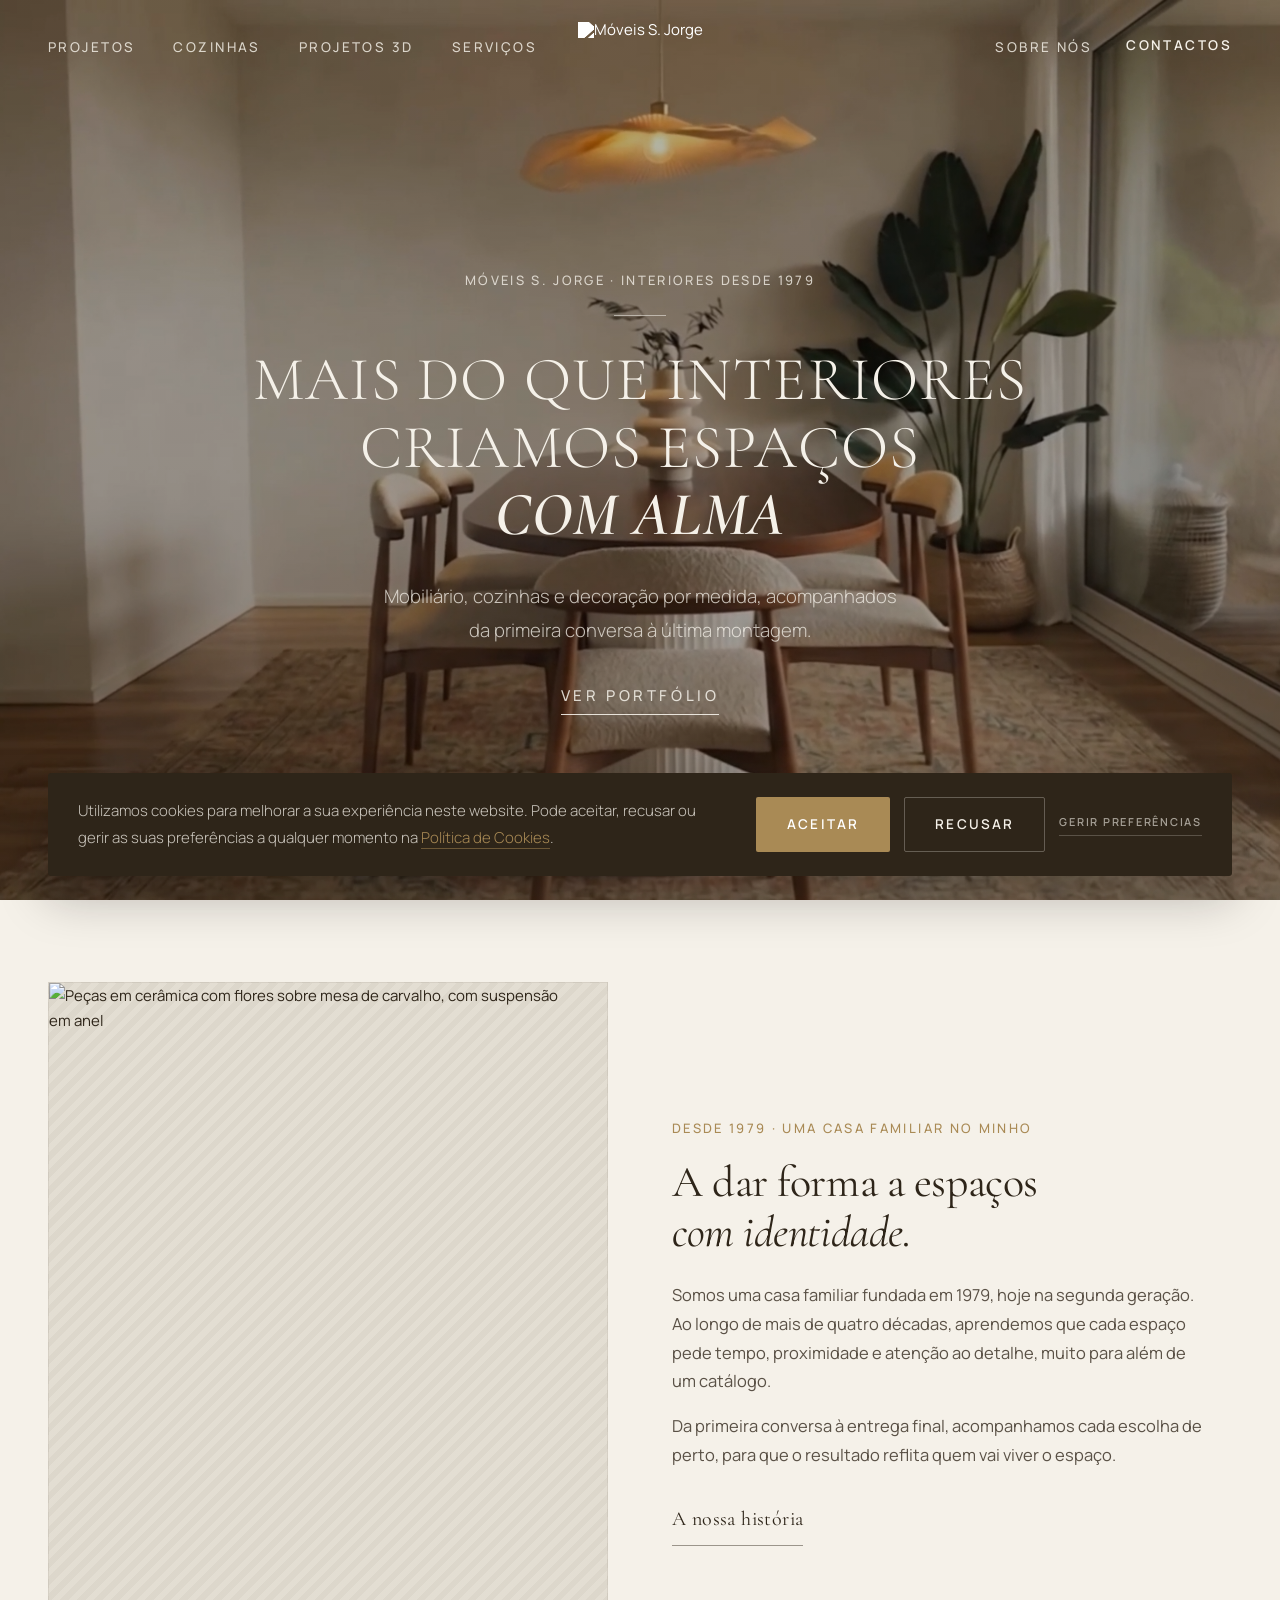
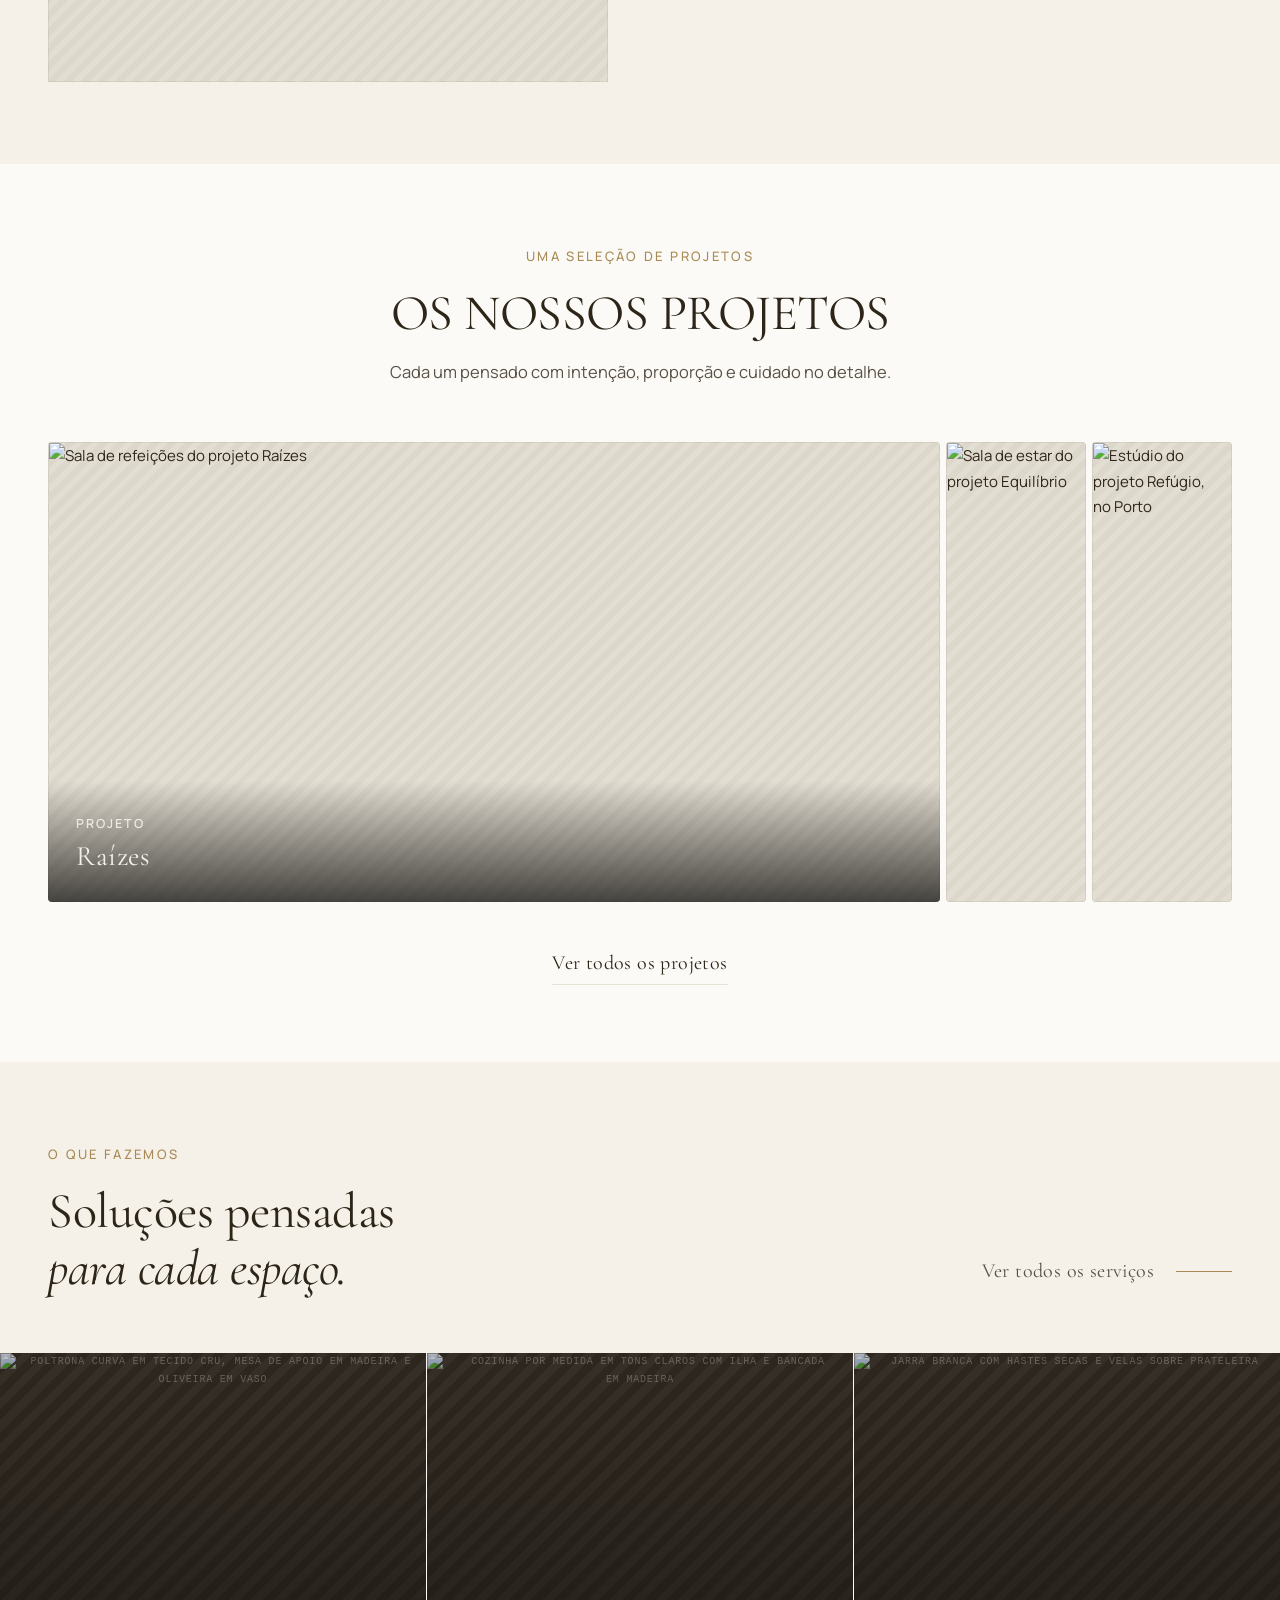
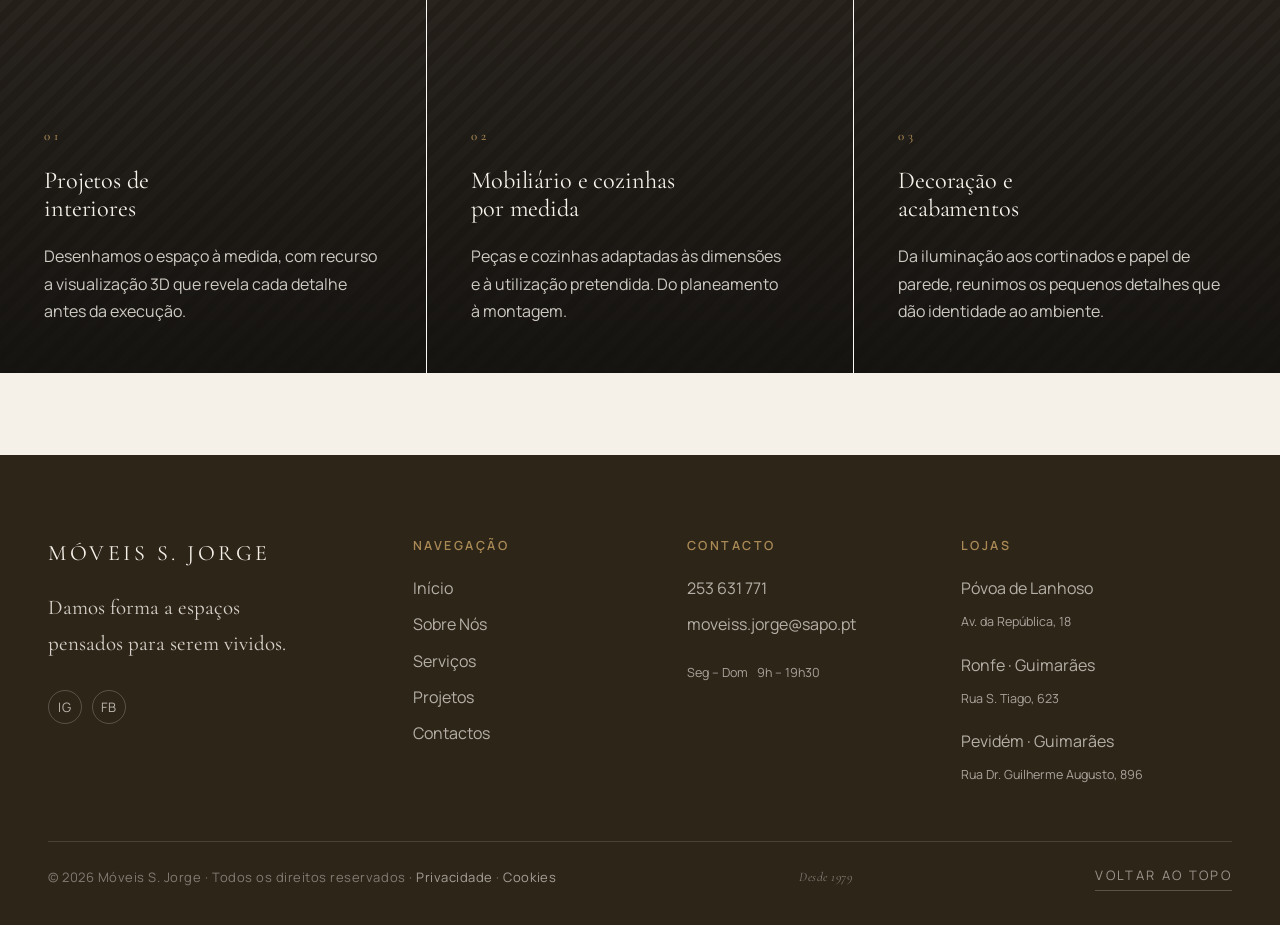
==== index.html @ 5cee1e15 "Add files via upload" ====
<!DOCTYPE html>
<html lang="pt-PT">
<head>
<meta charset="UTF-8">
<meta name="viewport" content="width=device-width, initial-scale=1.0">
<title>Móveis S. Jorge | Mobiliário, Cozinhas e Decoração por Medida</title>
<meta name="description" content="Mobiliário, cozinhas, decoração e soluções personalizadas, acompanhadas desde a primeira ideia até ao último detalhe. Móveis S. Jorge, desde 1979.">
<link rel="canonical" href="https://www.moveissjorge.pt/">
<meta property="og:title" content="Móveis S. Jorge | Mobiliário, Cozinhas e Decoração por Medida">
<meta property="og:description" content="Mobiliário, cozinhas, decoração e soluções personalizadas, acompanhadas desde a primeira ideia até ao último detalhe. Móveis S. Jorge, desde 1979.">
<meta property="og:type" content="website">
<link href="https://fonts.googleapis.com/css2?family=Cormorant+Garamond:ital,wght@0,300;0,400;0,500;0,600;1,300;1,400;1,500;1,600&family=Manrope:wght@300;400;500;600;700;800&display=swap" rel="stylesheet">
<link rel="stylesheet" href="css/style.css">
<link rel="stylesheet" href="css/mobile.css">
</head>
<body>

<nav class="nav hero-top" id="main-nav" data-hero-transparent role="navigation" aria-label="Navegação principal">
  <div class="nav-links">
    <a class="nav-link" href="projetos.html">Projetos</a>
    <a class="nav-link" href="projetos.html#cozinhas">Cozinhas</a>
    <a class="nav-link" href="projetos.html#propostas-3d">Projetos 3D</a>
    <a class="nav-link" href="servicos.html">Serviços</a>
  </div>
  <a class="nav-logo" href="index.html">
    <img src="assets/img/logo-sjorge.png" alt="Móveis S. Jorge" class="logo-img">
  </a>
  <div class="nav-right">
    <a class="nav-right-link" href="sobre-nos.html">Sobre Nós</a>
    <a class="nav-cta" href="sobre-nos.html#lojas">Contactos</a>
    <button class="nav-toggle" id="nav-toggle" aria-expanded="false" aria-controls="nav-panel" aria-label="Abrir menu">
      <span></span><span></span><span></span>
    </button>
  </div>
</nav>

<div class="nav-panel" id="nav-panel" role="dialog" aria-modal="true" aria-label="Menu de navegação">
  <div class="nav-panel-links">
    <a class="nav-panel-link" href="index.html">Início</a>
    <a class="nav-panel-link" href="sobre-nos.html">Sobre Nós</a>
    <a class="nav-panel-link" href="servicos.html">Serviços</a>
    <a class="nav-panel-link" href="projetos.html">Projetos</a>
    <a class="nav-panel-link" href="projetos.html#cozinhas">Cozinhas</a>
    <a class="nav-panel-link" href="projetos.html#propostas-3d">Projetos 3D</a>
    <a class="nav-panel-link" href="sobre-nos.html#lojas">Contactos</a>
  </div>
  <a class="btn btn-gold nav-panel-cta" href="sobre-nos.html#lojas">Pedir Orçamento</a>
</div>

<!-- HERO -->
<section class="hero" id="hero" data-cover="2" aria-labelledby="home-h1" style="min-height:100vh">
  <div class="hero-video-wrap" aria-hidden="true">
    <img src="assets/video/hero-capa.png" alt="" fetchpriority="high">
  </div>
  <div class="hero-ovl" aria-hidden="true"></div>
  <div class="hero-c">
    <div class="cv-panel">
      <p class="cv-ey">Móveis S. Jorge · Interiores desde 1979</p>
      <div class="cv-rule" aria-hidden="true"></div>
      <h1 class="hero-headline" id="home-h1"><span>Mais do que interiores</span><span>criamos espaços</span><em>com alma</em></h1>
      <div class="cv-aside">
        <p class="hero-lede">Mobiliário, cozinhas e decoração por medida, acompanhados da primeira conversa à última montagem.</p>
        <div class="hero-cta-bar">
          <a class="hero-quiet" href="projetos.html">Ver portfólio</a>
        </div>
      </div>
    </div>
  </div>
</section>

<!-- INTRODUÇÃO À MARCA -->
<section class="section section--ivory" aria-labelledby="intro-h2">
  <div class="container">
    <div class="grid-2 fade-up" style="align-items:center">
      <div class="media" style="aspect-ratio:4/5">
        <img src="assets/index/intro-detalhe-v2.png" alt="Peças em cerâmica com flores sobre mesa de carvalho, com suspensão em anel" loading="lazy" style="position:absolute;inset:0;width:100%;height:100%;object-fit:cover;display:block">
      </div>
      <div>
        <div class="eyebrow">Desde 1979 · Uma casa familiar no Minho</div>
        <h2 class="h-xl" id="intro-h2" style="font-size:clamp(30px,4vw,44px);margin-bottom:24px">A dar forma a espaços<br><em>com identidade.</em></h2>
        <p class="body-p" style="margin-bottom:16px">Somos uma casa familiar fundada em 1979, hoje na segunda geração. Ao longo de mais de quatro décadas, aprendemos que cada espaço pede tempo, proximidade e atenção ao detalhe, muito para além de um catálogo.</p>
        <p class="body-p" style="margin-bottom:32px">Da primeira conversa à entrega final, acompanhamos cada escolha de perto, para que o resultado reflita quem vai viver o espaço.</p>
        <a href="sobre-nos.html" class="ixc-btn">A nossa história</a>
      </div>
    </div>
  </div>
</section>

<!-- PROJETOS EXPAND -->
<section id="projetos-preview" class="exp-section">
  <div class="exp-header fade-up">
    <p class="exp-eyebrow">Uma seleção de projetos</p>
    <h2 class="exp-title">Os Nossos Projetos</h2>
    <p class="exp-sub">Cada um pensado com intenção, proporção e cuidado no detalhe.</p>
  </div>

  <div class="exp-track" id="exp-track" data-scroller="exp">
    <div class="exp-card exp-card--active" data-name="Raízes" data-href="projetos.html#raizes">
      <div class="media" style="width:100%;height:100%"><img src="assets/projetos/rz-2.jpg" alt="Sala de refeições do projeto Raízes" loading="lazy" style="position:absolute;inset:0;width:100%;height:100%;object-fit:cover;display:block"></div>
      <div class="exp-overlay"><span class="exp-label">Projeto</span><span class="exp-name">Raízes</span></div>
    </div>
    <div class="exp-card" data-name="Equilíbrio" data-href="projetos.html#equilibrio">
      <div class="media" style="width:100%;height:100%"><img src="assets/projetos/equilibrio-1.jpg" alt="Sala de estar do projeto Equilíbrio" loading="lazy" style="position:absolute;inset:0;width:100%;height:100%;object-fit:cover;display:block"></div>
      <div class="exp-overlay"><span class="exp-label">Projeto</span><span class="exp-name">Equilíbrio</span></div>
    </div>
    <div class="exp-card" data-name="Refúgio" data-href="projetos.html#refugio">
      <div class="media" style="width:100%;height:100%"><img src="assets/projetos/refugio-1.jpg" alt="Estúdio do projeto Refúgio, no Porto" loading="lazy" style="position:absolute;inset:0;width:100%;height:100%;object-fit:cover;display:block"></div>
      <div class="exp-overlay"><span class="exp-label">Projeto</span><span class="exp-name">Refúgio</span></div>
    </div>
  </div>
  <div class="kz7-ctrl m-ctrl" data-scroller-ctrl="exp" style="padding:0 var(--pad);margin-top:22px">
    <span class="kz7-prog" aria-hidden="true"><i></i></span>
    <div class="kz7-btns"><button class="kz7-arr" data-dir="-1" aria-label="Anterior">←</button><button class="kz7-arr" data-dir="1" aria-label="Seguinte">→</button></div>
  </div>

  <div class="exp-footer fade-up">
    <a class="exp-cta" href="projetos.html">Ver todos os projetos</a>
  </div>
</section>

<!-- SERVIÇOS -->
<section class="svcp" id="servicos-preview">
  <div class="container svcp-head fade-up">
    <div>
      <p class="svcp-ey">O que fazemos</p>
      <h2 class="svcp-h">Soluções pensadas<br><em>para cada espaço.</em></h2>
    </div>
    <a class="svcp-top-link" href="servicos.html">Ver todos os serviços<span class="svcp-top-rule"></span></a>
  </div>

  <div class="svcp-grid fade-up fade-up-delay1" data-scroller="svc">

    <div class="svcp-panel" style="cursor:default">
      <div class="svcp-ph"><img src="assets/servicos/interiores.jpg" alt="Poltrona curva em tecido cru, mesa de apoio em madeira e oliveira em vaso" loading="lazy"></div>
      <div class="svcp-scrim" aria-hidden="true"></div>
      <div class="svcp-body">
        <span class="svcp-n">01</span>
        <h3 class="svcp-t">Projetos de<br>interiores</h3>
        <p class="svcp-d">Desenhamos o espaço à medida, com recurso a visualização 3D que revela cada detalhe antes da execução.</p>
      </div>
    </div>

    <div class="svcp-panel" style="cursor:default">
      <div class="svcp-ph"><img src="assets/servicos/cozinhas.jpg?v=2" alt="Cozinha por medida em tons claros com ilha e bancada em madeira" loading="lazy"></div>
      <div class="svcp-scrim" aria-hidden="true"></div>
      <div class="svcp-body">
        <span class="svcp-n">02</span>
        <h3 class="svcp-t">Mobiliário e cozinhas<br>por medida</h3>
        <p class="svcp-d">Peças e cozinhas adaptadas às dimensões e à utilização pretendida. Do planeamento à montagem.</p>
      </div>
    </div>

    <div class="svcp-panel" style="cursor:default">
      <div class="svcp-ph"><img src="assets/servicos/decoracao.jpg" alt="Jarra branca com hastes secas e velas sobre prateleira" loading="lazy"></div>
      <div class="svcp-scrim" aria-hidden="true"></div>
      <div class="svcp-body">
        <span class="svcp-n">03</span>
        <h3 class="svcp-t">Decoração e<br>acabamentos</h3>
        <p class="svcp-d">Da iluminação aos cortinados e papel de parede, reunimos os pequenos detalhes que dão identidade ao ambiente.</p>
      </div>
    </div>

  </div>
  <div class="kz7-ctrl m-ctrl" data-scroller-ctrl="svc" style="padding:0 var(--pad);margin-top:22px">
    <span class="kz7-prog" aria-hidden="true"><i></i></span>
    <div class="kz7-btns"><button class="kz7-arr" data-dir="-1" aria-label="Anterior">←</button><button class="kz7-arr" data-dir="1" aria-label="Seguinte">→</button></div>
  </div>
</section>

<!-- LOJAS · LINHA DISCRETA -->


<!-- FOOTER -->
<footer class="footer" role="contentinfo">
  <div class="footer-inner">
    <div class="footer-top">
      <div>
        <div class="footer-logo">Móveis S. Jorge</div>
        <div class="footer-tagline">Damos forma a espaços<br>pensados para serem vividos.</div>
        <div class="footer-social">
          <a class="footer-soc" href="https://www.instagram.com/moveiss.jorge" target="_blank" rel="noopener" aria-label="Instagram">ig</a>
          <a class="footer-soc" href="https://www.facebook.com/moveiss.jorge" target="_blank" rel="noopener" aria-label="Facebook">fb</a>
        </div>
      </div>
      <div class="fcol">
        <h5>Navegação</h5>
        <a href="index.html">Início</a>
        <a href="sobre-nos.html">Sobre Nós</a>
        <a href="servicos.html">Serviços</a>
        <a href="projetos.html">Projetos</a>
        <a href="sobre-nos.html#lojas">Contactos</a>
      </div>
      <div class="fcol">
        <h5>Contacto</h5>
        <a href="tel:253631771">253 631 771</a>
        <a href="mailto:moveiss.jorge@sapo.pt">moveiss.jorge@sapo.pt</a>
        <a style="margin-top:14px;font-size:11px;color:rgba(245,241,233,.3)">Seg – Dom &ensp;9h – 19h30</a>
      </div>
      <div class="fcol">
        <h5>Lojas</h5>
        <a href="sobre-nos.html#lojas">Póvoa de Lanhoso</a>
        <a style="font-size:11px;color:rgba(245,241,233,.25)">Av. da República, 18</a>
        <a href="sobre-nos.html#lojas" style="margin-top:10px">Ronfe · Guimarães</a>
        <a style="font-size:11px;color:rgba(245,241,233,.25)">Rua S. Tiago, 623</a>
        <a href="sobre-nos.html#lojas" style="margin-top:10px">Pevidém · Guimarães</a>
        <a style="font-size:11px;color:rgba(245,241,233,.25)">Rua Dr. Guilherme Augusto, 896</a>
      </div>
    </div>
    <div class="footer-div"></div>
    <div class="footer-bot">
      <p class="footer-cp">© 2026 Móveis S. Jorge · Todos os direitos reservados · <a href="politica-de-privacidade.html">Privacidade</a> · <a href="politica-de-cookies.html">Cookies</a></p>
      <p class="footer-ph">Desde 1979</p>
      <button class="footer-up" data-scroll-top aria-label="Voltar ao topo">Voltar ao topo</button>
    </div>
  </div>
</footer>

<!-- COOKIE BANNER -->
<div class="cookie" id="cookie-banner" role="dialog" aria-label="Preferências de cookies">
  <p class="cookie-txt">Utilizamos cookies para melhorar a sua experiência neste website. Pode aceitar, recusar ou gerir as suas preferências a qualquer momento na <a href="politica-de-cookies.html">Política de Cookies</a>.</p>
  <div class="cookie-btns">
    <button class="btn btn-gold" id="cookie-accept">Aceitar</button>
    <button class="btn btn-outline" id="cookie-reject" style="border-color:rgba(245,241,233,.28);color:var(--ivory)">Recusar</button>
    <button class="cookie-manage" id="cookie-manage">Gerir preferências</button>
  </div>
</div>

<style>
/* Estilos específicos da Página Inicial */
.exp-section{background:var(--white);padding:110px 0 90px}
.exp-header{text-align:center;padding:0 var(--pad);margin-bottom:56px}
.exp-eyebrow{font-size:10px;font-weight:500;letter-spacing:.32em;text-transform:uppercase;color:var(--gold);margin-bottom:20px}
.exp-title{font-family:var(--sr);font-size:clamp(26px,3.2vw,40px);font-weight:300;color:var(--brown);letter-spacing:.14em;text-transform:uppercase;margin-bottom:16px}
.exp-sub{font-family:var(--sr);font-size:15px;font-weight:300;font-style:italic;color:var(--tx2);line-height:1.6}
.exp-track{display:flex;gap:6px;padding:0 var(--pad);max-width:var(--max);margin:0 auto;height:460px;align-items:stretch}
.exp-card{position:relative;overflow:hidden;border-radius:4px;cursor:pointer;flex-shrink:0;width:140px;transition:width .55s cubic-bezier(.4,0,.2,1)}
.exp-card img{width:100%;height:100%;object-fit:cover;display:block;transition:transform .6s cubic-bezier(.4,0,.2,1)}
.exp-card:hover img{transform:scale(1.04)}
.exp-overlay{position:absolute;left:0;right:0;bottom:0;padding:32px 28px;background:linear-gradient(0deg,rgba(17,16,14,.75) 0%,transparent 100%);opacity:0;transition:opacity .4s ease;pointer-events:none}
.exp-card--active .exp-overlay{opacity:1}
.exp-label{display:block;font-family:var(--sr);font-size:11px;font-weight:400;letter-spacing:.22em;text-transform:uppercase;color:rgba(245,241,233,.65);margin-bottom:8px}
.exp-name{display:block;font-family:var(--sr);font-size:clamp(22px,2.8vw,34px);font-weight:400;color:var(--ivory);letter-spacing:.02em;line-height:1}
.exp-footer{text-align:center;margin-top:44px}
.exp-cta{font-family:var(--sr);font-size:11px;font-weight:500;letter-spacing:.2em;text-transform:uppercase;color:var(--brown);text-decoration:none;border-bottom:1px solid var(--stone);padding-bottom:4px;transition:border-color .25s,color .25s}
.exp-cta:hover{color:var(--gold);border-color:var(--gold)}
@media(max-width:900px){.brand-grid{grid-template-columns:1fr!important}}
@media(max-width:760px){
  .exp-track{flex-direction:column;height:auto;gap:4px}
  .exp-card{width:100%!important;height:160px;transition:height .55s cubic-bezier(.4,0,.2,1)}
  .exp-card--active{height:340px}
  .exp-overlay{opacity:1}
}
</style>

<script src="js/main.js"></script>
<script src="js/inicio.js"></script>
<template id="__bundler_thumbnail"><svg xmlns="http://www.w3.org/2000/svg" viewBox="0 0 100 100"><rect width="100" height="100" fill="#2E2519"/><text x="50" y="62" text-anchor="middle" font-family="Georgia,serif" font-size="34" fill="#F5F1E9">SJ</text></svg></template>
</body>
</html>
---- css/style.css ----
/* ============================================================
   Móveis S. Jorge — Folha de estilos global
   1. Tokens · 2. Base · 3. Utilitários · 4. Navegação
   5. Hero · 6. Blocos de conteúdo · 7. Formulário
   8. Galeria · 9. Legal · 10. Footer + Cookies · 11. Responsivo
   ============================================================ */

/* ---------- 1. TOKENS ---------- */
:root{
  --sr:"Cormorant Garamond",Georgia,serif;
  --ss:"Manrope","Helvetica Neue",Helvetica,Arial,sans-serif;

  --white:#FBFAF7;
  --ivory:#F5F1E9;
  --stone:#E7E1D6;
  --brown:#2E2519;
  --dark:#3B3126;
  --black:#111010;
  --gold:#A98A55;
  --tx1:#2E2519;
  --tx2:#6E6458;
  --line:#D9D2C5;

  --max:1560px;
  --pad:48px;
  --nav-h:96px;
  --sec-v:110px;
  --sec-v-sm:84px;

  --ease:cubic-bezier(.4,0,.2,1);
}

/* ---------- 2. BASE ---------- */
*,*::before,*::after{box-sizing:border-box}
html{-webkit-text-size-adjust:100%;scroll-behavior:smooth;scroll-padding-top:calc(var(--nav-h) + 20px)}
body{
  margin:0;background:var(--ivory);color:var(--tx1);
  font-family:var(--ss);font-size:15px;font-weight:300;line-height:1.7;
  text-wrap:pretty;-webkit-font-smoothing:antialiased;overflow-x:hidden;
}
img,video{max-width:100%;display:block}
h1,h2,h3,h4,h5,p,dl,dd,dt,figure{margin:0}
a{color:var(--brown);text-decoration:none;transition:color .25s var(--ease)}
a:hover{color:var(--gold)}
button{font:inherit;color:inherit;background:none;border:0;padding:0;cursor:pointer}
:focus-visible{outline:2px solid var(--gold);outline-offset:3px}
::selection{background:rgba(169,138,85,.22)}
body.is-locked{overflow:hidden}

/* ---------- 3. UTILITÁRIOS ---------- */
.container{max-width:var(--max);margin:0 auto;padding:0 var(--pad)}
.section{padding:var(--sec-v) 0}
.section--sm{padding:var(--sec-v-sm) 0}
.section--ivory{background:var(--ivory)}
.section--stone{background:var(--ivory)}
.section--dark{background:var(--dark);color:var(--ivory)}
.section--black{background:var(--black);color:var(--ivory)}
.grid-2{display:grid;grid-template-columns:1fr 1fr;gap:64px}

.eyebrow{
  display:flex;align-items:center;gap:8px;
  font-size:11px;font-weight:500;letter-spacing:.2em;text-transform:uppercase;
  color:var(--gold);margin-bottom:18px;
}
.eyebrow--onDark{color:rgba(169,138,85,.95)}

.h-xl{
  font-family:var(--sr);font-weight:400;line-height:1.14;letter-spacing:-.01em;
  font-size:clamp(38px,5.6vw,68px);color:inherit;
}
.h-xl em{font-style:italic}
.section--dark .h-xl,.section--black .h-xl{color:var(--ivory)}
.body-p{font-size:13.5px;font-weight:300;line-height:1.85;color:var(--tx2)}
.section--dark .body-p,.section--black .body-p{color:rgba(245,241,233,.72)}
.num-ghost{font-family:var(--sr);font-weight:400;letter-spacing:.14em;text-transform:uppercase;color:var(--gold)}

/* Botões */
.btn{
  display:inline-flex;align-items:center;gap:10px;
  padding:15px 30px;border:1px solid transparent;border-radius:2px;
  font-size:11px;font-weight:600;letter-spacing:.16em;text-transform:uppercase;
  cursor:pointer;transition:background .3s var(--ease),color .3s var(--ease),border-color .3s var(--ease);
}
.btn-gold{background:var(--gold);color:#fff}
.btn-gold:hover{background:#8E7344;color:#fff}
.btn-dark{background:var(--brown);color:var(--ivory)}
.btn-dark:hover{background:#000;color:var(--ivory)}
.btn-outline{border-color:var(--line);color:var(--brown);background:transparent}
.btn-outline:hover{border-color:var(--gold);color:var(--gold)}

.link{
  display:inline-block;font-size:11px;font-weight:600;letter-spacing:.16em;text-transform:uppercase;
  color:var(--brown);border-bottom:1px solid var(--line);padding-bottom:4px;cursor:pointer;
  transition:color .25s var(--ease),border-color .25s var(--ease);
}
.link:hover{color:var(--gold);border-color:var(--gold)}
.link-quiet{
  font-size:11px;font-weight:500;letter-spacing:.18em;text-transform:uppercase;
  color:rgba(245,241,233,.8);border-bottom:1px solid rgba(245,241,233,.3);padding-bottom:4px;
}
.link-quiet:hover{color:#fff;border-color:#fff}

/* Placeholders de imagem */
.media{
  position:relative;overflow:hidden;background:
    repeating-linear-gradient(135deg,rgba(46,37,25,.055) 0 6px,rgba(46,37,25,.02) 6px 12px),
    var(--stone);
  border:1px solid rgba(46,37,25,.07);
}
.ph{
  position:absolute;inset:0;display:flex;align-items:center;justify-content:center;
  padding:18px;text-align:center;
  font-family:ui-monospace,SFMono-Regular,Menlo,monospace;
  font-size:10px;line-height:1.7;letter-spacing:.06em;text-transform:uppercase;
  color:rgba(46,37,25,.5);
}
.ph--onDark{color:rgba(245,241,233,.62)}

/* Revelação ao scroll */
.fade-up{opacity:0;transform:translateY(26px);transition:opacity .9s var(--ease),transform .9s var(--ease)}
.fade-up.is-in{opacity:1;transform:none}
.fade-up-delay1{transition-delay:.12s}
.fade-up-delay2{transition-delay:.24s}
@media(prefers-reduced-motion:reduce){
  .fade-up{opacity:1;transform:none;transition:none}
  html{scroll-behavior:auto}
}

/* ---------- 4. NAVEGAÇÃO ---------- */
.nav{
  position:fixed;top:0;left:0;right:0;z-index:70;height:var(--nav-h);
  display:grid;grid-template-columns:1fr auto 1fr;align-items:center;
  padding:0 var(--pad);background:var(--ivory);
  border-bottom:1px solid var(--line);
  transition:background .4s var(--ease),border-color .4s var(--ease),height .4s var(--ease);
}
.nav.hero-top{background:transparent;border-color:transparent}
.nav.is-scrolled{background:rgba(245,241,233,.95);backdrop-filter:blur(12px);border-color:var(--line);height:76px}
.nav-links{display:flex;gap:38px}
.nav-link,.nav-right-link{
  font-size:12.5px;font-weight:500;letter-spacing:.18em;text-transform:uppercase;
  color:var(--tx2);white-space:nowrap;
}
.nav-link.active{color:var(--gold)}
.nav-logo{display:flex;align-items:center;line-height:1;justify-self:center}
.logo-img{display:block;height:52px;width:auto;transition:height .4s var(--ease),filter .4s var(--ease)}
.nav.is-scrolled .logo-img{height:40px}
.nav.hero-top:not(.is-scrolled) .logo-img{filter:brightness(0) invert(1)}
.logo-small{font-family:var(--sr);font-size:10px;letter-spacing:.4em;text-transform:uppercase;color:var(--tx2)}
.logo-main{font-family:var(--sr);font-size:22px;letter-spacing:.22em;text-transform:uppercase;color:var(--brown);margin-top:5px}
.nav-right{display:flex;align-items:center;gap:34px;justify-self:end}
.nav-cta{
  font-size:12.5px;font-weight:600;letter-spacing:.18em;text-transform:uppercase;
  color:var(--brown);border-bottom:1px solid transparent;padding-bottom:3px;
  transition:color .25s var(--ease),border-color .25s var(--ease);
}
.nav-cta:hover{border-color:var(--gold)}
.nav-cta.active{color:var(--gold);border-color:var(--gold)}
.nav-right-link.active{color:var(--gold)}
.nav-panel-link.active{color:var(--gold)}
.nav.hero-top:not(.is-scrolled) .nav-link,
.nav.hero-top:not(.is-scrolled) .nav-right-link,
.nav.hero-top:not(.is-scrolled) .logo-small{color:rgba(245,241,233,.82)}
.nav.hero-top:not(.is-scrolled) .logo-main,
.nav.hero-top:not(.is-scrolled) .nav-cta{color:var(--ivory)}
.nav.hero-top:not(.is-scrolled) .nav-toggle span{background:var(--ivory)}

.nav-toggle{display:none;width:26px;height:14px;position:relative}
.nav-toggle span{position:absolute;left:0;right:0;height:1.5px;background:var(--brown);transition:transform .35s var(--ease),opacity .25s var(--ease)}
.nav-toggle span:nth-child(1){top:0}
.nav-toggle span:nth-child(2){top:6px}
.nav-toggle span:nth-child(3){top:12px}
.nav-toggle.is-open span:nth-child(1){transform:translateY(6px) rotate(45deg)}
.nav-toggle.is-open span:nth-child(2){opacity:0}
.nav-toggle.is-open span:nth-child(3){transform:translateY(-6px) rotate(-45deg)}

.nav-panel{
  position:fixed;inset:0;z-index:65;background:var(--brown);
  display:flex;flex-direction:column;justify-content:center;align-items:flex-start;
  gap:16px;padding:120px var(--pad) 60px;
  opacity:0;visibility:hidden;transform:translateY(-12px);
  transition:opacity .4s var(--ease),transform .4s var(--ease),visibility .4s;
}
.nav-panel.is-open{opacity:1;visibility:visible;transform:none}
.nav-panel-links{display:flex;flex-direction:column;gap:14px}
.nav-panel-link{font-family:var(--sr);font-size:clamp(24px,5vw,34px);line-height:1.2;color:var(--ivory);letter-spacing:.01em}
.nav-panel-link:hover{color:var(--gold)}
.nav-panel-cta{margin-top:34px}

/* ---------- 5. HERO ---------- */
.hero{
  position:relative;min-height:74vh;display:flex;align-items:flex-end;
  padding:calc(var(--nav-h) + 60px) var(--pad) 72px;overflow:hidden;background:var(--brown);
}
.hero-bg{position:absolute;inset:0;background:
  repeating-linear-gradient(135deg,rgba(255,255,255,.04) 0 8px,rgba(0,0,0,.03) 8px 16px),
  var(--brown);}
.hero-video-wrap{position:absolute;inset:0;background:
  repeating-linear-gradient(135deg,rgba(255,255,255,.04) 0 8px,rgba(0,0,0,.03) 8px 16px),
  var(--brown);}
.hero-video-wrap video,.hero-video-wrap img{width:100%;height:100%;object-fit:cover;display:block}
.hero-ovl{position:absolute;inset:0;background:linear-gradient(180deg,rgba(17,16,14,.2) 0%,rgba(17,16,14,.62) 100%)}
.hero > .ph{z-index:1;inset:auto var(--pad) 24px auto;padding:0;text-align:right;color:rgba(245,241,233,.32)}
.hero-c{position:relative;z-index:2;max-width:var(--max);margin:0 auto;width:100%}
.hero-ey{font-size:11px;font-weight:500;letter-spacing:.24em;text-transform:uppercase;color:rgba(245,241,233,.7);margin-bottom:20px}
.hero-h1{font-family:var(--sr);font-weight:300;font-size:clamp(48px,9vw,112px);line-height:1;letter-spacing:-.02em;color:var(--ivory)}
.hero-headline{
  font-family:var(--sr);font-weight:600;font-size:clamp(40px,6.6vw,86px);
  line-height:.94;letter-spacing:-.005em;color:var(--ivory);
  text-transform:uppercase;
}
.hero-headline em{font-style:italic;font-weight:600}
.hero-sub{font-size:15px;font-weight:300;line-height:1.8;color:rgba(245,241,233,.78);max-width:460px;margin-top:22px}
.hero-lede{font-size:18.5px;font-weight:300;line-height:1.85;color:rgba(245,241,233,.76);max-width:440px;margin-top:26px}
.hero-quiet{
  display:inline-block;font-size:10.5px;font-weight:500;letter-spacing:.24em;text-transform:uppercase;
  color:rgba(245,241,233,.86);padding-bottom:6px;
  background-image:linear-gradient(rgba(245,241,233,.9),rgba(245,241,233,.9));
  background-repeat:no-repeat;background-position:0 100%;background-size:100% 1px;
  transition:background-size .55s var(--ease),color .3s var(--ease);
}
.hero-quiet:hover{color:#fff;background-size:28% 1px}
.hero-btns,.hero-cta-bar{display:flex;flex-wrap:wrap;align-items:center;gap:28px;margin-top:36px}
.hero-btn-dark{
  display:inline-flex;align-items:center;padding:16px 34px;border-radius:2px;
  background:rgba(17,16,14,.55);border:1px solid rgba(245,241,233,.35);color:var(--ivory);
  font-size:11px;font-weight:600;letter-spacing:.18em;text-transform:uppercase;
  transition:background .3s var(--ease),color .3s var(--ease);
}
.hero-btn-dark:hover{background:var(--ivory);color:var(--brown)}

/* ---------- 5b. CAPA ---------- */
.hero-headline span,.hero-headline em{display:block}
.cv-ey{font-size:10px;font-weight:500;letter-spacing:.34em;text-transform:uppercase;color:rgba(245,241,233,.78)}
.cv-rule{width:52px;height:1px;background:rgba(245,241,233,.55)}
.hero--light .hero-ovl{background:
  linear-gradient(90deg,rgba(17,16,14,.62) 0%,rgba(17,16,14,.3) 46%,rgba(17,16,14,0) 78%),
  linear-gradient(180deg,rgba(17,16,14,.44) 0%,rgba(17,16,14,.14) 32%,rgba(17,16,14,.5) 100%)}
.hero--light .hero-ey{color:var(--ivory);text-shadow:0 1px 18px rgba(17,16,14,.5)}
.hero--light .hero-h1,.hero--light .hero-sub{color:var(--ivory);text-shadow:0 2px 26px rgba(17,16,14,.55)}
.hero[data-cover="2"]{align-items:center;text-align:center}
.hero[data-cover="2"] .hero-ovl{background:linear-gradient(180deg,rgba(17,16,14,.3) 0%,rgba(17,16,14,.42) 100%)}
.hero[data-cover="2"] .cv-panel{max-width:880px;margin:0 auto}
.hero[data-cover="2"] .cv-rule{margin:24px auto 30px}
.hero[data-cover="2"] .hero-headline{
  font-size:clamp(32px,4.8vw,62px);font-weight:300;line-height:1.1;letter-spacing:.02em;
}
.hero[data-cover="2"] .hero-headline em{letter-spacing:.01em}
.hero[data-cover="2"] .hero-lede{max-width:520px;margin:30px auto 0}
.hero[data-cover="2"] .hero-cta-bar{justify-content:center}

/* ---------- 6. BLOCOS DE CONTEÚDO ---------- */
/* Barra de estatísticas */
.stats-bar{background:var(--ivory);color:var(--brown);padding:34px var(--pad);border-top:1px solid var(--brown);border-bottom:1px solid var(--brown)}
.stats-inner{max-width:var(--max);margin:0 auto;display:grid;grid-template-columns:repeat(3,minmax(0,1fr))}
.stats-item{padding:0 40px;display:flex;justify-content:center;opacity:0;transform:translateY(18px);transition:opacity 1s var(--ease),transform 1s var(--ease)}
.stats-item:nth-child(2){border-left:1px solid var(--brown);border-right:1px solid var(--brown);transition-delay:.14s}
.stats-item:nth-child(3){transition-delay:.28s}
.stats-bar.is-in .stats-item{opacity:1;transform:none}
.stats-num{display:flex;flex-direction:row;align-items:baseline;gap:16px;text-align:left;color:var(--brown)}
.stats-fig{
  font-family:var(--sr);font-size:clamp(38px,4vw,54px);font-weight:300;line-height:1;
  letter-spacing:-.035em;color:var(--brown);font-variant-numeric:tabular-nums;
}
.stats-plus{font-size:.52em;line-height:1;margin-left:.04em;letter-spacing:0;color:var(--brown)}
.stats-rule{display:none}
.stats-lbl{font-size:10px;font-weight:600;letter-spacing:.26em;text-transform:uppercase;color:var(--tx2);max-width:120px;line-height:1.6}

/* Introdução à marca (editorial — imagem e texto lado a lado) */
.intro{background:var(--ivory);padding:110px 0}
.intro-grid{
  max-width:var(--max);margin:0 auto;padding:0 var(--pad);
  display:grid;grid-template-columns:1.15fr 1fr;gap:80px;align-items:center;
}
.intro-media{aspect-ratio:1/1;width:calc(100% + var(--pad));margin-left:calc(-1 * var(--pad));border:0}
.intro-card{background:transparent;padding:0;margin:0;box-shadow:none;max-width:440px}
.intro-ey{font-size:10px;font-weight:500;letter-spacing:.32em;text-transform:uppercase;color:var(--gold);margin-bottom:26px}
.intro-h{font-family:var(--sr);font-size:clamp(32px,3.9vw,54px);font-weight:400;line-height:1.2;letter-spacing:-.012em;color:var(--brown);margin-bottom:26px}
.intro-h em{font-style:italic}
.intro-p{font-size:13.5px;font-weight:300;line-height:1.95;color:var(--tx2);margin-bottom:20px}
.intro-p:last-of-type{margin-bottom:36px}
.intro-link{
  display:inline-block;font-size:10.5px;font-weight:500;letter-spacing:.24em;text-transform:uppercase;
  color:var(--tx2);padding-bottom:6px;background-image:linear-gradient(var(--gold),var(--gold));
  background-repeat:no-repeat;background-position:0 100%;background-size:100% 1px;
  transition:color .3s var(--ease),background-size .55s var(--ease);
}
.intro-link:hover{color:var(--brown);background-size:28% 1px}

/* Candeeiro que acende ao scroll */
.lamp-scene img{filter:brightness(.74) saturate(.82) contrast(1.02);transition:filter 2.2s cubic-bezier(.22,1,.36,1)}
.lamp-scene.is-lit img{filter:brightness(1) saturate(1) contrast(1)}
.lamp-glow{
  position:absolute;left:52%;top:20%;width:72%;aspect-ratio:1/1;transform:translate(-50%,-50%);
  pointer-events:none;mix-blend-mode:screen;opacity:0;
  background:radial-gradient(circle,rgba(255,220,164,.62) 0%,rgba(255,203,132,.3) 34%,rgba(255,196,124,.1) 56%,transparent 72%);
}
.lamp-scene.is-lit .lamp-glow{animation:lampOn 2.4s cubic-bezier(.22,1,.36,1) forwards}
.lamp-halo{
  position:absolute;left:52%;top:20%;width:34%;aspect-ratio:2/1;transform:translate(-50%,-50%);
  pointer-events:none;mix-blend-mode:screen;opacity:0;
  background:radial-gradient(ellipse,rgba(255,242,214,.85) 0%,rgba(255,226,175,.35) 45%,transparent 72%);
  filter:blur(6px);
}
.lamp-scene.is-lit .lamp-halo{animation:lampOn 2.4s cubic-bezier(.22,1,.36,1) .05s forwards}
@keyframes lampOn{
  0%{opacity:0}
  10%{opacity:.75}
  16%{opacity:.08}
  26%{opacity:.9}
  34%{opacity:.25}
  100%{opacity:1}
}
@media (prefers-reduced-motion:reduce){
  .lamp-scene img{filter:none;transition:none}
  .lamp-scene .lamp-glow,.lamp-scene .lamp-halo{animation:none;opacity:1}
}

/* ===== PROCESSO — grelha com foto à esquerda ===== */
.pz{padding:clamp(56px,6.5vw,104px) 0}
.pz--stone{background:var(--stone)}
.pz--ivory{background:var(--ivory)}
.pz-ey{font-size:10.5px;font-weight:600;letter-spacing:.38em;text-transform:uppercase;color:#8A6E3F;margin-bottom:18px}
.pz-h{font-family:var(--sr);font-size:clamp(28px,3.4vw,44px);font-weight:300;line-height:1.08;letter-spacing:-.025em;color:var(--brown);margin-bottom:clamp(28px,3vw,44px)}
.pz-h em{font-style:italic}
.pz-grid{display:grid;grid-template-columns:0.82fr 1fr;gap:clamp(36px,5vw,84px);align-items:start}
.pz-photo{position:relative;overflow:hidden;background:var(--stone);aspect-ratio:4/5}
.pz-photo img{position:absolute;inset:0;width:100%;height:100%;object-fit:cover;display:block}
.pz-sticky{position:sticky;top:calc(var(--nav-h) + 28px)}
.pz-bleed{width:calc(100% + var(--pad));margin-left:calc(-1 * var(--pad))}

/* D — grelha 2×3 */
.pzd-grid{display:grid;grid-template-columns:1fr 1fr;gap:clamp(22px,2.6vw,36px) clamp(26px,3vw,46px)}
.pzd-cell{border-top:1px solid var(--line);padding-top:16px}
.pzd-n{font-family:var(--sr);font-size:clamp(24px,2.6vw,34px);font-weight:300;line-height:1;color:rgba(46,37,25,.6);margin-bottom:12px}
.pzd-name{font-family:var(--sr);font-size:clamp(16px,1.5vw,20px);font-weight:300;color:var(--brown);margin-bottom:6px}
.pzd-d{font-size:11.5px;font-weight:300;line-height:1.8;color:var(--tx2)}

@media (max-width:900px){
  .pz-grid{grid-template-columns:1fr;gap:32px}
  .pz-sticky{position:static}
  .pz-photo{aspect-ratio:3/2}
  .pz-bleed{width:calc(100% + var(--pad) * 2);margin-right:calc(-1 * var(--pad))}
  .pzd-grid{grid-template-columns:1fr}
}

/* Processo em régua horizontal */
.pr-head{max-width:720px;margin-bottom:84px}
.pr-ey{font-size:10px;font-weight:500;letter-spacing:.34em;text-transform:uppercase;color:var(--gold);margin-bottom:26px}
.pr-h{font-family:var(--sr);font-size:clamp(34px,4.6vw,62px);font-weight:400;line-height:1.1;letter-spacing:-.028em;color:var(--brown)}
.pr-h em{font-style:italic}

.pr-rail{position:relative}
.pr-track{
  list-style:none;margin:0;padding:0 0 52px;
  --pr-gap:72px;
  display:grid;grid-auto-flow:column;grid-auto-columns:minmax(360px,1fr);gap:var(--pr-gap);
  overflow-x:auto;scroll-snap-type:x proximity;
  scrollbar-width:none;-ms-overflow-style:none;cursor:grab;
}
.pr-track::-webkit-scrollbar{display:none}
.pr-track.is-dragging{cursor:grabbing;scroll-snap-type:none}
.pr-step{position:relative;scroll-snap-align:start;display:flex;flex-direction:column;user-select:none}
.pr-n{font-family:var(--sr);font-size:12px;letter-spacing:.3em;color:var(--tx2);margin-bottom:16px}
.pr-name{
  font-family:var(--sr);font-size:clamp(30px,3.1vw,44px);font-weight:400;line-height:1.14;
  letter-spacing:-.015em;color:var(--brown);margin-bottom:34px;min-height:1.14em;
}
.pr-dot{position:relative;display:block;width:100%;height:7px;margin-bottom:34px}
.pr-dot::before{
  content:"";position:absolute;left:0;top:0;width:7px;height:7px;border-radius:50%;
  background:var(--brown);z-index:1;
}
.pr-dot::after{
  content:"";position:absolute;left:7px;top:3px;right:calc(var(--pr-gap) * -1);
  height:1px;background:rgba(46,37,25,.22);
}
.pr-step:last-child .pr-dot::after{display:none}
.pr-lead{font-family:var(--sr);font-size:22px;font-weight:400;line-height:1.35;color:var(--brown);margin-bottom:14px;max-width:340px}
.pr-d{font-size:13px;font-weight:300;line-height:1.9;color:var(--tx2);max-width:340px}

.pr-bar{position:relative;height:1px;background:rgba(46,37,25,.14)}
.pr-bar-fill{
  position:absolute;left:0;top:-1px;height:3px;width:24%;background:var(--gold);
  transform-origin:left;transition:transform .12s linear;
}
.pr-hint{margin-top:20px;font-size:9.5px;font-weight:600;letter-spacing:.28em;text-transform:uppercase;color:var(--tx2)}

/* Serviços — três painéis full-bleed */
.svcp{background:var(--ivory);padding:var(--sec-v) 0 var(--sec-v)}
.svcp-panel{text-decoration:none}
.svcp-head{display:flex;flex-wrap:wrap;justify-content:space-between;align-items:flex-end;gap:32px;margin-bottom:56px}
.svcp-ey{font-size:9.5px;font-weight:500;letter-spacing:.34em;text-transform:uppercase;color:var(--gold);margin-bottom:22px}
.svcp-h{font-family:var(--sr);font-size:clamp(28px,3.4vw,44px);font-weight:400;line-height:1.16;letter-spacing:-.022em;color:var(--brown)}
.svcp-h em{font-style:italic}
.svcp-top-link{
  display:flex;align-items:center;gap:22px;padding-bottom:6px;
  font-size:10.5px;font-weight:500;letter-spacing:.24em;text-transform:uppercase;color:var(--tx2);
  transition:color .3s var(--ease);
}
.svcp-top-rule{display:block;width:56px;height:1px;background:var(--gold);transition:width .55s var(--ease)}
.svcp-top-link:hover{color:var(--brown)}
.svcp-top-link:hover .svcp-top-rule{width:88px}

.svcp-grid{display:grid;grid-template-columns:repeat(3,minmax(0,1fr));gap:1px;background:rgba(251,250,247,.9)}
.svcp-panel{
  position:relative;min-height:620px;overflow:hidden;
  display:flex;flex-direction:column;justify-content:flex-end;
  background:var(--brown);
}
.svcp-anchor{position:absolute;top:calc(var(--nav-h) * -1);left:0;width:1px;height:1px}
.svcp-ph{
  position:absolute;inset:0;display:flex;align-items:center;justify-content:center;
  padding:24px;text-align:center;
  background:repeating-linear-gradient(135deg,rgba(255,255,255,.05) 0 8px,rgba(0,0,0,.03) 8px 16px),#3B3126;
  font-family:ui-monospace,SFMono-Regular,Menlo,monospace;
  font-size:10px;line-height:1.8;letter-spacing:.08em;text-transform:uppercase;
  color:rgba(245,241,233,.42);
}
.svcp-ph img{position:absolute;inset:0;width:100%;height:100%;object-fit:cover;object-position:50% 80%;display:block;transition:transform 1.1s var(--ease)}
#decoracao .svcp-ph img,.svcp-panel[href$="#decoracao"] .svcp-ph img{object-position:50% 88%}
#mobiliario .svcp-ph img,.svcp-panel[href$="#mobiliario"] .svcp-ph img{object-position:50% 62%}
a.svcp-panel:hover .svcp-ph img{transform:scale(1.04)}
.svcp-scrim{
  position:absolute;inset:0;
  background:linear-gradient(180deg,rgba(17,16,14,.28) 0%,rgba(17,16,14,.62) 52%,rgba(17,16,14,.9) 100%);
  transition:opacity .6s var(--ease);
}
a.svcp-panel:hover .svcp-scrim{opacity:.88}
.svcp-body{position:relative;padding:0 44px 48px}
.svcp-n{
  display:block;font-family:var(--sr);font-size:11px;letter-spacing:.3em;
  color:var(--gold);margin-bottom:20px;
}
.svcp-t{
  font-family:var(--sr);font-size:clamp(28px,3vw,42px);font-weight:400;line-height:1.16;
  letter-spacing:-.015em;color:var(--ivory);margin-bottom:20px;
}
.svcp-d{font-size:13px;font-weight:300;line-height:1.9;color:rgba(245,241,233,.82);max-width:380px}
.svcp-foot{padding-top:52px;padding-bottom:0}

/* Equipa */
.tm-head{display:grid;grid-template-columns:1fr 1fr;gap:72px;align-items:end;margin-bottom:44px}
.tm-ey{font-size:10px;font-weight:500;letter-spacing:.34em;text-transform:uppercase;color:var(--gold);margin-bottom:24px}
.tm-h{font-family:var(--sr);font-size:clamp(32px,4vw,56px);font-weight:400;line-height:1.16;letter-spacing:-.022em;color:var(--brown)}
.tm-h em{font-style:italic}
.tm-p{font-size:13px;font-weight:300;line-height:1.95;color:var(--tx2);max-width:420px}
.tm-flow{position:relative;--tm-w:clamp(190px,20vw,280px)}
.tm-stage{
  position:relative;height:calc(var(--tm-w) * 1.34 + 34px);
  display:flex;align-items:center;justify-content:center;
  outline:none;touch-action:pan-y;cursor:grab;
}
.tm-stage.is-dragging{cursor:grabbing}
.tm-card{
  position:absolute;top:50%;left:50%;margin:0;width:var(--tm-w);aspect-ratio:3/4;
  background:var(--stone);overflow:hidden;
  transform:translate(-50%,-50%);
  transition:transform .82s var(--ease),opacity .82s var(--ease),box-shadow .82s var(--ease);
  will-change:transform;user-select:none;
}
.tm-card[data-state="far"]{pointer-events:none}
.tm-card[data-state="side"]{cursor:pointer}
.tm-card .tm-img{position:absolute;inset:0;background:var(--stone)}
.tm-card::after{
  content:"";position:absolute;inset:0;pointer-events:none;
  background:linear-gradient(180deg,rgba(46,37,25,0) 42%,rgba(28,22,14,.78) 100%);
  opacity:0;transition:opacity .82s var(--ease);
}
.tm-card[data-state="active"]::after{opacity:1}
.tm-cap{
  position:absolute;left:22px;right:22px;bottom:22px;z-index:2;
  display:flex;flex-direction:column;gap:6px;
  opacity:0;transform:translateY(10px);
  transition:opacity .7s var(--ease) .12s,transform .7s var(--ease) .12s;
}
.tm-card[data-state="active"] .tm-cap{opacity:1;transform:none}
.tm-name{font-family:var(--sr);font-size:clamp(19px,1.7vw,24px);font-weight:400;line-height:1.15;color:var(--ivory)}
.tm-role{font-size:9px;font-weight:600;letter-spacing:.26em;text-transform:uppercase;color:rgba(245,241,233,.72)}

.tm-nav{display:flex;align-items:center;justify-content:center;gap:28px;margin-top:44px}
.tm-arrow{
  width:44px;height:44px;border:1px solid rgba(46,37,25,.2);border-radius:50%;
  background:none;display:flex;align-items:center;justify-content:center;cursor:pointer;
  transition:border-color .5s var(--ease),background .5s var(--ease);
}
.tm-arrow:hover{border-color:var(--brown);background:rgba(46,37,25,.04)}
.tm-arrow-i{display:block;width:9px;height:9px;border-top:1px solid var(--brown);border-right:1px solid var(--brown)}
.tm-arrow-i--l{transform:rotate(-135deg);margin-left:-2px}
.tm-arrow-i--r{transform:rotate(45deg);margin-right:-2px}
.tm-dots{display:flex;align-items:center;gap:12px}
.tm-dot{
  width:5px;height:5px;border-radius:50%;border:0;padding:0;cursor:pointer;
  background:rgba(46,37,25,.24);transition:background .5s var(--ease),transform .5s var(--ease);
}
.tm-dot[aria-current="true"]{background:var(--gold);transform:scale(1.5)}

/* Números dentro do texto (Sobre Nós) */
.figs{
  display:grid;grid-template-columns:repeat(3,minmax(0,1fr));gap:34px;
  margin:48px 0 0;padding:30px 0 0;background:none;
  border-top:1px solid rgba(46,37,25,.16);
}
.figs-item{display:flex;flex-direction:column;align-items:flex-start;text-align:left;gap:10px}
.figs-n{
  display:flex;align-items:baseline;
  font-family:var(--sr);font-size:clamp(28px,3vw,38px);font-weight:300;line-height:1;
  letter-spacing:-.025em;color:var(--brown);font-variant-numeric:tabular-nums;
}
.figs-plus{font-size:.5em;font-weight:400;margin-right:.16em;color:var(--brown)}
.figs-l{margin:0;font-size:9.5px;font-weight:600;letter-spacing:.26em;text-transform:uppercase;color:var(--tx2)}

/* Cartões "essência" */
.essence{display:grid;grid-template-columns:repeat(3,minmax(0,1fr));gap:1px;background:rgba(46,37,25,.1)}
.section--dark .essence,.section--black .essence{background:rgba(245,241,233,.14)}
.essence-card{background:var(--ivory);padding:44px 36px 48px}
.section--dark .essence-card{background:var(--dark)}
.section--black .essence-card{background:var(--black)}
.essence-num{font-family:var(--sr);font-size:13px;letter-spacing:.22em;color:var(--gold);margin-bottom:26px}
.essence-h{font-family:var(--sr);font-size:23px;font-weight:400;line-height:1.25;margin-bottom:14px;color:inherit}
.essence-p{font-size:13px;font-weight:300;line-height:1.8;color:var(--tx2)}
.section--dark .essence-p,.section--black .essence-p{color:rgba(245,241,233,.66)}

/* "O que nos guia" — 5 variantes */
.gv{padding:clamp(52px,5.4vw,82px) 0}
.gv--dark{background:var(--brown)}
.gv-ey{font-size:10px;font-weight:600;letter-spacing:.42em;text-transform:uppercase;color:#8A6E3F;margin-bottom:18px}
.gv-ey--onDark{color:#C9A45C}
.gv-h{font-family:var(--sr);font-size:clamp(26px,3.2vw,42px);font-weight:600;line-height:1.1;letter-spacing:-.024em;color:var(--brown)}
.gv-h em{font-style:italic}
.gv-h--onDark{color:var(--ivory)}

/* E — numerais grandes */
.gve-head{max-width:620px;margin-bottom:clamp(28px,3.2vw,44px)}
.gve-cols{display:grid;grid-template-columns:repeat(3,minmax(0,1fr));gap:clamp(24px,3.4vw,58px)}
.gve-t{font-family:var(--sr);font-size:clamp(18px,1.8vw,23px);font-weight:300;color:var(--ivory);margin-bottom:8px}
.gve-d{font-size:12px;font-weight:300;line-height:1.85;color:rgba(245,241,233,.84)}
@media (max-width:820px){
  .gve-cols{grid-template-columns:1fr;gap:24px}
}


/* Stepnav de serviços */
.stepnav-progress{height:1px;background:rgba(46,37,25,.14);margin-top:44px;max-width:460px}
.stepnav-bar{height:100%;background:var(--gold);transition:width .5s var(--ease)}
.stepnav-layout{display:grid;grid-template-columns:1fr 1.05fr;gap:64px;align-items:start}
.stepnav-img-col{position:sticky;top:calc(var(--nav-h) + 40px)}
.stepnav-img-frame{aspect-ratio:4/5;width:100%;transition:background-color .6s var(--ease)}
.stepnav-img-ph{transition:opacity .3s var(--ease)}
.stepnav{display:flex;flex-direction:column;border-top:1px solid rgba(46,37,25,.14)}
.stepnav-item{
  display:block;width:100%;text-align:left;padding:26px 0 24px;
  border-bottom:1px solid rgba(46,37,25,.14);
}
.stepnav-head{display:flex;gap:22px;align-items:baseline}
.stepnav-n{font-family:var(--sr);font-size:13px;letter-spacing:.2em;color:var(--gold);padding-top:4px}
.stepnav-eyebrow{font-size:10px;font-weight:600;letter-spacing:.2em;text-transform:uppercase;color:var(--tx2);margin-bottom:8px}
.stepnav-title{font-family:var(--sr);font-size:clamp(20px,2.2vw,27px);font-weight:400;line-height:1.28;color:var(--brown);transition:color .3s var(--ease)}
.stepnav-item:hover .stepnav-title,.stepnav-item.active .stepnav-title{color:var(--gold)}
.stepnav-body{display:grid;grid-template-rows:0fr;overflow:hidden;transition:grid-template-rows .5s var(--ease),opacity .4s var(--ease);opacity:0}
.stepnav-item.active .stepnav-body{grid-template-rows:1fr;opacity:1}
.stepnav-body > *{min-height:0}
.stepnav-desc{font-size:13px;font-weight:300;line-height:1.85;color:var(--tx2);max-width:520px;padding:16px 0 0 56px}
.stepnav-note{
  margin:20px 0 4px 56px;padding:14px 18px;background:rgba(251,250,247,.72);
  border-left:1px solid var(--gold);
  font-size:10px;font-weight:600;letter-spacing:.16em;text-transform:uppercase;color:var(--gold);
}
.stepnav-note span{display:block;margin-top:8px;font-size:13px;font-weight:300;letter-spacing:0;text-transform:none;color:var(--tx2);line-height:1.7}
.stepnav-link{display:inline-block;margin:18px 0 6px 56px;font-size:11px;font-weight:600;letter-spacing:.16em;text-transform:uppercase;color:var(--brown);border-bottom:1px solid var(--line);padding-bottom:4px}
.stepnav-link:hover{color:var(--gold);border-color:var(--gold)}

.proj-tag{font-size:10px;font-weight:600;letter-spacing:.2em;text-transform:uppercase;color:var(--tx2);margin-bottom:14px}
.proj-name{font-family:var(--sr);font-weight:400;font-size:clamp(26px,2.6vw,36px);color:var(--brown);line-height:1.1;letter-spacing:-.02em}
.proj-desc{font-size:13px;font-weight:300;line-height:1.85;color:var(--tx2);margin-bottom:22px}

/* Projetos concluídos — grelha editorial escalonada */
.pw-head{text-align:center;margin-bottom:clamp(44px,5vw,78px)}
.pw-ey{font-size:10px;font-weight:600;letter-spacing:.42em;text-transform:uppercase;color:#8A6E3F;margin-bottom:22px}
.pw-ttl{
  font-family:var(--sr);font-weight:300;font-size:clamp(32px,4.4vw,60px);
  line-height:1.1;letter-spacing:-.026em;color:var(--brown);max-width:18ch;margin:0 auto;
}
.pw-ttl em{font-style:italic}
.pw-rule{width:34px;height:1px;background:rgba(46,37,25,.3);margin:clamp(22px,2.4vw,32px) auto 0}
.pw-sub{font-size:12px;font-weight:300;line-height:1.95;color:var(--tx2);max-width:44ch;margin:clamp(18px,2vw,26px) auto 0}
.pw-grid{display:grid;grid-template-columns:0.86fr 1.14fr;gap:clamp(26px,3.4vw,64px) clamp(26px,3.6vw,72px)}
.pw-col{display:flex;flex-direction:column;gap:clamp(30px,3.6vw,68px)}
.pw-col--b{padding-top:clamp(28px,5vw,96px)}
.pw-item{display:block;width:100%;text-align:left;cursor:pointer;background:none;border:0;padding:0}
.pw-frame{position:relative;overflow:hidden;background:var(--stone);width:100%}
.pw-frame img{position:absolute;inset:0;width:100%;height:100%;object-fit:cover;display:block;transition:transform 1.3s var(--ease)}
.pw-item:hover .pw-frame img{transform:scale(1.035)}
.pw-item--tall .pw-frame{aspect-ratio:4/5}
.pw-item--wide .pw-frame{aspect-ratio:4/3}
.pw-cap{display:flex;align-items:baseline;gap:10px;margin-top:14px}
.pw-n{font-family:var(--sr);font-size:12px;letter-spacing:.24em;color:rgba(46,37,25,.75)}
.pw-name{font-family:var(--sr);font-size:clamp(14px,1.3vw,17px);font-weight:400;letter-spacing:.02em;color:var(--brown)}
.pw-d{font-size:12px;font-weight:300;line-height:1.85;color:var(--tx2);margin-top:8px;max-width:44ch}
.pw-item:hover .pw-name{color:#8A6E3F}
@media (max-width:860px){
  .pw-grid{grid-template-columns:1fr;gap:clamp(26px,6vw,40px)}
  .pw-col{gap:clamp(26px,6vw,40px)}
  .pw-col--b{padding-top:0}
  .pw-item--tall .pw-frame{aspect-ratio:4/5}
}

.pw-ttl--caps{font-weight:400;font-size:clamp(18px,2vw,26px);letter-spacing:.16em;text-transform:uppercase;line-height:1.3;max-width:none}
/* Intro do processo — barra clara */
.pqi{background:var(--white);padding:clamp(24px,2.4vw,36px) 0}
.pqi-in{display:grid;grid-template-columns:minmax(0,0.8fr) minmax(0,1.2fr);gap:clamp(24px,4vw,72px);align-items:center}
.pqi-h{font-family:var(--sr);font-weight:300;font-size:clamp(26px,2.9vw,40px);line-height:1.12;letter-spacing:-.022em;color:var(--brown)}
.pqi-h em{font-style:italic}
.pqi-p{font-size:clamp(13px,1.05vw,15px);font-weight:300;line-height:1.75;color:var(--tx2);max-width:68ch}
@media (max-width:760px){.pqi-in{grid-template-columns:1fr;gap:14px}}

/* Processo — mosaico escuro */
.pq{padding:clamp(8px,1vw,16px) 0 var(--sec-v-sm)}
.pq--white{background:var(--white)}
.pq-grid{display:grid;grid-template-columns:repeat(3,minmax(0,1fr))}
.pq-grid--gap{gap:clamp(8px,1vw,14px)}
.pq-t{
  aspect-ratio:1/1;display:flex;flex-direction:column;justify-content:flex-start;
  padding:clamp(34px,4.2vw,68px) clamp(26px,3.4vw,56px);
}
.pq-n{font-family:var(--sr);font-weight:300;font-size:clamp(34px,3.6vw,54px);line-height:1;letter-spacing:-.01em;margin-bottom:clamp(16px,1.8vw,26px)}
.pq-name{font-family:var(--sr);font-weight:400;font-size:clamp(20px,2vw,29px);line-height:1.15;letter-spacing:.1em;text-transform:uppercase;margin-bottom:clamp(12px,1.4vw,18px)}
.pq-d{font-size:clamp(13px,1.05vw,15px);font-weight:300;line-height:1.8;max-width:32ch}
.pq-t--stone{background:#E4DACA}
.pq-t--stone .pq-n{color:#7A5F36}
.pq-t--stone .pq-name{color:var(--brown)}
.pq-t--stone .pq-d{color:#4A3F31}
.pq-p{aspect-ratio:1/1;position:relative;background:var(--stone);overflow:hidden}
.pq-p image-slot,.pq-p img{position:absolute;inset:0;object-fit:cover;position:absolute;inset:0;width:100%;height:100%;display:block}
@media (max-width:860px){
  .pq-grid{grid-template-columns:repeat(2,minmax(0,1fr))}
  .pq-t{aspect-ratio:auto;min-height:clamp(240px,42vw,340px)}
}
@media (max-width:540px){
  .pq-grid{grid-template-columns:1fr}
  .pq-t{min-height:0;padding:34px 28px}
  .pq-p{aspect-ratio:4/3}
}

/* Introdução à marca — imagem sobreposta */
.ixv{padding:clamp(48px,5.2vw,86px) 0}
.ixv--white{background:var(--white)}
.ix-ey{font-size:10px;font-weight:600;letter-spacing:.34em;line-height:1.9;text-transform:uppercase;color:#7A5F36;margin-bottom:clamp(16px,1.8vw,24px)}
.ix-h{font-family:var(--sr);font-weight:300;font-size:clamp(34px,4.2vw,60px);line-height:1.08;letter-spacing:-.025em;color:var(--brown);text-wrap:balance;max-width:13ch;margin-bottom:clamp(18px,2vw,28px)}
.ix-h em{font-style:italic}
.ix-p{font-size:clamp(13px,1.02vw,14.5px);font-weight:300;line-height:1.9;color:var(--tx2);max-width:46ch;margin-bottom:clamp(22px,2.4vw,32px)}
.ix-btn{
  display:inline-flex;align-items:center;white-space:nowrap;
  padding:0 0 7px;border:0;border-bottom:1px solid rgba(46,37,25,.45);color:var(--brown);background:transparent;
  font-family:var(--sr);font-size:15px;font-weight:400;letter-spacing:.03em;
  transition:color .4s var(--ease),border-color .4s var(--ease);
}
.ix-btn:hover{color:#8A6E3F;border-color:#8A6E3F}
.ixv image-slot,.ixv img{position:absolute;inset:0;object-fit:cover;position:absolute;inset:0;width:100%;height:100%;display:block}
.ixb-big,.ixb-small{position:relative;background:var(--stone)}

.ixb{
  display:grid;
  grid-template-columns:minmax(0,1fr) minmax(0,.66fr) minmax(0,1.62fr);
  grid-template-areas:"head head big" "text small big";
  column-gap:clamp(18px,2vw,32px);row-gap:clamp(18px,1.8vw,26px);
}
.ixb-head{grid-area:head;align-self:start;padding-right:clamp(0px,2vw,30px)}
.ixb-head .ix-h{max-width:17ch;margin-bottom:0;font-size:clamp(38px,4.4vw,68px);line-height:1.06}
.ixb-text{grid-area:text;align-self:stretch;display:flex;flex-direction:column;align-items:flex-start;gap:24px}
.ixb-text .ix-p{margin:0}
.ixb-text .ix-btn{margin-top:6px}
.ixb-text .ix-p{max-width:44ch;font-size:clamp(13.5px,1.05vw,15px);line-height:1.85}
.ixb-small{grid-area:small;align-self:stretch;min-height:clamp(260px,26vw,420px)}
.ixb-big{grid-area:big;align-self:stretch;min-height:clamp(440px,42vw,680px)}

@media (max-width:900px){
  .ixb{grid-template-columns:minmax(0,.8fr) minmax(0,1.2fr);grid-template-areas:"head head" "text text" "small big";row-gap:26px;column-gap:14px}
  .ixb-big{min-height:0;aspect-ratio:3/4}
  .ixb-small{align-self:stretch;aspect-ratio:auto}
  .ixb-head .ix-h{max-width:16ch}
}

/* Propostas 3D — uma visualização à sangria + texto ao lado */
.p3{background:var(--ivory);padding:clamp(48px,5.5vw,84px) 0}
.p3-duo{display:grid;grid-template-columns:1.32fr 1fr;gap:clamp(30px,4.4vw,80px);align-items:center}
.p3-fig{position:relative;margin:0;overflow:hidden;background:var(--stone);aspect-ratio:16/11;width:calc(100% + var(--pad));margin-left:calc(-1 * var(--pad))}
.p3-fig img{position:absolute;inset:0;width:100%;height:100%;object-fit:cover;display:block;transition:transform 1.4s var(--ease)}
.p3-fig:hover img{transform:scale(1.025)}
.p3-side{display:flex;flex-direction:column;align-items:flex-start;max-width:44ch}
.p3-ey{font-size:10px;font-weight:600;letter-spacing:.42em;text-transform:uppercase;color:#8A6E3F;margin-bottom:22px}
.p3-h{font-family:var(--sr);font-size:clamp(28px,3.4vw,46px);font-weight:300;line-height:1.14;letter-spacing:-.024em;color:var(--brown);margin-bottom:24px}
.p3-h em{font-style:italic}
.p3-p{font-size:12.5px;font-weight:300;line-height:2;color:var(--tx2);margin-bottom:34px}
.p3-btn{
  display:inline-flex;align-items:center;gap:14px;color:var(--brown);
  font-size:9.5px;font-weight:600;letter-spacing:.28em;text-transform:uppercase;
  padding-bottom:9px;border-bottom:1px solid rgba(46,37,25,.3);
  transition:color .45s var(--ease),border-color .45s var(--ease);
}
.p3-btn::after{content:"\2192";font-size:13px;letter-spacing:0;transition:transform .45s var(--ease)}
.p3-btn:hover{color:#8A6E3F;border-color:#8A6E3F}
.p3-btn:hover::after{transform:translateX(6px)}
@media (max-width:900px){
  .p3-duo{grid-template-columns:1fr;gap:30px}
  .p3-fig{aspect-ratio:4/3;width:calc(100% + var(--pad) * 2);margin-right:calc(-1 * var(--pad))}
  .p3-side{max-width:none}
}

/* Catálogos */
.cat{background:var(--stone);padding:var(--sec-v) 0}
.cat-intro{max-width:720px;margin:0 auto 88px;text-align:center}
.cat-ey{font-size:9.5px;font-weight:500;letter-spacing:.4em;text-transform:uppercase;color:var(--gold);margin-bottom:30px}
.cat-lede{
  font-family:var(--sr);font-size:clamp(22px,2.3vw,30px);font-weight:400;line-height:1.5;
  letter-spacing:.005em;color:var(--brown);
}
.cat-label{
  text-align:center;font-size:9.5px;font-weight:600;letter-spacing:.34em;
  text-transform:uppercase;color:var(--tx2);margin-bottom:40px;
}
.cat-row{display:grid;grid-template-columns:repeat(3,minmax(0,1fr));gap:28px;align-items:center}
.cat-fig{margin:0}
.cat-img{width:100%;border:0}
.cat-img img{position:absolute;inset:0;width:100%;height:100%;object-fit:cover;display:block;transition:transform 1s var(--ease)}
.cat-fig:hover .cat-img img{transform:scale(1.03)}
.cat-fig--a .cat-img{aspect-ratio:1/1}
.cat-fig--b .cat-img{aspect-ratio:3/4}
.cat-fig--c .cat-img{aspect-ratio:4/3}
.cat-cap{
  margin-top:20px;font-size:9.5px;font-weight:600;letter-spacing:.26em;
  text-transform:uppercase;color:var(--tx2);
}
.cat-foot{text-align:center;margin-top:72px}

/* Grelha de detalhes */
.det-grid{display:grid;grid-template-columns:repeat(4,minmax(0,1fr));grid-auto-rows:200px;gap:14px}
.det-tile{width:100%;height:100%}
.det-tile--tall{grid-row:span 2;grid-column:span 2}


/* Lojas — carrossel */
.stores-head{display:grid;grid-template-columns:1fr 1fr;gap:72px;align-items:end;margin-bottom:clamp(36px,4vw,56px)}
.stores-intro{font-size:13px;font-weight:300;line-height:1.95;color:var(--tx2);max-width:400px}

.scar{outline:none}
.scar-stage{position:relative;background:#fff}
.scar-slide{
  display:grid;grid-template-columns:minmax(0,1.08fr) minmax(0,.92fr);align-items:stretch;
  opacity:0;visibility:hidden;position:absolute;inset:0;
  transition:opacity .7s var(--ease);
}
.scar-slide.is-on{opacity:1;visibility:visible;position:relative}
.scar-shot{margin:0 0 0 calc(-1 * var(--pad));overflow:hidden;background:var(--stone)}
.scar-shot img{display:block;width:100%;height:100%;min-height:clamp(300px,34vw,460px);object-fit:cover}

.scar-panel{
  display:flex;flex-direction:column;align-items:flex-start;justify-content:center;
  padding:clamp(28px,3.6vw,56px) 0 clamp(28px,3.6vw,56px) clamp(28px,4vw,64px);
}
.scar-ey{font-size:10px;font-weight:600;letter-spacing:.3em;text-transform:uppercase;color:var(--gold);margin-bottom:16px}
.scar-name{font-family:var(--sr);font-size:clamp(30px,3.6vw,48px);font-weight:400;line-height:1.1;color:var(--brown)}
.scar-name em{font-style:italic;color:var(--tx2)}
.scar-rule{width:46px;height:1px;background:var(--line);margin:22px 0 24px}
.scar-txt{font-size:14.5px;font-weight:300;line-height:1.9;color:var(--tx2);max-width:430px;margin-bottom:24px}
.scar-addr{font-size:13.5px;font-weight:400;line-height:1.7;color:var(--brown);margin-bottom:8px}
.scar-hours{font-size:9.5px;font-weight:600;letter-spacing:.22em;text-transform:uppercase;color:var(--tx2)}
.scar-tel{
  margin-top:22px;font-size:13px;letter-spacing:.06em;color:var(--brown);
  border-bottom:1px solid rgba(46,37,25,.28);padding-bottom:3px;transition:color .3s var(--ease),border-color .3s var(--ease);
}
.scar-tel:hover{color:var(--gold);border-color:var(--gold)}

.scar-arrow{
  position:absolute;z-index:3;top:50%;transform:translateY(-50%);
  width:46px;height:46px;border-radius:50%;cursor:pointer;
  background:rgba(17,16,14,.34);border:1px solid rgba(245,241,233,.42);color:var(--ivory);
  font-size:15px;line-height:1;display:flex;align-items:center;justify-content:center;
  backdrop-filter:blur(3px);transition:background .3s var(--ease),border-color .3s var(--ease);
}
.scar-arrow:hover{background:rgba(17,16,14,.62);border-color:var(--ivory)}
.scar-arrow--prev{left:20px}
.scar-arrow--next{left:calc(52.7% - 66px)}

.scar-foot{
  display:flex;align-items:center;justify-content:space-between;gap:24px;
  margin-top:22px;padding-top:18px;border-top:1px solid var(--line);
}
.scar-dots{display:flex;gap:clamp(18px,2.4vw,38px)}
.scar-dot{
  background:none;border:0;padding:2px 0;cursor:pointer;text-align:left;
  font-size:10px;font-weight:600;letter-spacing:.24em;color:var(--tx2);opacity:.5;
  display:flex;align-items:baseline;gap:10px;transition:opacity .3s var(--ease);
}
.scar-dot span{font-family:var(--sr);font-size:13px;font-weight:400;letter-spacing:.02em;text-transform:none}
.scar-dot:hover{opacity:.85}
.scar-dot.is-on{opacity:1;color:var(--brown)}
.scar-count{font-size:10px;font-weight:600;letter-spacing:.26em;color:var(--tx2);opacity:.6}

@media (max-width:900px){
  .stores-head{grid-template-columns:1fr;gap:24px}
  .intro-media{width:calc(100% + var(--pad) * 2);margin-right:calc(-1 * var(--pad))}
  .scar-slide{grid-template-columns:1fr}
  .scar-shot img{min-height:240px}
  .scar-panel{padding:24px 0 0}
  .scar-shot{margin-left:calc(-1 * var(--pad));width:calc(100% + var(--pad) * 2)}
  .scar-arrow{top:120px}
  .scar-arrow--next{left:auto;right:20px}
  .scar-foot{flex-direction:column;align-items:flex-start;gap:14px}
  .scar-dots{flex-direction:column;gap:10px}
}


/* ---------- 7. FORMULÁRIO ---------- */
/* Cabeçalho de contactos */
.cthead{background:var(--ivory);padding:calc(var(--nav-h) + 44px) 0 clamp(32px,4vw,52px)}
.cthead-ey{font-size:10px;font-weight:500;letter-spacing:.34em;text-transform:uppercase;color:var(--gold);margin-bottom:28px}
.cthead-h{font-family:var(--sr);font-size:clamp(38px,6vw,76px);font-weight:300;line-height:1.02;letter-spacing:-.03em;color:var(--brown)}
.cthead-h em{font-style:italic}

/* Painel do pedido */
.formd{background:var(--ivory);padding:clamp(44px,5vw,72px) var(--pad)}
.formd-narrow{max-width:620px;margin:0 auto}
.formd-narrow-head{text-align:center;margin-bottom:clamp(28px,3vw,40px)}
.formd-narrow-head .formd-p{max-width:440px;margin:0 auto}
.formd-narrow-form{display:block}
.formd-narrow-foot{display:flex;flex-direction:column;align-items:center;gap:14px;margin-top:6px}
.formd-alt-inline{font-size:12px;letter-spacing:.06em;color:var(--tx2)}
.formd-alt-inline a{color:var(--brown);border-bottom:1px solid rgba(46,37,25,.28);padding-bottom:2px}
.formd-alt-inline a:hover{color:var(--gold);border-color:var(--gold)}
.field select{
  width:100%;padding:10px 0;background:transparent;border:0;border-bottom:1px solid var(--line);
  font-family:var(--ss);font-size:15px;font-weight:300;color:var(--brown);
  border-radius:0;appearance:none;-webkit-appearance:none;cursor:pointer;
  padding-right:26px;
  background-image:linear-gradient(45deg,transparent 50%,var(--tx2) 50%),linear-gradient(135deg,var(--tx2) 50%,transparent 50%);
  background-position:calc(100% - 10px) calc(50% + 1px),calc(100% - 5px) calc(50% + 1px);
  background-size:5px 5px;background-repeat:no-repeat;
  transition:border-color .25s var(--ease);
}
.field select:focus{outline:none;border-color:var(--gold)}
.formd-layout{
  display:grid;grid-template-columns:.85fr 1.15fr;gap:clamp(40px,5vw,88px);
  align-items:start;
}
.formd-aside{display:flex;flex-direction:column;align-items:flex-start;max-width:400px}
.formd-ey{font-size:10px;font-weight:500;letter-spacing:.34em;text-transform:uppercase;color:var(--gold);margin-bottom:14px}
.formd-h{font-family:var(--sr);font-size:clamp(28px,3.4vw,44px);font-weight:400;line-height:1.14;letter-spacing:-.024em;color:var(--brown);margin-bottom:14px}
.formd-h em{font-style:italic}
.formd-h--done{font-style:italic}
.formd-p{font-size:14px;font-weight:300;line-height:1.95;color:var(--tx2)}
.formd-alt{margin-top:36px;padding-top:24px;border-top:1px solid rgba(46,37,25,.16);width:100%;max-width:280px}
.formd-alt-l{font-size:9.5px;font-weight:600;letter-spacing:.28em;text-transform:uppercase;color:var(--tx2);margin-bottom:12px}
.formd-tel{font-family:var(--sr);font-size:clamp(24px,2.4vw,32px);font-weight:400;color:var(--brown);text-decoration:none;transition:color .5s var(--ease)}
.formd-tel:hover{color:var(--gold)}
.formd-body{background:var(--white);padding:clamp(32px,3.6vw,56px)}
.formd-pair{display:grid;grid-template-columns:1fr 1fr;gap:0 28px}
.form-summary{margin:0 0 28px}
.formd-send{
  padding:15px 34px;border:0;background:var(--brown);color:var(--ivory);cursor:pointer;
  font-size:9.5px;font-weight:600;letter-spacing:.26em;text-transform:uppercase;
  transition:background .5s var(--ease);
}
.formd-send:hover{background:var(--dark)}

.form-wrap{max-width:760px;margin:0 auto;background:var(--white);border:1px solid var(--line);padding:56px 56px 48px}
.form-progress{display:flex;gap:6px;margin-bottom:40px}
.form-progress-seg{flex:1;height:2px;background:rgba(46,37,25,.12);transition:background .4s var(--ease)}
.form-progress-seg.active{background:var(--gold)}
.form-step{display:none}
.form-step.active{display:block;animation:stepIn .45s var(--ease)}
@keyframes stepIn{from{opacity:0;transform:translateY(12px)}to{opacity:1;transform:none}}
.form-step-label{font-size:10px;font-weight:600;letter-spacing:.2em;text-transform:uppercase;color:var(--gold);margin-bottom:16px}
.form-step h2{font-family:var(--sr);font-size:clamp(26px,3.4vw,38px);font-weight:400;line-height:1.18;color:var(--brown);margin-bottom:34px}
.opt-grid{display:flex;flex-wrap:wrap;gap:10px;margin-bottom:36px}
.opt{
  padding:14px 22px;border:1px solid var(--line);border-radius:2px;background:transparent;
  font-size:12px;font-weight:500;letter-spacing:.06em;color:var(--tx2);
  transition:border-color .25s var(--ease),color .25s var(--ease),background .25s var(--ease);
}
.opt:hover{border-color:var(--gold);color:var(--brown)}
.opt.selected{background:var(--brown);border-color:var(--brown);color:var(--ivory)}
.field{margin-bottom:18px}
.field label{display:block;font-size:10px;font-weight:600;letter-spacing:.18em;text-transform:uppercase;color:var(--tx2);margin-bottom:6px}
.field input,.field textarea{
  width:100%;padding:10px 0;background:transparent;border:0;border-bottom:1px solid var(--line);
  font-family:var(--ss);font-size:15px;font-weight:300;color:var(--brown);
  transition:border-color .25s var(--ease);
}
.field textarea{min-height:96px;resize:vertical;line-height:1.75}
.field input:focus,.field textarea:focus{outline:none;border-color:var(--gold)}
.field input::placeholder,.field textarea::placeholder{color:rgba(110,100,88,.5)}
.field-err{display:none;margin-top:8px;font-size:11px;letter-spacing:.04em;color:#9A4A34}
.field.invalid input,.field.invalid textarea{border-color:#9A4A34}
.field.invalid .field-err{display:block}
.form-nav{display:flex;justify-content:space-between;align-items:center;gap:16px;margin-top:8px}
.form-back{font-size:11px;font-weight:600;letter-spacing:.16em;text-transform:uppercase;color:var(--tx2)}
.form-back:hover{color:var(--gold)}
.summary-row{display:flex;justify-content:space-between;gap:20px;padding:12px 0;border-bottom:1px solid var(--line)}
.summary-row dt{font-size:10px;font-weight:600;letter-spacing:.18em;text-transform:uppercase;color:var(--tx2)}
.summary-row dd{margin:0;font-size:14px;font-weight:300;color:var(--brown);text-align:right}
.form-done{display:none;text-align:center;padding:20px 0 10px}
.form-done.show{display:block;animation:stepIn .5s var(--ease)}

/* ---------- 8. GALERIA ---------- */
.gallery{
  position:fixed;inset:0;z-index:90;background:var(--black);color:var(--ivory);
  display:flex;flex-direction:column;padding:26px var(--pad) 40px;
  opacity:0;visibility:hidden;transition:opacity .4s var(--ease),visibility .4s;
}
.gallery.is-open{opacity:1;visibility:visible}
.gallery-top{display:flex;justify-content:space-between;align-items:flex-start;gap:20px;margin-bottom:22px}
.gallery-eyebrow{font-size:10px;font-weight:600;letter-spacing:.2em;text-transform:uppercase;color:rgba(245,241,233,.55);margin-bottom:8px}
.gallery-name{font-family:var(--sr);font-size:clamp(24px,3vw,36px);font-weight:400;color:var(--ivory)}
.gallery-close{width:44px;height:44px;border:1px solid rgba(245,241,233,.28);border-radius:50%;color:var(--ivory);font-size:15px;display:flex;align-items:center;justify-content:center;transition:background .25s var(--ease)}
.gallery-close:hover{background:rgba(245,241,233,.12)}
.gallery-body{flex:1;display:grid;grid-template-columns:1fr 320px;gap:40px;min-height:0}
.gallery-stage{position:relative;min-height:0}
.gallery-frame{
  width:100%;height:100%;position:relative;overflow:hidden;
  background:repeating-linear-gradient(135deg,rgba(245,241,233,.05) 0 8px,rgba(245,241,233,.02) 8px 16px),#1A1815;
  border:1px solid rgba(245,241,233,.1);
}
.gallery-nav{
  position:absolute;top:50%;transform:translateY(-50%);z-index:3;
  width:48px;height:48px;border-radius:50%;background:rgba(17,16,14,.6);
  border:1px solid rgba(245,241,233,.28);color:var(--ivory);font-size:22px;line-height:1;
  display:flex;align-items:center;justify-content:center;transition:background .25s var(--ease);
}
.gallery-nav:hover{background:rgba(245,241,233,.18)}
.gallery-prev{left:18px}
.gallery-next{right:18px}
.gallery-frame img{position:absolute;inset:0;width:100%;height:100%;object-fit:cover;display:block}
.gallery-side{display:flex;flex-direction:column;align-items:flex-start;gap:14px;overflow-y:auto}
.gallery-side .proj-desc{color:rgba(245,241,233,.72);margin-bottom:0}
.gallery-count{font-family:var(--sr);font-size:13px;letter-spacing:.2em;color:rgba(245,241,233,.5)}
.gallery-cta{margin-top:auto;padding-top:22px;border-top:1px solid rgba(245,241,233,.16);width:100%}
.gallery-cta p{font-family:var(--sr);font-size:17px;font-style:italic;color:var(--ivory);margin-bottom:16px}

/* ---------- 9. LEGAL ---------- */
.legal{display:grid;grid-template-columns:220px 1fr;gap:64px;align-items:start;max-width:1100px}
.legal-toc{position:sticky;top:calc(var(--nav-h) + 32px);display:flex;flex-direction:column;gap:12px;border-left:1px solid var(--line);padding-left:20px}
.legal-toc a{font-size:11px;font-weight:500;letter-spacing:.12em;text-transform:uppercase;color:var(--tx2)}
.legal-toc a:hover{color:var(--gold)}
.legal-body{max-width:680px}
.legal-body h2{font-family:var(--sr);font-size:26px;font-weight:400;color:var(--brown);margin:44px 0 14px;scroll-margin-top:calc(var(--nav-h) + 24px)}
.legal-body h2:first-child{margin-top:0}
.legal-body p{font-size:14px;font-weight:300;line-height:1.9;color:var(--tx2);margin-bottom:14px}
.legal-body strong{font-weight:600;color:var(--brown)}
.legal-pending{padding:16px 20px;background:var(--ivory);border-left:1px solid var(--gold);font-style:italic}

/* ---------- 10. FOOTER + COOKIES ---------- */
.footer{background:var(--brown);color:var(--ivory);padding:80px 0 34px}
.footer-inner{max-width:var(--max);margin:0 auto;padding:0 var(--pad)}
.footer-top{display:grid;grid-template-columns:1.4fr 1fr 1fr 1.2fr;gap:48px}
.footer-logo{font-family:var(--sr);font-size:22px;letter-spacing:.16em;text-transform:uppercase;color:var(--ivory);margin-bottom:18px}
.footer-tagline{font-family:var(--sr);font-size:15px;font-style:italic;line-height:1.7;color:rgba(245,241,233,.6)}
.footer-social{display:flex;gap:10px;margin-top:28px}
.footer-soc{
  width:34px;height:34px;border:1px solid rgba(245,241,233,.22);border-radius:50%;
  display:flex;align-items:center;justify-content:center;
  font-size:10px;letter-spacing:.06em;text-transform:uppercase;color:rgba(245,241,233,.7);
  transition:border-color .25s var(--ease),color .25s var(--ease);
}
.footer-soc:hover{border-color:var(--gold);color:var(--gold)}
.fcol{display:flex;flex-direction:column;gap:9px}
.fcol h5{font-size:10px;font-weight:600;letter-spacing:.2em;text-transform:uppercase;color:var(--gold);margin-bottom:10px}
.fcol a{font-size:13px;font-weight:300;color:rgba(245,241,233,.68)}
.fcol a:hover{color:var(--gold)}
.footer-div{height:1px;background:rgba(245,241,233,.14);margin:56px 0 22px}
.footer-bot{display:flex;flex-wrap:wrap;justify-content:space-between;align-items:center;gap:16px}
.footer-cp,.footer-ph{font-size:11px;color:rgba(245,241,233,.42);letter-spacing:.04em}
.footer-cp a{color:rgba(245,241,233,.6)}
.footer-cp a:hover{color:var(--gold)}
.footer-ph{font-family:var(--sr);font-style:italic}
.footer-up{font-size:10px;font-weight:600;letter-spacing:.18em;text-transform:uppercase;color:rgba(245,241,233,.55);border-bottom:1px solid rgba(245,241,233,.22);padding-bottom:3px}
.footer-up:hover{color:var(--gold);border-color:var(--gold)}

.cookie{
  position:fixed;left:var(--pad);right:var(--pad);bottom:24px;z-index:80;
  display:none;flex-wrap:wrap;justify-content:space-between;align-items:center;gap:22px;
  padding:24px 30px;background:var(--brown);color:var(--ivory);border-radius:3px;
  box-shadow:0 20px 50px rgba(17,16,14,.28);
}
.cookie.is-open{display:flex;animation:stepIn .5s var(--ease)}
.cookie-txt{font-size:12.5px;font-weight:300;line-height:1.75;color:rgba(245,241,233,.78);max-width:620px}
.cookie-txt a{color:var(--gold);border-bottom:1px solid rgba(169,138,85,.5)}
.cookie-btns{display:flex;flex-wrap:wrap;align-items:center;gap:14px}
.cookie-manage{font-size:10px;font-weight:600;letter-spacing:.16em;text-transform:uppercase;color:rgba(245,241,233,.6);border-bottom:1px solid rgba(245,241,233,.22);padding-bottom:3px}
.cookie-manage:hover{color:var(--gold);border-color:var(--gold)}

/* ---------- 11. RESPONSIVO ---------- */
@media(max-width:980px){
  .intro-grid{grid-template-columns:1fr;gap:48px}
  .intro-card{max-width:560px}
  .intro-media{aspect-ratio:3/2}
  .cthead{padding:calc(var(--nav-h) + 32px) 0 36px}
  .formd{padding:64px 0 72px}
  .formd-layout{grid-template-columns:1fr;gap:36px}
  .formd-aside{max-width:none}
  .formd-body{padding:32px 24px 28px}
  .formd-pair{grid-template-columns:1fr;gap:0}
  .pr-track{grid-auto-columns:minmax(300px,1fr);--pr-gap:52px}
  .pr-head{margin-bottom:56px}
  .svcp-grid{grid-template-columns:1fr}
  .svcp-panel{min-height:560px}
  .svcp-body{padding:0 32px 40px}
  .svcp-head{margin-bottom:40px}
}
@media(max-width:1200px){
  :root{--pad:36px;--sec-v:88px;--sec-v-sm:68px}
  .footer-top{grid-template-columns:1fr 1fr}
  .gallery-body{grid-template-columns:1fr 260px}
}
@media(max-width:980px){
  .nav-links,.nav-right-link,.nav-cta{display:none}
  .nav-toggle{display:block}
  .nav{grid-template-columns:1fr auto}
  .nav-logo{justify-self:start}
  .logo-img{height:44px}
  .nav-toggle{width:28px}
  .grid-2,.stepnav-layout{grid-template-columns:1fr;gap:40px}
  .stepnav-img-col{position:static}
  .stepnav-img-frame{aspect-ratio:16/10}
  .essence{grid-template-columns:1fr}
  .tm-head{grid-template-columns:1fr;gap:26px;margin-bottom:36px}
  .tm-flow{--tm-w:clamp(168px,52vw,240px)}
  .tm-nav{margin-top:32px}
  .stores-grid{grid-template-columns:1fr;gap:40px}
  .stores-head{grid-template-columns:1fr;gap:28px;margin-bottom:52px}
  .cat{padding:var(--sec-v-sm) 0}
  .cat-intro{margin-bottom:56px}
  .cat-row{grid-template-columns:1fr;gap:44px}
  .cat-fig .cat-img{aspect-ratio:4/3}
  .det-grid{grid-template-columns:repeat(2,minmax(0,1fr));grid-auto-rows:160px}
  .det-tile--tall{grid-column:span 2;grid-row:span 1}
  .gallery-body{grid-template-columns:1fr;grid-template-rows:minmax(240px,1fr) auto}
  .legal{grid-template-columns:1fr;gap:36px}
  .legal-toc{position:static}
  .form-wrap{padding:36px 26px 30px}
}
@media(max-width:640px){
  :root{--pad:20px;--nav-h:64px}
  body{font-size:14px}
  .stepnav-desc,.stepnav-note,.stepnav-link{margin-left:0;padding-left:0}
  .stepnav-note{padding:14px 16px}
  .pr-track{grid-auto-columns:minmax(260px,1fr);--pr-gap:40px}
  .cookie{left:12px;right:12px;bottom:12px;padding:20px}
  .footer-top{grid-template-columns:1fr;gap:36px}
  .stats-inner{grid-template-columns:1fr;gap:44px}
  .stats-item{padding:0}
  .stats-item:nth-child(2){border-left:0;border-right:0;border-top:1px solid var(--brown);border-bottom:1px solid var(--brown);padding:32px 0}
  .gallery{padding:18px 16px 26px}
  .gallery-nav{width:38px;height:38px}
  .pzd-grid{grid-template-columns:1fr}
}


/* ============ HARMONIZAÇÃO GLOBAL — linguagem "A nossa história" ============ */
:root{--sec-v:clamp(64px,6.4vw,100px);--sec-v-sm:clamp(52px,5vw,80px)}
.ixv,.gv,.p3,.svcp,.cat,.exp-section{padding-top:var(--sec-v)!important;padding-bottom:var(--sec-v)!important}
.eyebrow,.ix-ey,.svcp-ey,.gv-ey,.p3-ey,.pw-ey,.cat-ey,.scar-ey,.exp-eyebrow{
  font-family:var(--ss)!important;font-size:11px!important;font-weight:500!important;
  letter-spacing:.2em!important;line-height:1.6!important;text-transform:uppercase!important;
  color:var(--gold)!important;margin-bottom:18px!important;
}
.ix-h,.exp-title,.svcp-h,.gv-h,.pqi-h,.p3-h,.pw-ttl{
  font-family:var(--sr)!important;font-size:clamp(30px,4vw,44px)!important;
  line-height:1.14!important;letter-spacing:-.01em!important;text-wrap:balance;
}
.ix-h,.exp-title,.svcp-h,.pqi-h,.p3-h,.pw-ttl{font-weight:400!important}
.ixb-head .ix-h{max-width:16ch}
.ix-h em,.exp-title em,.svcp-h em,.gv-h em,.pqi-h em,.p3-h em,.pw-ttl em{font-style:italic}
.svcp-t,.gve-t,.scar-name,.pq-name{font-family:var(--sr)!important;font-weight:400;letter-spacing:-.005em}
.body-p,.ixb-text .ix-p,.pqi-p,.p3-p{
  font-family:var(--ss)!important;font-size:14px!important;font-weight:300!important;
  line-height:1.85!important;color:var(--tx2);
}
.ix-btn,.svcp-top-link,.intro-link,.p3-btn,.exp-cta,.link{
  font-family:var(--sr)!important;font-size:15px!important;font-weight:400!important;
  letter-spacing:.03em!important;text-transform:none!important;
}
.link,.p3-btn{border-bottom:1px solid rgba(46,37,25,.45)!important;padding-bottom:7px!important}
.link:hover,.p3-btn:hover{color:#8A6E3F!important;border-color:#8A6E3F!important}


/* ============ LEGIBILIDADE — textos ligeiramente maiores ============ */
html{-webkit-text-size-adjust:100%}
.body-p,.ixb-text .ix-p,.pqi-p,.p3-p,.ix-p,.essence-p,.stores-intro,.scar-addr,.scar-hours{font-size:clamp(15px,1.12vw,16.5px)!important;line-height:1.8!important}
.gve-p,.svcp-p,.svcp-d,.pq-d,.pq-txt,.pw-p,.exp-p,.exp-desc,.cat-p,.gallery-desc,.p3-d{font-size:clamp(14.5px,1.05vw,16px)!important;line-height:1.75!important}
.eyebrow,.ix-ey,.svcp-ey,.gv-ey,.p3-ey,.pw-ey,.cat-ey,.scar-ey,.exp-eyebrow{font-size:12px!important}
.figs-l,.exp-label,.cat-label,.gallery-eyebrow{font-size:11px!important}
.ix-btn,.svcp-top-link,.intro-link,.p3-btn,.exp-cta,.link{font-size:16.5px!important}
.svcp-t,.gve-t,.pq-name{font-size:clamp(21px,1.7vw,26px)!important}
.scar-tel{font-size:17px!important}
.nav-link,.nav-right-link{font-size:12px!important}
.footer-tagline{font-size:17px!important}
.fcol a{font-size:14px!important}
.fcol a[style*="font-size:11px"]{font-size:12.5px!important}
.fcol h5{font-size:11.5px!important}
.gve-d,.pw-d,.pw-sub,.proj-desc,.pzd-d,.pr-d,.tm-p,.stepnav-desc,.intro-p{font-size:clamp(14.5px,1.05vw,16px)!important;line-height:1.75!important}
.hero-ey,.cv-ey,.intro-ey,.pz-ey,.pr-ey,.tm-ey,.stepnav-eyebrow,.cthead-ey,.formd-ey{font-size:12px!important}
.stats-lbl,.proj-tag,.svcp-n,.pw-n,.pr-n,.scar-count,.gallery-count,.stepnav-note,.form-step-label{font-size:11.5px!important}
.hero-quiet,.link-quiet,.hero-btn-dark,.btn,.stepnav-link,.form-back{font-size:12px!important}
.cookie-txt{font-size:14px!important}.cookie-manage,.footer-up,.footer-soc{font-size:11px!important}

/* ============ TEXTOS DE APOIO — sans legível, sem itálico fino ============ */
:root{--tx2:#5A5146}
.exp-sub,.pw-sub,.hero-sub,.stores-intro,.pqi-p,.cat-cap,.gallery-cta p,.legal-pending{
  font-family:var(--ss)!important;font-style:normal!important;font-weight:400!important;
  font-size:clamp(15.5px,1.15vw,17px)!important;line-height:1.7!important;letter-spacing:0!important;
}
.exp-sub,.pw-sub,.stores-intro,.pqi-p{color:var(--tx2)!important}
.exp-sub{max-width:52ch;margin:0 auto}
.hero-sub{font-size:clamp(16px,1.3vw,19px)!important;color:rgba(245,241,233,.92)}
.hero--light .hero-sub{color:rgba(245,241,233,.92)!important}
.cat-cap{font-size:14px!important;font-weight:500!important;letter-spacing:.02em!important;color:var(--brown)}
.footer-tagline{font-family:var(--sr)!important;font-style:normal!important;font-weight:400!important;font-size:19px!important;color:rgba(245,241,233,.85)!important}
.exp-label{font-family:var(--ss)!important;font-weight:600!important;font-size:11.5px!important;letter-spacing:.2em!important;color:rgba(245,241,233,.9)!important}
.pzd-name,.gve-t{font-weight:400!important}
.pzd-n{color:var(--brown)!important}
.scar-name em{color:var(--brown)!important}
.body-p,.ix-p,.ixb-text .ix-p,.pqi-p,.p3-p,.essence-p,.svcp-d,.pq-d,.p3-d,.pw-d,.gve-d,.proj-desc,.stepnav-desc,.scar-addr,.scar-hours{font-weight:400!important}
.fcol a[style*="rgba(245,241,233,.25)"],.fcol a[style*="rgba(245,241,233,.3)"]{color:rgba(245,241,233,.62)!important}

/* ============ LEGIBILIDADE v2 ============ */
body{font-weight:400}
.body-p,.ix-p,.ixb-text .ix-p,.p3-p,.essence-p,.stores-intro,.scar-addr,.scar-hours,.pqi-p,.exp-sub,.pw-sub{font-size:clamp(16.5px,1.2vw,18px)!important;line-height:1.75!important}
.svcp-d,.pq-d,.p3-d,.pw-d,.gve-d,.proj-desc,.stepnav-desc,.pzd-d,.pr-d,.tm-p,.intro-p{font-size:clamp(16px,1.12vw,17.5px)!important;line-height:1.7!important}
.hero-sub{font-size:clamp(17px,1.4vw,20px)!important}
.ix-h,.exp-title,.svcp-h,.gv-h,.pqi-h,.p3-h,.pw-ttl{font-size:clamp(32px,4.2vw,50px)!important}
.svcp-t,.gve-t,.pq-name,.scar-name{font-size:clamp(23px,1.9vw,29px)!important}
.pw-name,.exp-name{font-size:clamp(24px,2.2vw,32px)!important}
.eyebrow,.ix-ey,.svcp-ey,.gv-ey,.p3-ey,.pw-ey,.cat-ey,.scar-ey,.exp-eyebrow,.hero-ey,.cv-ey,.intro-ey,.pz-ey,.pr-ey,.tm-ey,.stepnav-eyebrow,.cthead-ey,.formd-ey{font-size:13px!important;letter-spacing:.18em!important}
.figs-l,.exp-label,.cat-label,.gallery-eyebrow,.stats-lbl,.proj-tag,.scar-count,.gallery-count,.stepnav-note,.form-step-label{font-size:12.5px!important;letter-spacing:.16em!important}
.svcp-n,.pw-n,.pr-n{font-size:13px!important;font-weight:500!important}
.scar-dot{font-size:12px!important}
.cat-cap{font-size:15.5px!important}
.nav-link,.nav-right-link{font-size:13.5px!important}
.nav-cta{font-size:13.5px!important}
.btn,.hero-quiet,.link-quiet,.hero-btn-dark,.stepnav-link,.form-back{font-size:13.5px!important}
.ix-btn,.svcp-top-link,.intro-link,.p3-btn,.exp-cta,.link{font-size:18px!important}
.scar-tel{font-size:19px!important}
.fcol h5{font-size:12.5px!important}
.fcol a{font-size:16px!important;font-weight:400!important}
.fcol a[style*="font-size:11px"]{font-size:14px!important}
.footer-cp,.footer-ph,.footer-up,.footer-bottom a,.footer-soc{font-size:13px!important;font-weight:400!important}
.footer-tagline{font-size:21px!important}
.cookie-txt{font-size:15px!important}

/* Intro home — foto de detalhe horizontal sob o texto */
.ixb{grid-template-columns:minmax(0,1fr) minmax(0,1.08fr)!important;grid-template-areas:"head big" "text big" "small big"!important;grid-template-rows:auto auto 1fr!important;column-gap:clamp(28px,3.4vw,64px)!important;row-gap:clamp(20px,2vw,30px)!important}
.ixb-head .ix-h{max-width:15ch!important}
.ixb-text{align-self:start!important;gap:22px!important}
.ixb-text .ix-p{max-width:52ch!important}
.ixb-small{align-self:end!important;min-height:0!important;aspect-ratio:3/2!important;margin-top:clamp(6px,1vw,14px)}
.ixb-big{min-height:clamp(560px,50vw,780px)!important}
@media (max-width:900px){
  .ixb{grid-template-columns:1fr!important;grid-template-areas:"head" "text" "small" "big"!important;grid-template-rows:auto!important}
  .ixb-big{min-height:0!important;aspect-ratio:4/5!important}
}

/* Intro home — imagens mais contidas */
.ixb{max-width:1240px;margin:0 auto;grid-template-columns:minmax(0,1.15fr) minmax(0,.85fr)!important;align-items:start}
.ixb-small{aspect-ratio:16/9!important;max-width:88%}
.ixb-big{min-height:0!important;aspect-ratio:4/5!important;align-self:start!important}
@media (max-width:900px){.ixb-small{max-width:none}.ixb-big{aspect-ratio:4/5!important}}
@media (min-width:901px){
  .ixb-big{align-self:stretch!important;aspect-ratio:auto!important;min-height:0!important}
  .ixb-small{align-self:end!important;aspect-ratio:2/1!important;max-width:80%}
}

/* Intro home — opção B */
.ixc{display:grid;grid-template-columns:minmax(0,1fr) minmax(0,1fr) minmax(0,.78fr);gap:clamp(20px,2.4vw,40px);align-items:center;max-width:1240px;margin:0 auto}
.ixc-text{display:flex;flex-direction:column;align-items:flex-start;gap:22px}
.ixc-ey{font-size:13px;font-weight:500;letter-spacing:.18em;text-transform:uppercase;color:var(--gold);margin:0}
.ixc-h{font-family:var(--sr);font-weight:400;font-size:clamp(34px,4.2vw,50px);line-height:1.12;letter-spacing:-.01em;color:var(--brown);text-wrap:balance}
.ixc-h em{font-style:italic}
.ixc-p{font-family:var(--ss);font-size:clamp(16px,1.2vw,17.5px);font-weight:400;line-height:1.75;color:var(--tx2);max-width:48ch;margin:0}
.ixc-btn{display:inline-flex;font-family:var(--sr);font-size:18px;letter-spacing:.03em;color:var(--brown);padding-bottom:7px;border-bottom:1px solid rgba(46,37,25,.45);transition:color .4s var(--ease),border-color .4s var(--ease)}
.ixc-btn:hover{color:#8A6E3F;border-color:#8A6E3F}
.ixc-big,.ixc-small{position:relative;overflow:hidden;background:var(--stone)}
.ixc-big{aspect-ratio:4/5}
.ixc-small{aspect-ratio:1/1;align-self:end}
.ixc img{position:absolute;inset:0;width:100%;height:100%;object-fit:cover;display:block}
.ixc-big img{object-position:50% 50%}
.ixc-small img{object-position:34% 50%}
@media (max-width:900px){
  .ixc{grid-template-columns:minmax(0,1.2fr) minmax(0,1fr)}
  .ixc-text{grid-column:1/-1}
  .ixc-small{aspect-ratio:auto;align-self:stretch}
}
#lojas .stores-head{grid-template-columns:minmax(0,.8fr) minmax(0,1.2fr)}
#lojas .stores-intro{max-width:none!important;text-wrap:balance}
@media (max-width:900px){#lojas .stores-head{grid-template-columns:1fr}}
.scar-shot{position:relative;aspect-ratio:16/9;height:auto}
.scar-shot img{position:absolute;inset:0;width:100%;height:100%!important;min-height:0!important}
@media (max-width:900px){.scar-shot{aspect-ratio:3/2}}
/* Intro home — ocupa a largura do ecrã no PC */
.ixc{max-width:none;grid-template-columns:minmax(0,.95fr) minmax(0,1.05fr) minmax(0,.8fr);gap:clamp(24px,3vw,56px)}
.ixc-h{font-size:clamp(36px,3.9vw,64px)}
.ixc-p{font-size:clamp(16px,1.15vw,19px);max-width:46ch}
.ixc-ey{font-size:clamp(12.5px,.8vw,14px)}
.ixc-btn{font-size:clamp(17px,1.15vw,20px)}
.ixc-text{gap:clamp(18px,1.6vw,28px)}
@media (max-width:900px){.ixc{grid-template-columns:minmax(0,1.2fr) minmax(0,1fr)}}
/* Intro home — alinhada com "A nossa história" */
.ixc{grid-template-columns:minmax(0,1fr) minmax(0,1fr) minmax(0,.72fr);gap:clamp(28px,3.2vw,58px);align-items:center}
.ixc-text{gap:0}
.ixc-ey{font-size:13px!important;letter-spacing:.18em;margin:0 0 18px}
.ixc-h{font-size:clamp(30px,4vw,44px)!important;line-height:1.14;letter-spacing:-.01em;margin:0 0 24px}
.ixc-p{font-size:clamp(16.5px,1.2vw,18px)!important;line-height:1.75;max-width:none;margin:0 0 30px}
.ixc-btn{font-size:18px!important}

/* ============ GALERIA DE PROJETO — versão premium ============ */
.gallery{background:#14110E!important;padding:clamp(22px,2.4vw,36px) clamp(20px,3.4vw,60px) clamp(22px,2.4vw,36px)!important}
.gallery-top{align-items:center!important;margin-bottom:clamp(18px,2vw,28px)!important;padding-bottom:clamp(16px,1.6vw,22px);border-bottom:1px solid rgba(245,241,233,.12)}
.gallery-top>div{display:flex;align-items:baseline;gap:22px;flex-wrap:wrap}
.gallery-eyebrow{order:2;margin:0!important;font-size:12px!important;font-weight:500!important;letter-spacing:.2em!important;color:#C2A673!important}
.gallery-name{order:1;font-size:clamp(30px,3vw,46px)!important;line-height:1;letter-spacing:-.01em}
.gallery-close{width:48px!important;height:48px!important;border-radius:0!important;border:1px solid rgba(245,241,233,.22)!important;font-size:14px!important;transition:border-color .4s var(--ease),background .4s var(--ease)!important}
.gallery-close:hover{border-color:#C2A673!important;background:transparent!important;color:#C2A673}
.gallery-body{grid-template-columns:minmax(0,1fr) clamp(280px,23vw,380px)!important;gap:clamp(28px,3.4vw,64px)!important}
.gallery-frame{background:transparent!important;border:0!important}
.gallery-frame img{object-fit:contain!important}
.gallery-nav{width:54px!important;height:54px!important;border-radius:0!important;background:rgba(20,17,14,.35)!important;border:1px solid rgba(245,241,233,.28)!important;backdrop-filter:blur(6px);font-size:20px!important;color:var(--ivory);opacity:.75;transition:opacity .4s var(--ease),border-color .4s var(--ease)!important}
.gallery-stage:hover .gallery-nav{opacity:1}
.gallery-nav:hover{border-color:#C2A673!important;color:#C2A673}
.gallery-prev{left:0!important}.gallery-next{right:0!important}
.gallery-side{padding-left:clamp(24px,2.4vw,40px);border-left:1px solid rgba(245,241,233,.12);gap:22px!important;justify-content:flex-start}
.gallery-side .proj-desc{font-family:var(--ss)!important;font-size:clamp(16px,1.1vw,17.5px)!important;line-height:1.75!important;font-weight:400!important;color:rgba(245,241,233,.84)!important}
.gallery-side .proj-loc{display:block;font-size:12px;font-weight:500;letter-spacing:.2em;text-transform:uppercase;color:#C2A673;padding-top:18px;border-top:1px solid rgba(245,241,233,.12);width:100%}
.gallery-count{font-family:var(--sr)!important;font-size:22px!important;letter-spacing:.08em!important;color:var(--ivory)!important;font-variant-numeric:tabular-nums}
.gallery-cta{padding-top:26px!important;border-top:1px solid rgba(245,241,233,.12)!important}
.gallery-cta p{font-family:var(--sr)!important;font-style:normal!important;font-size:clamp(22px,1.7vw,27px)!important;line-height:1.3!important;color:var(--ivory)!important;margin-bottom:20px!important}
.gallery-cta .btn{padding:0 0 8px!important;background:transparent!important;border:0!important;border-bottom:1px solid rgba(245,241,233,.5)!important;border-radius:0!important;color:var(--ivory)!important;font-family:var(--sr)!important;font-size:18px!important;font-weight:400!important;letter-spacing:.03em!important;text-transform:none!important}
.gallery-cta .btn:hover{color:#C2A673!important;border-color:#C2A673!important}
@media (max-width:900px){
  .gallery-body{grid-template-columns:1fr!important;grid-template-rows:minmax(0,1fr) auto}
  .gallery-side{padding-left:0;border-left:0;padding-top:20px;border-top:1px solid rgba(245,241,233,.12)}
  .gallery-side .proj-loc{padding-top:0;border-top:0}
}

/* ============ LOJAS — linguagem "A nossa história" ============ */
.scar-stage{background:transparent!important}
.scar-slide{grid-template-columns:minmax(0,1fr) minmax(0,1fr)!important;gap:64px;align-items:center!important}
.scar-shot{margin:0!important;width:auto!important;aspect-ratio:4/3!important}
.scar-panel{padding:0!important;justify-content:center}
.scar-name{font-size:clamp(30px,4vw,44px)!important;line-height:1.14!important;margin-bottom:30px}
.scar-name em{color:var(--brown)!important}
.scar-info{width:100%;margin:0;border-top:1px solid rgba(46,37,25,.16)}
.scar-row{display:grid;grid-template-columns:130px minmax(0,1fr);gap:24px;padding:18px 0;border-bottom:1px solid rgba(46,37,25,.1);align-items:baseline}
.scar-row dt{font-size:12.5px;font-weight:600;letter-spacing:.18em;text-transform:uppercase;color:var(--tx2)}
.scar-row dd{margin:0;font-size:clamp(16.5px,1.2vw,18px);line-height:1.6;color:var(--brown)}
.scar-row dd a{font-family:var(--sr);font-size:clamp(20px,1.5vw,24px);letter-spacing:.02em;color:var(--brown);transition:color .3s var(--ease)}
.scar-row dd a:hover{color:#8A6E3F}
.scar-map{margin-top:28px;font-family:var(--sr);font-size:18px;letter-spacing:.03em;color:var(--brown);padding-bottom:7px;border-bottom:1px solid rgba(46,37,25,.45);transition:color .4s var(--ease),border-color .4s var(--ease)}
.scar-map:hover{color:#8A6E3F;border-color:#8A6E3F}
.scar-arrow{border-radius:0!important;width:50px!important;height:50px!important;background:rgba(20,17,14,.3)!important;border-color:rgba(245,241,233,.6)!important}
.scar-arrow:hover{background:rgba(20,17,14,.55)!important}
.scar-arrow--prev{left:16px!important}
.scar-arrow--next{left:calc(50% - 32px - 66px)!important}
.scar-foot{margin-top:40px!important;padding-top:22px!important;border-top:1px solid rgba(46,37,25,.16)!important}
.scar-dot span{font-size:17px!important}
@media (max-width:900px){
  .scar-slide{grid-template-columns:1fr!important;gap:28px}
  .scar-row{grid-template-columns:100px minmax(0,1fr);gap:16px}
  .scar-arrow--next{left:auto!important;right:16px!important}
  .scar-arrow{top:calc((100vw - 2 * var(--pad)) * .375)!important}
}
/* Lojas — sem linhas, mais leve */
.scar-info{border-top:0!important;display:flex;flex-direction:column;gap:22px}
.scar-row{border-bottom:0!important;padding:0!important;grid-template-columns:1fr!important;gap:6px!important}
.scar-row dt{font-size:12px!important;font-weight:500!important;letter-spacing:.18em;color:var(--gold)!important}
.scar-name{margin-bottom:34px!important}
.scar-map{margin-top:34px!important}
.scar-foot{border-top:0!important;padding-top:0!important}
/* Lojas — fotos panorâmicas, fachadas inteiras */
.scar-slide{grid-template-columns:minmax(0,1.4fr) minmax(0,.8fr)!important;gap:clamp(36px,4vw,64px)!important}
.scar-shot{aspect-ratio:2/1!important}
.scar-shot img{object-position:50% 50%}
.scar-slide[data-slide="2"] .scar-shot img{object-position:50% 22%}
.scar-arrow--next{left:calc(63.6% - 66px)!important}
@media (max-width:900px){.scar-shot{aspect-ratio:2/1!important}.scar-arrow--next{left:auto!important}.scar-arrow{top:calc((100vw - 2 * var(--pad)) * .25)!important}}
/* Lojas — altura estável e setas sobre a foto */
@media (min-width:901px){
  .scar-stage{display:grid}
  .scar-slide{grid-area:1/1;position:relative!important;inset:auto!important}
  .scar-arrow{top:calc(((100% - clamp(36px,4vw,64px)) * 1.4 / 2.2) / 4)!important}
  .scar-arrow--next{left:calc((100% - clamp(36px,4vw,64px)) * 1.4 / 2.2 - 66px)!important}
}
@media (min-width:901px){
  .scar-arrow{top:var(--arr-y,50%)!important}
  .scar-arrow--prev{left:16px!important}
  .scar-arrow--next{left:var(--arr-x,calc(60% - 66px))!important}
}
/* Lojas — setas minimalistas */
.scar-arrow{width:44px!important;height:44px!important;background:transparent!important;border:0!important;backdrop-filter:none!important;color:#fff!important;font-size:0!important;opacity:.85;transition:opacity .35s var(--ease),transform .35s var(--ease)!important}
.scar-arrow::before{content:"";display:block;width:26px;height:1px;background:currentColor;box-shadow:0 0 6px rgba(0,0,0,.35)}
.scar-arrow::after{content:"";position:absolute;top:50%;width:9px;height:9px;border-top:1px solid currentColor;border-right:1px solid currentColor}
.scar-arrow--next::after{right:9px;transform:translateY(-50%) rotate(45deg)}
.scar-arrow--prev::after{left:9px;transform:translateY(-50%) rotate(-135deg)}
.scar-arrow:hover{opacity:1;background:transparent!important}
.scar-arrow--next:hover{transform:translate(4px,-50%)!important}
.scar-arrow--prev:hover{transform:translate(-4px,-50%)!important}
/* Projetos concluídos — cabeçalho dividido */
.pw-head--split{display:grid!important;grid-template-columns:minmax(0,1fr) minmax(0,1fr);gap:clamp(32px,5vw,96px);align-items:end;text-align:left!important;max-width:none!important;margin-left:0!important;margin-right:0!important}
.pw-head--split .pw-ttl{margin:0!important;max-width:16ch!important;text-align:left!important}
.pw-head--split .pw-ey{justify-content:flex-start!important;text-align:left!important}
.pw-head--split .pw-sub{margin:0!important;max-width:54ch!important;text-align:left!important;justify-self:end}
@media (max-width:900px){.pw-head--split{grid-template-columns:1fr;gap:18px}.pw-head--split .pw-sub{justify-self:start}}
.pw-head--split{grid-template-columns:minmax(0,.85fr) minmax(0,1.15fr)!important}
.pw-head--split .pw-sub{max-width:none!important;justify-self:stretch!important;text-wrap:balance}
.pw-head--split .pw-ttl{max-width:none!important;font-size:clamp(28px,3.2vw,50px)!important}
.pw-head--split{grid-template-columns:auto minmax(0,1fr)!important}
@media (max-width:900px){.pw-head--split{grid-template-columns:1fr!important}}
.pw-head--split .pw-sub{font-size:clamp(16.5px,1.2vw,18px)!important;justify-self:end!important;text-wrap:initial}
@media (max-width:900px){.pw-head--split .pw-sub span{white-space:normal!important}.pw-head--split .pw-sub{justify-self:start!important}}
/* Links editoriais — maiores em todo o site */
.ixc-btn,.ix-btn,.svcp-top-link,.intro-link,.p3-btn,.exp-cta,.link,.gallery-cta .btn{font-size:clamp(20px,1.45vw,23px)!important;padding-bottom:9px!important;letter-spacing:.02em!important}
.link-quiet,.hero-quiet{font-size:15px!important}

/* Projetos concluídos — editorial alternado */
#trabalho{background:var(--ivory)}
.pa-list{display:flex;flex-direction:column}
.pa-row{display:grid;grid-template-columns:minmax(0,1.35fr) minmax(0,.8fr);gap:clamp(32px,5vw,90px);align-items:center;padding:clamp(28px,3vw,44px) 0}
.pa-row:nth-child(even){grid-template-columns:minmax(0,.8fr) minmax(0,1.35fr)}
.pa-row:nth-child(even) .pa-ph{order:2}
.pa-row,.pa-row:nth-child(even){grid-template-columns:minmax(0,.8fr) minmax(0,1.35fr)}
.pa-row .pa-ph{order:2}
.pa-row .pa-txt{order:1}
@media (min-width:901px){
  .pa-row:nth-child(2){grid-template-columns:minmax(0,1.35fr) minmax(0,.8fr)}
  .pa-row:nth-child(2) .pa-ph{order:1}
  .pa-row:nth-child(2) .pa-txt{order:2}
}
.pa-ph{position:relative;display:block;width:100%;aspect-ratio:3/2;overflow:hidden;background:var(--stone);padding:0;border:0;cursor:pointer}
.pa-ph img{position:absolute;inset:0;width:100%;height:100%;object-fit:cover;display:block;transition:transform 1.2s var(--ease)}
.pa-row:hover .pa-ph img{transform:scale(1.035)}
.pa-txt{display:flex;flex-direction:column;align-items:flex-start;gap:18px}
.pa-num{font-family:var(--sr);font-size:20px;color:var(--gold);font-variant-numeric:tabular-nums}
.pa-name{font-family:var(--sr);font-weight:400;font-size:clamp(28px,2.6vw,40px);line-height:1.1;color:var(--brown)}
.pa-p{font-size:clamp(16.5px,1.2vw,18px);line-height:1.75;color:var(--tx2);max-width:44ch}
.pa-tags{font-size:12.5px;font-weight:600;letter-spacing:.16em;text-transform:uppercase;color:var(--tx2)}
.pa-lnk{background:none;border:0;border-bottom:1px solid rgba(46,37,25,.45);padding:0 0 9px;cursor:pointer;font-family:var(--sr);font-size:clamp(20px,1.45vw,23px);letter-spacing:.02em;color:var(--brown);transition:color .4s var(--ease),border-color .4s var(--ease)}
.pa-lnk:hover{color:#8A6E3F;border-color:#8A6E3F}
@media (max-width:900px){
  .pa-row,.pa-row:nth-child(even){grid-template-columns:1fr;gap:24px}
  .pa-row:nth-child(even) .pa-ph{order:0}
  .pw-head--split .pw-sub span{white-space:normal!important}
}
.hero-lnk{display:inline-flex;font-family:var(--sr);font-size:clamp(20px,1.45vw,23px);letter-spacing:.02em;color:var(--ivory);padding-bottom:9px;border-bottom:1px solid rgba(245,241,233,.6);transition:color .4s var(--ease),border-color .4s var(--ease)}
.hero-lnk:hover{color:#E3CFA6;border-color:#E3CFA6}
/* Capa Projetos — mostra a sala inteira */
.hero--full{min-height:0!important;aspect-ratio:auto;height:calc(var(--nav-h) + 100vw * 984 / 1599);align-items:center}
.hero--full .hero-bg{top:var(--nav-h)!important}
.hero--full .hero-ovl{top:var(--nav-h)}
.hero--full .hero-c{text-align:center}
.hero--full .hero-sub{margin-left:auto!important;margin-right:auto!important}
.hero--full .hero-btns{justify-content:center}
@media (max-width:900px){.hero--full{height:auto;min-height:62vh!important}.hero--full .hero-bg img{object-position:62% 50%!important}}
/* Capa Projetos — tamanho original, foto abaixo do menu */
.hero--proj .hero-bg,.hero--proj .hero-ovl{top:var(--nav-h)!important}
@media (max-width:900px){.hero--proj .hero-bg img{object-position:64% 50%!important}}

/* Lojas — três colunas */
.lj-head{display:grid;grid-template-columns:auto minmax(0,1fr);gap:clamp(32px,5vw,96px);align-items:end;margin-bottom:clamp(40px,4.4vw,64px)}
.lj-intro{justify-self:end;max-width:46ch}
.lj-intro .body-p{margin:0}
.lj-hours{display:flex;gap:12px;align-items:baseline;margin-top:14px;font-size:15.5px;color:var(--brown)}
.lj-hours span{font-size:12px;font-weight:600;letter-spacing:.18em;text-transform:uppercase;color:var(--gold)}
.lj-grid{display:grid;grid-template-columns:repeat(3,minmax(0,1fr));gap:clamp(20px,2.4vw,40px)}
.lj-card{display:flex;flex-direction:column;gap:14px}
.lj-ph{position:relative;aspect-ratio:3/2;overflow:hidden;background:var(--stone);margin-bottom:8px}
.lj-ph img{position:absolute;inset:0;width:100%;height:100%;object-fit:cover;display:block;transition:transform 1.2s var(--ease)}
.lj-card:hover .lj-ph img{transform:scale(1.035)}
.lj-city{font-family:var(--sr);font-weight:400;font-size:clamp(26px,2.3vw,34px);line-height:1.1;color:var(--brown)}
.lj-city em{font-style:italic;color:var(--tx2)}
.lj-addr{font-size:16px;line-height:1.6;color:var(--tx2)}
.lj-tel{align-self:flex-start;font-family:var(--sr);font-size:22px;letter-spacing:.02em;color:var(--brown);transition:color .3s}
.lj-tel:hover{color:#8A6E3F}
@media (max-width:900px){.lj-head{grid-template-columns:1fr;gap:18px}.lj-intro{justify-self:start}.lj-grid{grid-template-columns:1fr;gap:40px}}


/* ============ CAPAS — tablet e telemóvel ============ */
@media (max-width:1024px){
  .hero{min-height:72vh!important;min-height:72svh!important;padding-bottom:56px!important}
  #hero.hero{min-height:88vh!important;min-height:88svh!important}
  .hero-sub,.hero-lede{max-width:44ch!important}
}
@media (max-width:640px){
  .hero{min-height:82vh!important;min-height:82svh!important;padding:calc(var(--nav-h) + 40px) var(--pad) 44px!important;align-items:flex-end!important}
  #hero.hero{min-height:100vh!important;min-height:100svh!important;align-items:flex-end!important;text-align:left!important}
  .hero-bg,.hero-ovl,.hero--proj .hero-bg,.hero--proj .hero-ovl{top:0!important}
  .hero .hero-ovl{background:linear-gradient(180deg,rgba(20,16,12,.46) 0%,rgba(20,16,12,.08) 26%,rgba(20,16,12,.14) 48%,rgba(20,16,12,.72) 100%)!important}
  .hero-ey,.cv-ey{font-size:12px!important;letter-spacing:.2em!important;margin-bottom:14px!important;line-height:1.5}
  .hero-h1{font-size:clamp(46px,13vw,58px)!important;line-height:1!important}
  .hero-sub,.hero-lede{font-size:16.5px!important;line-height:1.6!important;margin-top:16px!important;max-width:32ch!important}
  .hero-btns,.hero-cta-bar{margin-top:26px!important;justify-content:flex-start!important}
  .hero-lnk{font-size:19px!important}
  #hero .cv-panel{margin:0!important;max-width:none!important}
  #hero .cv-rule{margin:18px 0 22px!important;width:40px}
  #hero .hero-headline{font-size:clamp(34px,9.6vw,42px)!important;line-height:1.08!important;letter-spacing:0!important}
  #hero .hero-headline span,#hero .hero-headline em{display:block}
  #hero .hero-lede{margin:18px 0 0!important}
  #hero .hero-cta-bar{justify-content:flex-start!important}
  #hero video{object-position:62% 50%}
  .hero--light:not(.hero--proj) .hero-bg img{object-position:32% 50%!important}
  .hero--light.hero--proj .hero-bg img{object-position:50% 60%!important}
  .hero--proj:not(.hero--light) .hero-bg img{object-position:58% 50%!important}
}
@media (min-width:641px) and (max-width:1024px){
  .hero--light:not(.hero--proj) .hero-bg img{object-position:36% 50%!important}
  .hero--proj:not(.hero--light) .hero-bg img{object-position:56% 50%!important}
  .hero--light.hero--proj .hero-bg img{object-position:50% 60%!important}
  #hero .hero-headline{font-size:clamp(44px,7vw,58px)!important}
}

/* ============ COZINHAS ============ */
.kz5{background:var(--white)}
.kz5-hero .pw-frame{aspect-ratio:16/8.2}
.kz5-row{display:grid;grid-template-columns:repeat(3,minmax(0,1fr));gap:clamp(18px,2.2vw,40px);margin-top:clamp(30px,3.4vw,56px)}
.kz5-row .pw-frame{aspect-ratio:4/3}
.kz5-cta{display:flex;justify-content:center;margin-top:clamp(44px,4.6vw,72px)}
.kz5-btn{background:none;cursor:pointer}
@media (max-width:860px){
  .kz5-hero .pw-frame{aspect-ratio:4/3}
  .kz5-row{grid-template-columns:repeat(3,minmax(70%,1fr));overflow-x:auto;scroll-snap-type:x mandatory;margin-right:calc(-1 * var(--pad));padding-right:var(--pad)}
  .kz5-row .pw-item{scroll-snap-align:start}
}

/* ============ PROJETOS 3D — miniaturas ============ */
.p3-acts{display:flex;flex-wrap:wrap;gap:18px 36px}
.p3-row{display:grid;grid-template-columns:repeat(4,minmax(0,1fr));gap:clamp(16px,2vw,32px);margin-top:clamp(40px,4.4vw,72px)}
.p3-row .pw-frame{aspect-ratio:16/10}
@media (max-width:860px){
  .p3-row{grid-template-columns:repeat(4,minmax(70%,1fr));overflow-x:auto;scroll-snap-type:x mandatory;margin-right:calc(-1 * var(--pad));padding-right:var(--pad)}
  .p3-row .pw-item{scroll-snap-align:start}
}
.p3-row,.kz5-row{align-items:start}
.p3-row .pw-item,.kz5-row .pw-item{display:flex;flex-direction:column;justify-content:flex-start}

/* ============ COZINHAS — imagem fixa + coluna com scroll ============ */
.kz6{display:grid;grid-template-columns:minmax(0,1.55fr) minmax(0,1fr);gap:clamp(14px,1.6vw,24px)}
.kz6-main{position:relative;display:block;width:100%;aspect-ratio:4/4.3;padding:0;border:0;overflow:hidden;background:var(--stone);cursor:pointer}
.kz6-main img,.kz6-ph img{position:absolute;inset:0;width:100%;height:100%;object-fit:cover;display:block;transition:transform 1.4s var(--ease)}
.kz6-main:hover img,.kz6-ph:hover img{transform:scale(1.03)}
.kz6-side{position:relative;min-height:0}
.kz6-scroll{position:absolute;inset:0;overflow-y:auto;overscroll-behavior:contain;scroll-snap-type:y proximity;display:flex;flex-direction:column;gap:clamp(14px,1.6vw,24px);scrollbar-width:none;outline:none}
.kz6-scroll::-webkit-scrollbar{display:none}
.kz6-ph{position:relative;display:block;flex:none;width:100%;aspect-ratio:4/3.2;padding:0;border:0;overflow:hidden;background:var(--stone);cursor:pointer;scroll-snap-align:start}
.kz6-side::after{content:"";position:absolute;left:0;right:0;bottom:0;height:90px;background:linear-gradient(to top,var(--white),rgba(251,250,247,0));pointer-events:none}
.kz6-hint{position:absolute;z-index:2;right:0;bottom:-30px;font-size:10px;font-weight:600;letter-spacing:.32em;text-transform:uppercase;color:var(--tx2);display:flex;align-items:center;gap:10px}
.kz6-hint::after{content:"\2193";font-size:13px;letter-spacing:0}
.kz5 .kz5-cta{margin-top:clamp(56px,5vw,84px)}
@media (max-width:860px){
  .kz6{grid-template-columns:1fr}
  .kz6-main{aspect-ratio:4/3.4}
  .kz6-side::after,.kz6-hint{display:none}
  .kz6-scroll{position:static;flex-direction:row;overflow-x:auto;overflow-y:hidden;scroll-snap-type:x mandatory;margin-right:calc(-1 * var(--pad));padding-right:var(--pad);gap:10px}
  .kz6-ph{width:62%;aspect-ratio:4/4.6}
}
.kz6{grid-template-columns:minmax(0,2.1fr) minmax(0,1fr)}
.kz6-scroll{gap:clamp(10px,1.1vw,16px)}
.kz6-ph{aspect-ratio:4/2.7}
@media (max-width:860px){.kz6{grid-template-columns:1fr}.kz6-ph{width:48%;aspect-ratio:4/4}}


/* ============ COZINHAS — linguagem dos Projetos 3D (espelhada) ============ */
.kz7{background:var(--white)}
.kz7-duo{grid-template-columns:1fr 1.32fr}
.kz7-fig{margin-left:0!important;margin-right:calc(-1 * var(--pad))}
@media (max-width:900px){
  .kz7-duo{grid-template-columns:1fr}
  .kz7-fig{order:-1;margin-right:calc(-1 * var(--pad));margin-left:calc(-1 * var(--pad))!important;width:calc(100% + 2 * var(--pad))}
}

/* Galerias — só a foto e o contacto */
.gallery-side .proj-desc,.gallery-side .proj-loc{display:none!important}
.gallery-side .gallery-cta{margin-top:auto;border-top:0;padding-top:0}

/* Galerias — só a foto (lightbox) */
.gallery{background:rgba(26,22,18,.62)!important;backdrop-filter:blur(14px) saturate(.9);-webkit-backdrop-filter:blur(14px) saturate(.9);padding:clamp(18px,3vw,48px) clamp(16px,4vw,80px)!important;justify-content:center}
.gallery-top{position:absolute!important;top:clamp(14px,2vw,28px);right:clamp(14px,2vw,28px);z-index:5;margin:0!important;padding:0!important;border:0!important}
.gallery-top>div{display:none!important}
.gallery-close{background:rgba(20,17,14,.45)!important;backdrop-filter:blur(6px)}
.gallery-body{display:flex!important;flex-direction:column;align-items:center;justify-content:center;gap:16px!important;flex:1;min-height:0}
.gallery-stage{flex:1;width:100%;min-height:0;display:flex}
.gallery-frame{display:flex!important;align-items:center;justify-content:center;width:100%;height:100%}
.gallery-frame[style*="none"]{display:none!important}
.gallery-frame img{position:static!important;width:auto!important;height:auto!important;max-width:100%!important;max-height:100%!important;object-fit:contain!important;box-shadow:0 30px 80px rgba(0,0,0,.35)}
.gallery-side{flex-direction:row!important;align-items:center!important;justify-content:center!important;gap:28px!important;padding:0!important;border:0!important;overflow:visible!important;width:auto}
.gallery-side .gallery-count{font-size:15px!important;color:rgba(245,241,233,.85)!important;margin:0}
.gallery-side .gallery-cta{margin:0!important;padding:0!important;border:0!important;width:auto;display:flex;align-items:center}
.gallery-side .gallery-cta p{display:none!important}
.gallery-side .gallery-cta .btn{margin:0}
@media (max-width:900px){.gallery-side{padding-top:0!important;border-top:0!important}}
.kz7-row{grid-template-columns:repeat(3,minmax(0,1fr))!important}
.kz7-row .pw-frame{aspect-ratio:4/3}
@media (max-width:860px){.kz7-row{grid-template-columns:repeat(6,minmax(70%,1fr))!important}}

/* Cozinhas — miniaturas numa faixa com scroll */
.kz7-row{display:grid!important;grid-auto-flow:column;grid-template-columns:none!important;grid-auto-columns:calc((100% - 3 * clamp(16px,2vw,32px)) / 4);overflow-x:auto;scroll-snap-type:x mandatory;scrollbar-width:thin;scrollbar-color:rgba(46,37,25,.35) transparent;padding-bottom:14px}
.kz7-row::-webkit-scrollbar{height:3px}.kz7-row::-webkit-scrollbar-thumb{background:rgba(46,37,25,.35)}
.kz7-row .pw-item{scroll-snap-align:start}
.kz7-row .pw-frame{aspect-ratio:16/10!important}
@media (max-width:860px){.kz7-row{grid-auto-columns:70%;margin-right:calc(-1 * var(--pad));padding-right:var(--pad)}}

.kz7-row{scrollbar-width:none!important;padding-bottom:0!important}
.kz7-row::-webkit-scrollbar{display:none}
.kz7-ctrl{display:grid;grid-template-columns:minmax(0,1fr) auto auto;align-items:center;gap:clamp(18px,2vw,32px);margin-top:clamp(20px,2vw,30px)}
.kz7-prog{position:relative;height:1px;background:var(--line);overflow:hidden}
.kz7-prog i{position:absolute;left:0;top:0;height:1px;background:var(--brown);transition:transform .5s var(--ease),width .3s var(--ease)}
.kz7-count{font-family:var(--sr);font-size:15px;letter-spacing:.12em;color:var(--tx2);font-variant-numeric:tabular-nums}
.kz7-btns{display:flex;gap:10px}
.kz7-arr{width:46px;height:46px;display:grid;place-items:center;border:1px solid rgba(46,37,25,.28);background:none;color:var(--brown);font-size:15px;cursor:pointer;transition:border-color .4s var(--ease),color .4s var(--ease),opacity .4s}
.kz7-arr:hover{border-color:#8A6E3F;color:#8A6E3F}
.kz7-arr:disabled{opacity:.3;cursor:default}
@media (max-width:860px){.kz7-btns{display:none}.kz7-ctrl{grid-template-columns:minmax(0,1fr) auto}}
.kz7-ctrl{grid-template-columns:minmax(0,1fr) auto!important}
@media (max-width:860px){.kz7-ctrl{grid-template-columns:1fr!important}}

/* Cozinhas — versão mais limpa */
.kz7 .p3-row{margin-top:clamp(56px,6vw,96px)!important}
@media (min-width:861px){.kz7-ctrl{display:none!important}.kz7-row{overflow:visible!important}}

/* Projetos 3D — versão mais limpa */
.p3-row--3{grid-template-columns:repeat(3,minmax(0,1fr))!important;margin-top:clamp(56px,6vw,96px)!important}
@media (max-width:860px){.p3-row--3{grid-template-columns:repeat(3,minmax(70%,1fr))!important}}
.p3-row--3{grid-template-columns:repeat(2,minmax(0,1fr))!important}
@media (max-width:860px){.p3-row--3{grid-template-columns:repeat(2,minmax(70%,1fr))!important}}
.p3-row--4{grid-template-columns:repeat(4,minmax(0,1fr))!important;margin-top:clamp(56px,6vw,96px)!important}
@media (max-width:860px){.p3-row--4{grid-template-columns:repeat(4,minmax(70%,1fr))!important}}
.pw-head--stack{grid-template-columns:1fr!important}
.pw-head--stack .pw-sub--below{justify-self:start!important;margin-top:clamp(18px,2vw,26px)!important;text-align:left!important}

/* ============ RESPONSIVO — ajustes finais ============ */
html,body{overflow-x:clip}
img,video{max-width:100%}
@media (min-width:761px){
  .exp-track{min-width:0}
  .exp-card{width:auto!important;flex:0 0 clamp(72px,11vw,140px)!important;min-width:0}
  .exp-card--active{flex:1 1 0!important}
}
@media (max-width:1100px) and (min-width:761px){.exp-track{height:clamp(360px,44vw,460px)!important}}
.footer a[style*="font-size:11px"]{font-size:12.5px!important}
@media (max-width:900px){
  .pw-ttl span,.pw-ttl em,.pw-sub span{white-space:normal!important}
  .container{padding-left:var(--pad);padding-right:var(--pad)}
}
@media (max-width:640px){
  .p3-h,.pw-ttl{font-size:clamp(30px,8.4vw,40px)!important;line-height:1.12!important}
  .p3-p,.pw-sub{font-size:16px!important}
  .p3-btn,.pa-lnk{font-size:19px!important}
  .p3-row .pw-item,.kz7-row .pw-item{min-width:0}
}
#propostas-3d .p3-row{margin-top:clamp(56px,6vw,96px)!important}

.kz7-mob{display:none!important}
@media (max-width:900px){
  .kz7-fig{display:none!important}
  .kz7-mob{display:flex!important}
  .kz7 .p3-row{margin-top:clamp(28px,6vw,40px)!important}
}
@media (max-width:900px){#propostas-3d .p3-fig--main{display:none!important}#propostas-3d .p3-row{margin-top:clamp(28px,6vw,40px)!important}}
---- css/mobile.css ----
/* =====================================================================
   Móveis S. Jorge — Versão telemóvel e tablet
   Carregado depois de style.css. Mantém a linguagem do site em PC:
   serif Cormorant com última linha em itálico, Manrope no texto,
   botões só com linha fina, paleta carvalho/bege/latão, revelação suave.
   ===================================================================== */

/* ---------- TABLET (≤1024px) ---------- */
@media (max-width:1024px){
  :root{--pad:32px;--sec-v:92px;--sec-v-sm:72px}
  .grid-2{gap:44px!important}
  .svcp-head{gap:22px}
}

/* ---------- TELEMÓVEL (≤760px) ---------- */
@media (max-width:760px){
  :root{--pad:22px;--nav-h:64px;--sec-v:76px;--sec-v-sm:60px}
  html{-webkit-tap-highlight-color:transparent}
  body{font-size:16px}
  .container{padding-left:var(--pad)!important;padding-right:var(--pad)!important}
  .fade-up{transform:translateY(18px)}

  /* Tipografia — uma escala única */
  .eyebrow,.pw-ey,.p3-ey,.svcp-ey,.gv-ey,.cat-ey,.exp-eyebrow,.hero-ey,.cv-ey,.cat-label{
    font-size:11.5px!important;letter-spacing:.26em!important;margin-bottom:16px!important}
  .h-xl,.pw-ttl,.p3-h,.svcp-h,.gv-h,.pqi-h{
    font-size:clamp(30px,8.6vw,38px)!important;line-height:1.12!important;letter-spacing:-.015em!important;text-wrap:balance}
  .pw-ttl span,.pw-ttl em,.pw-sub span{white-space:normal!important}
  .body-p,.p3-p,.pw-sub,.pqi-p,.gve-d,.svcp-d,.pa-p,.lj-addr,.pq-d,.exp-sub{
    font-size:16px!important;line-height:1.7!important}
  .ixc-btn,.p3-btn,.pa-lnk,.svcp-top-link,.exp-cta,.hero-quiet,.hero-lnk,.lj-tel,.kz5-btn{
    min-height:44px;display:inline-flex!important;align-items:flex-end;font-size:19px!important}

  /* Navegação */
  .nav{display:flex!important;align-items:center;justify-content:space-between;height:var(--nav-h)!important;padding:0 var(--pad)!important}
  .nav-links,.nav-right-link,.nav-cta{display:none!important}
  .nav-logo{justify-self:auto!important}
  .logo-img{height:30px!important;width:auto}
  .nav-toggle{display:flex!important;flex-direction:column;justify-content:center;gap:6px;width:44px;height:44px;margin-right:-10px;padding:10px}
  .nav-toggle span{display:block;width:24px;height:1px;margin:0!important;transition:transform .4s var(--ease),opacity .3s}
  .nav-toggle.is-open span:nth-child(1){transform:translateY(7px) rotate(45deg)}
  .nav-toggle.is-open span:nth-child(2){opacity:0}
  .nav-toggle.is-open span:nth-child(3){transform:translateY(-7px) rotate(-45deg)}
  .nav-panel{background:var(--ivory)!important;padding:calc(var(--nav-h) + 28px) var(--pad) 36px!important;display:flex!important;flex-direction:column;justify-content:space-between}
  .nav-panel-links{display:flex!important;flex-direction:column;gap:0!important;counter-reset:np}
  .nav-panel-link{counter-increment:np;display:flex!important;align-items:baseline;gap:16px;padding:14px 0!important;border-bottom:1px solid var(--line);
    font-family:var(--sr)!important;font-weight:300!important;font-size:clamp(28px,8vw,34px)!important;letter-spacing:-.01em!important;text-transform:none!important;color:var(--brown)!important;
    opacity:0;transform:translateY(14px);transition:opacity .6s var(--ease),transform .6s var(--ease)}
  .nav-panel-link::before{content:counter(np,decimal-leading-zero);font-family:var(--ss);font-size:11px;font-weight:600;letter-spacing:.2em;color:#8A6E3F}
  .nav-panel-link.active{color:#8A6E3F!important}
  .nav-panel.is-open .nav-panel-link{opacity:1;transform:none}
  .nav-panel.is-open .nav-panel-link:nth-child(2){transition-delay:.05s}
  .nav-panel.is-open .nav-panel-link:nth-child(3){transition-delay:.1s}
  .nav-panel.is-open .nav-panel-link:nth-child(4){transition-delay:.15s}
  .nav-panel.is-open .nav-panel-link:nth-child(5){transition-delay:.2s}
  .nav-panel.is-open .nav-panel-link:nth-child(6){transition-delay:.25s}
  .nav-panel.is-open .nav-panel-link:nth-child(7){transition-delay:.3s}
  .nav-panel-cta{align-self:flex-start;background:none!important;border:0!important;border-bottom:1px solid rgba(46,37,25,.45)!important;border-radius:0!important;
    padding:0 0 9px!important;color:var(--brown)!important;font-family:var(--sr)!important;font-size:21px!important;letter-spacing:.02em!important;text-transform:none!important;margin-top:32px}

  /* Capas */
  .hero{min-height:76vh!important;min-height:76svh!important;padding:calc(var(--nav-h) + 32px) var(--pad) 40px!important;align-items:flex-end!important;text-align:left!important}
  #hero.hero{min-height:100vh!important;min-height:100svh!important}
  .hero-ovl{background:linear-gradient(180deg,rgba(17,16,14,.42) 0%,rgba(17,16,14,.16) 40%,rgba(17,16,14,.62) 100%)!important}
  .hero-c,.cv-panel{text-align:left!important;margin:0!important;max-width:none!important}
  .hero-h1{font-size:clamp(46px,13.5vw,62px)!important;line-height:1!important}
  .hero-headline{font-size:clamp(36px,10.6vw,48px)!important;line-height:1.06!important;text-align:left!important}
  .hero-headline span,.hero-headline em{display:block}
  .cv-rule{margin:18px 0!important}
  .hero-sub,.hero-lede{font-size:16px!important;line-height:1.65!important;max-width:34ch!important;margin-left:0!important;margin-right:0!important}
  .cv-aside,.hero-cta-bar,.hero-btns{justify-content:flex-start!important;text-align:left!important}

  /* Imagem + texto (Início e Sobre Nós) */
  .grid-2{grid-template-columns:1fr!important;gap:32px!important}
  .grid-2>.media{margin:0 calc(-1 * var(--pad))!important;aspect-ratio:4/4.6!important}

  /* Carrosséis com deslizar (projetos, serviços, lojas, catálogos) */
  #exp-track,.svcp-grid,.lj-grid,.cat-row{
    display:flex!important;flex-direction:row!important;gap:12px!important;overflow-x:auto;scroll-snap-type:x mandatory;
    margin:0 calc(-1 * var(--pad))!important;padding:0 var(--pad)!important;scroll-padding:0 var(--pad);scrollbar-width:none;
    background:none!important;height:auto!important;max-width:none!important;grid-template-columns:none!important}
  #exp-track::-webkit-scrollbar,.svcp-grid::-webkit-scrollbar,.lj-grid::-webkit-scrollbar,.cat-row::-webkit-scrollbar{display:none}
  #exp-track>*,.svcp-grid>*,.lj-grid>*,.cat-row>*{scroll-snap-align:start;flex:0 0 82%!important;min-width:0}

  /* Início — projetos */
  .exp-section{padding:var(--sec-v) 0!important}
  .exp-header{margin-bottom:32px!important;text-align:left!important}
  .exp-title{font-size:22px!important;letter-spacing:.12em!important}
  #exp-track .exp-card{width:auto!important;height:auto!important;aspect-ratio:4/5;border-radius:0!important}
  #exp-track .exp-overlay{opacity:1!important;padding:24px 22px!important}
  .exp-footer{text-align:left!important;margin-top:28px!important;padding:0 var(--pad)}

  /* Início — serviços */
  .svcp{padding:var(--sec-v) 0!important}
  .svcp-head{display:flex!important;flex-direction:column;align-items:flex-start!important;margin-bottom:32px!important}
  .svcp-panel{position:relative;aspect-ratio:4/5;min-height:0!important}
  .svcp-grid{padding:0 var(--pad)!important}
  .svcp-body{padding:26px 22px!important}
  .svcp-t{font-size:clamp(24px,7vw,28px)!important}

  /* Sobre Nós */
  .figs{grid-template-columns:repeat(3,minmax(0,1fr))!important;gap:12px!important;margin-top:32px!important;padding-top:24px!important}
  .figs-n{font-size:clamp(26px,7.6vw,32px)!important}
  .figs-l{font-size:11px!important;letter-spacing:.18em!important}
  .gv,.gve{padding:var(--sec-v) 0!important}
  .gve-head{margin-bottom:28px!important;text-align:left!important}
  .gve-cols{grid-template-columns:1fr!important;gap:0!important}
  .gve-cols>div{padding:22px 0;border-top:1px solid rgba(245,241,233,.18)}
  .gve-t{font-size:26px!important;margin-bottom:8px!important}
  .lj-head{grid-template-columns:1fr!important;gap:18px!important;margin-bottom:32px!important}
  .lj-ph{aspect-ratio:4/3}
  .lj-city{font-size:24px!important}

  /* Serviços */
  .pqi{padding:44px 0 24px!important}
  .pqi-in{grid-template-columns:1fr!important;gap:14px!important}
  .pq{padding:24px 0 var(--sec-v)!important}
  .pq-grid{grid-template-columns:1fr!important;gap:10px!important}
  .pq-p{aspect-ratio:16/10!important}
  .pq-t{min-height:0!important;aspect-ratio:auto!important;padding:28px 24px!important}
  .pq-name{font-size:26px!important}
  .section--dark .h-xl{font-size:24px!important}

  /* Projetos */
  .p3,.kz7{padding:var(--sec-v) 0!important}
  .p3-side{max-width:none!important}
  .p3-row,.kz7-row{margin-top:28px!important}
  .kz7-row{grid-auto-columns:78%!important;gap:12px!important}
  .pa-list{display:flex;flex-direction:column;gap:44px}
  .pa-row,.pa-row:nth-child(even){grid-template-columns:1fr!important;gap:20px!important;padding:0!important}
  .pa-ph{order:0!important;aspect-ratio:4/4.4!important;margin:0 calc(-1 * var(--pad))}
  .pa-name{font-size:32px!important}
  .cat{padding:var(--sec-v) 0!important}
  .cat-intro{text-align:left!important;margin:0 0 32px!important}
  .cat-lede{font-size:22px!important;line-height:1.45!important}
  .cat-row>*{flex-basis:72%!important}
  .cat-fig,.cat-fig--a,.cat-fig--b,.cat-fig--c{margin:0!important;transform:none!important}

  /* Progresso dos carrosséis */
  .m-ctrl{display:grid!important}

  /* Rodapé */
  .footer{padding:56px 0 28px!important}
  .footer-inner{padding:0 var(--pad)!important}
  .footer-top{grid-template-columns:1fr 1fr!important;gap:36px 20px!important}
  .footer-top>div:first-child,.footer-top>.fcol:last-child{grid-column:1/-1}
  .fcol a{min-height:32px;display:flex;align-items:center}
  .footer-bot{flex-direction:column!important;align-items:flex-start!important;gap:14px!important;text-align:left!important}

  /* Galeria */
  .gallery{padding:12px!important}
  .gallery-nav{width:44px!important;height:44px!important;opacity:1!important}
  .gallery-close{width:44px!important;height:44px!important}

  /* Cookies */
  .cookie{left:12px!important;right:12px!important;bottom:12px!important;max-width:none!important;padding:20px!important}
  .cookie-btns{flex-wrap:wrap;gap:10px!important}
  .cookie-btns .btn{min-height:44px;flex:1 1 auto}
}

/* Ecrãs muito estreitos */
@media (max-width:380px){
  :root{--pad:18px}
  #exp-track>*,.svcp-grid>*,.lj-grid>*{flex-basis:86%!important}
}

.m-ctrl{display:none!important}
@media (max-width:760px){.m-ctrl{display:grid!important}}

@media (max-width:760px){.exp-section #exp-track,.svcp>.svcp-grid{margin-left:0!important;margin-right:0!important}}

/* Telemóvel e tablet — texto primeiro, foto depois, fotos mais baixas */
@media (max-width:980px){
  .grid-2{display:flex!important;flex-direction:column!important;align-items:stretch!important}
  .grid-2>.media{order:2!important;aspect-ratio:4/3!important;align-self:stretch!important;width:auto!important}
  .grid-2>:not(.media){order:1!important}
  .pq-p{aspect-ratio:16/9!important}
}
@media (max-width:900px){
  .pa-row,.pa-row:nth-child(even){display:flex!important;flex-direction:column!important;gap:20px!important}
  .pa-txt{order:1!important}
  .pa-ph,.pa-row:nth-child(even) .pa-ph{order:2!important;aspect-ratio:4/3!important}
}
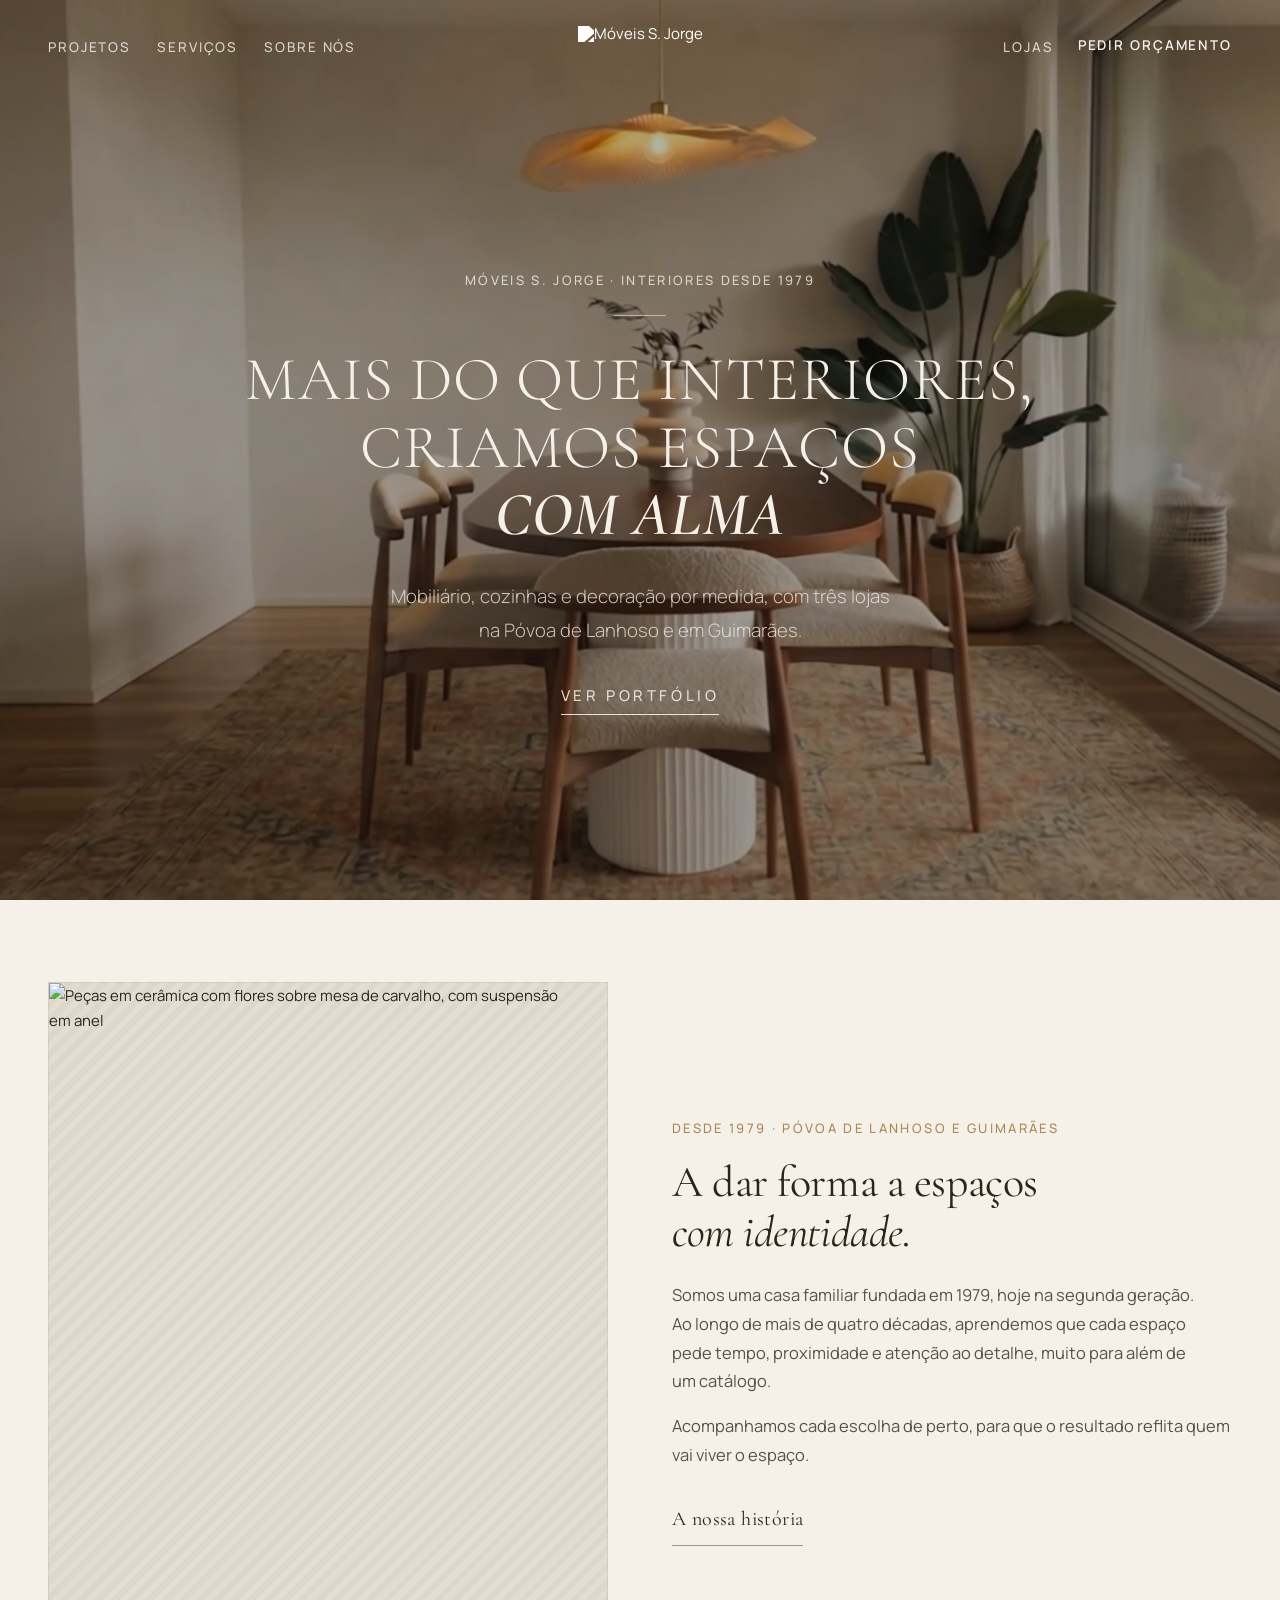
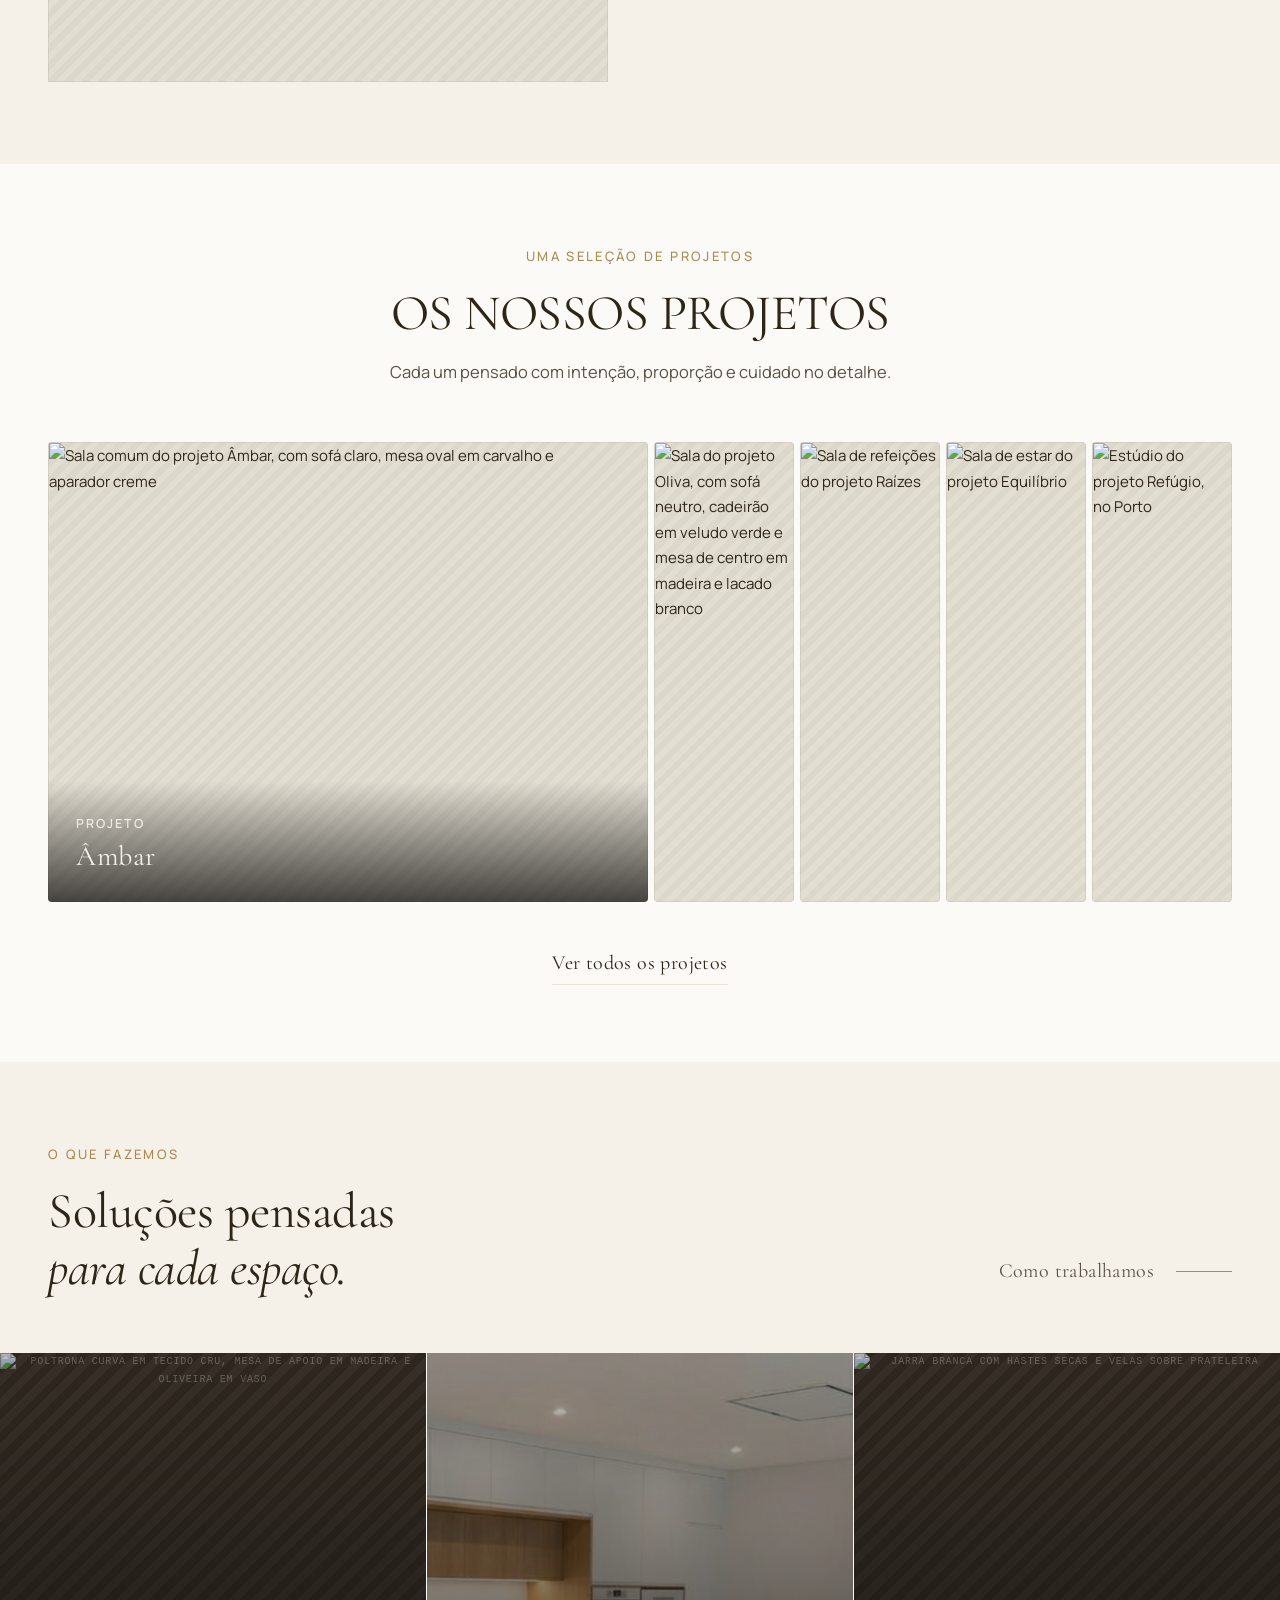
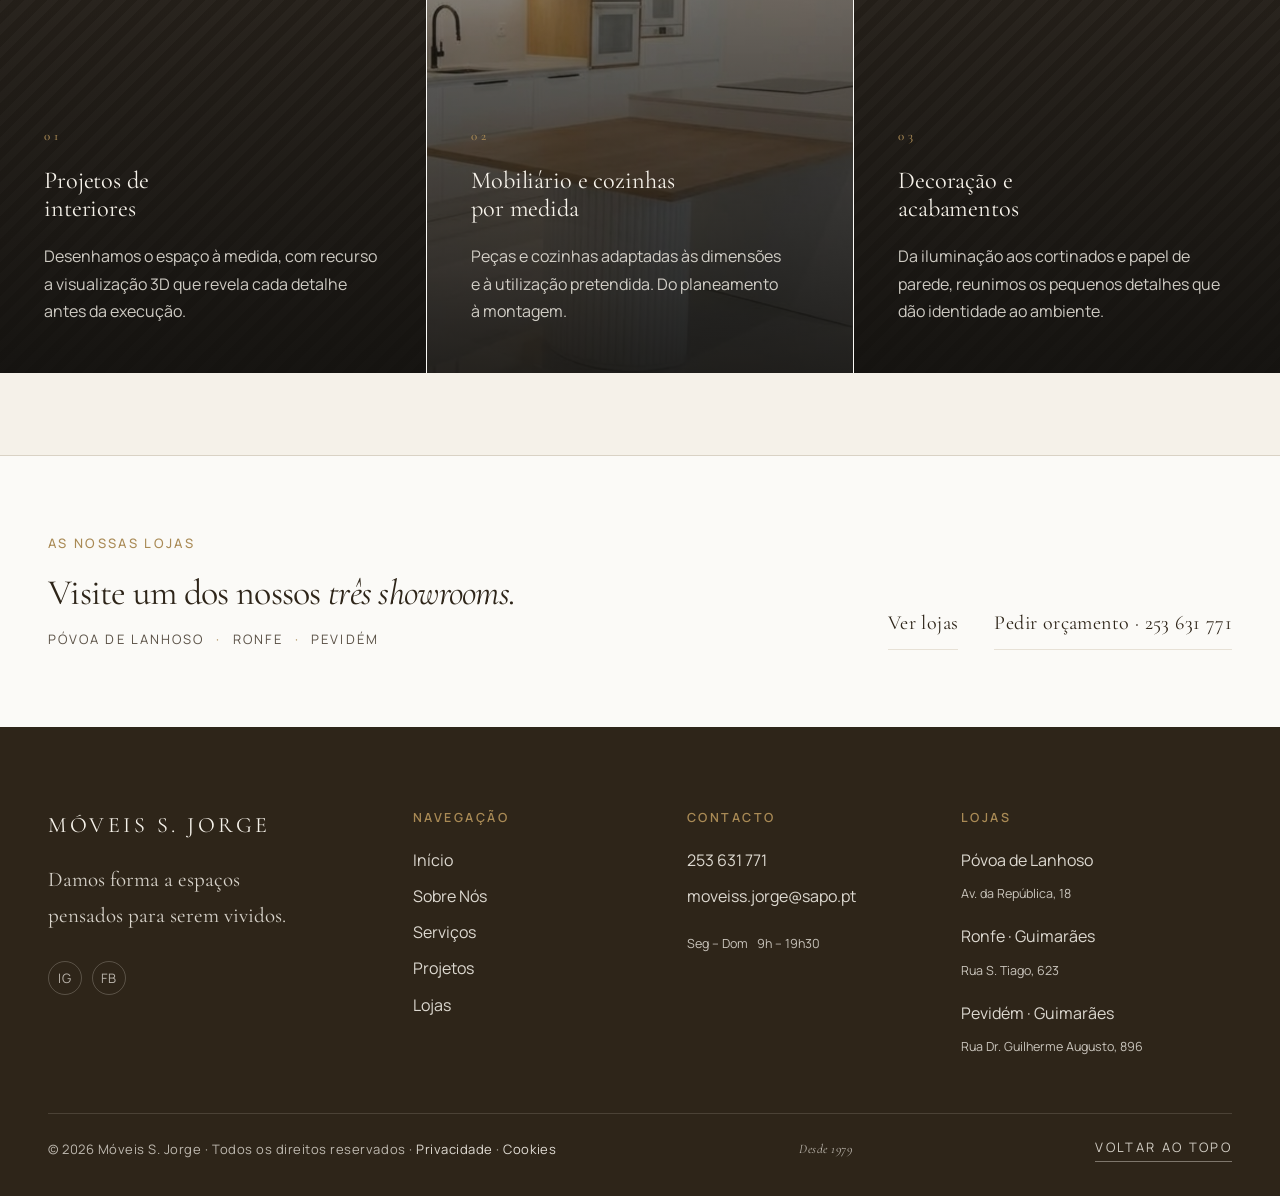
==== commit 7033ddf6: "Add files via upload" ====
--- a/index.html
+++ b/index.html
@@ -3,6 +3,10 @@
 <head>
 <meta charset="UTF-8">
 <meta name="viewport" content="width=device-width, initial-scale=1.0">
+<link rel="icon" href="/favicon.ico" sizes="any">
+<link rel="icon" type="image/png" sizes="48x48" href="assets/img/favicon-48.png">
+<link rel="icon" type="image/png" sizes="192x192" href="assets/img/favicon-192.png">
+<link rel="apple-touch-icon" href="assets/img/apple-touch-icon.png">
 <title>Móveis S. Jorge | Mobiliário, Cozinhas e Decoração por Medida</title>
 <meta name="description" content="Mobiliário, cozinhas, decoração e soluções personalizadas, acompanhadas desde a primeira ideia até ao último detalhe. Móveis S. Jorge, desde 1979.">
 <link rel="canonical" href="https://www.moveissjorge.pt/">
@@ -18,16 +22,15 @@
 <nav class="nav hero-top" id="main-nav" data-hero-transparent role="navigation" aria-label="Navegação principal">
   <div class="nav-links">
     <a class="nav-link" href="projetos.html">Projetos</a>
-    <a class="nav-link" href="projetos.html#cozinhas">Cozinhas</a>
-    <a class="nav-link" href="projetos.html#propostas-3d">Projetos 3D</a>
     <a class="nav-link" href="servicos.html">Serviços</a>
+    <a class="nav-link" href="sobre-nos.html">Sobre Nós</a>
   </div>
   <a class="nav-logo" href="index.html">
     <img src="assets/img/logo-sjorge.png" alt="Móveis S. Jorge" class="logo-img">
   </a>
   <div class="nav-right">
-    <a class="nav-right-link" href="sobre-nos.html">Sobre Nós</a>
-    <a class="nav-cta" href="sobre-nos.html#lojas">Contactos</a>
+    <a class="nav-right-link" href="sobre-nos.html#lojas">Lojas</a>
+    <a class="nav-cta" href="tel:+351253631771" title="Ligar para 253 631 771">Pedir orçamento<span class="nav-cta-tel"> · 253 631 771</span></a>
     <button class="nav-toggle" id="nav-toggle" aria-expanded="false" aria-controls="nav-panel" aria-label="Abrir menu">
       <span></span><span></span><span></span>
     </button>
@@ -37,14 +40,12 @@
 <div class="nav-panel" id="nav-panel" role="dialog" aria-modal="true" aria-label="Menu de navegação">
   <div class="nav-panel-links">
     <a class="nav-panel-link" href="index.html">Início</a>
+    <a class="nav-panel-link" href="projetos.html">Projetos</a>
+    <a class="nav-panel-link" href="servicos.html">Serviços</a>
     <a class="nav-panel-link" href="sobre-nos.html">Sobre Nós</a>
-    <a class="nav-panel-link" href="servicos.html">Serviços</a>
-    <a class="nav-panel-link" href="projetos.html">Projetos</a>
-    <a class="nav-panel-link" href="projetos.html#cozinhas">Cozinhas</a>
-    <a class="nav-panel-link" href="projetos.html#propostas-3d">Projetos 3D</a>
-    <a class="nav-panel-link" href="sobre-nos.html#lojas">Contactos</a>
-  </div>
-  <a class="btn btn-gold nav-panel-cta" href="sobre-nos.html#lojas">Pedir Orçamento</a>
+    <a class="nav-panel-link" href="sobre-nos.html#lojas">Lojas</a>
+  </div>
+  <a class="btn btn-gold nav-panel-cta" href="tel:+351253631771">Pedir orçamento · 253 631 771</a>
 </div>
 
 <!-- HERO -->
@@ -57,9 +58,9 @@
     <div class="cv-panel">
       <p class="cv-ey">Móveis S. Jorge · Interiores desde 1979</p>
       <div class="cv-rule" aria-hidden="true"></div>
-      <h1 class="hero-headline" id="home-h1"><span>Mais do que interiores</span><span>criamos espaços</span><em>com alma</em></h1>
+      <h1 class="hero-headline" id="home-h1"><span>Mais do que interiores,</span><span>criamos espaços</span><em>com alma</em></h1>
       <div class="cv-aside">
-        <p class="hero-lede">Mobiliário, cozinhas e decoração por medida, acompanhados da primeira conversa à última montagem.</p>
+        <p class="hero-lede">Mobiliário, cozinhas e decoração por medida, com três lojas na Póvoa de Lanhoso e em Guimarães.</p>
         <div class="hero-cta-bar">
           <a class="hero-quiet" href="projetos.html">Ver portfólio</a>
         </div>
@@ -76,10 +77,10 @@
         <img src="assets/index/intro-detalhe-v2.png" alt="Peças em cerâmica com flores sobre mesa de carvalho, com suspensão em anel" loading="lazy" style="position:absolute;inset:0;width:100%;height:100%;object-fit:cover;display:block">
       </div>
       <div>
-        <div class="eyebrow">Desde 1979 · Uma casa familiar no Minho</div>
+        <div class="eyebrow">Desde 1979 · Póvoa de Lanhoso e Guimarães</div>
         <h2 class="h-xl" id="intro-h2" style="font-size:clamp(30px,4vw,44px);margin-bottom:24px">A dar forma a espaços<br><em>com identidade.</em></h2>
         <p class="body-p" style="margin-bottom:16px">Somos uma casa familiar fundada em 1979, hoje na segunda geração. Ao longo de mais de quatro décadas, aprendemos que cada espaço pede tempo, proximidade e atenção ao detalhe, muito para além de um catálogo.</p>
-        <p class="body-p" style="margin-bottom:32px">Da primeira conversa à entrega final, acompanhamos cada escolha de perto, para que o resultado reflita quem vai viver o espaço.</p>
+        <p class="body-p" style="margin-bottom:32px">Acompanhamos cada escolha de perto, para que o resultado reflita quem vai viver o espaço.</p>
         <a href="sobre-nos.html" class="ixc-btn">A nossa história</a>
       </div>
     </div>
@@ -95,7 +96,15 @@
   </div>
 
   <div class="exp-track" id="exp-track" data-scroller="exp">
-    <div class="exp-card exp-card--active" data-name="Raízes" data-href="projetos.html#raizes">
+    <div class="exp-card exp-card--active" data-name="Âmbar" data-href="projetos.html#ambar">
+      <div class="media" style="width:100%;height:100%"><img src="assets/projetos/ambar-1.jpg" alt="Sala comum do projeto Âmbar, com sofá claro, mesa oval em carvalho e aparador creme" loading="lazy" style="position:absolute;inset:0;width:100%;height:100%;object-fit:cover;display:block"></div>
+      <div class="exp-overlay"><span class="exp-label">Projeto</span><span class="exp-name">Âmbar</span></div>
+    </div>
+    <div class="exp-card" data-name="Oliva" data-href="projetos.html#oliva">
+      <div class="media" style="width:100%;height:100%"><img src="assets/projetos/oliva-1.jpg" alt="Sala do projeto Oliva, com sofá neutro, cadeirão em veludo verde e mesa de centro em madeira e lacado branco" loading="lazy" style="position:absolute;inset:0;width:100%;height:100%;object-fit:cover;display:block"></div>
+      <div class="exp-overlay"><span class="exp-label">Projeto</span><span class="exp-name">Oliva</span></div>
+    </div>
+    <div class="exp-card" data-name="Raízes" data-href="projetos.html#raizes">
       <div class="media" style="width:100%;height:100%"><img src="assets/projetos/rz-2.jpg" alt="Sala de refeições do projeto Raízes" loading="lazy" style="position:absolute;inset:0;width:100%;height:100%;object-fit:cover;display:block"></div>
       <div class="exp-overlay"><span class="exp-label">Projeto</span><span class="exp-name">Raízes</span></div>
     </div>
@@ -125,7 +134,7 @@
       <p class="svcp-ey">O que fazemos</p>
       <h2 class="svcp-h">Soluções pensadas<br><em>para cada espaço.</em></h2>
     </div>
-    <a class="svcp-top-link" href="servicos.html">Ver todos os serviços<span class="svcp-top-rule"></span></a>
+    <a class="svcp-top-link" href="servicos.html">Como trabalhamos<span class="svcp-top-rule"></span></a>
   </div>
 
   <div class="svcp-grid fade-up fade-up-delay1" data-scroller="svc">
@@ -141,7 +150,7 @@
     </div>
 
     <div class="svcp-panel" style="cursor:default">
-      <div class="svcp-ph"><img src="assets/servicos/cozinhas.jpg?v=2" alt="Cozinha por medida em tons claros com ilha e bancada em madeira" loading="lazy"></div>
+      <div class="svcp-ph"><img src="assets/cozinhas/k03-v2.jpg" alt="Cozinha por medida branca com nicho em carvalho iluminado e ilha com mesa em carvalho sobre coluna canelada" loading="lazy" style="object-position:55% 50%"></div>
       <div class="svcp-scrim" aria-hidden="true"></div>
       <div class="svcp-body">
         <span class="svcp-n">02</span>
@@ -168,6 +177,19 @@
 </section>
 
 <!-- LOJAS · LINHA DISCRETA -->
+<section class="ljb" aria-labelledby="ljb-h">
+  <div class="container ljb-in fade-up">
+    <div>
+      <p class="svcp-ey">As nossas lojas</p>
+      <h2 class="ljb-h" id="ljb-h">Visite um dos nossos <em>três showrooms.</em></h2>
+      <p class="ljb-places">Póvoa de Lanhoso <span aria-hidden="true">·</span> Ronfe <span aria-hidden="true">·</span> Pevidém</p>
+    </div>
+    <div class="ljb-links">
+      <a class="exp-cta" href="sobre-nos.html#lojas">Ver lojas</a>
+      <a class="exp-cta" href="tel:+351253631771">Pedir orçamento · 253 631 771</a>
+    </div>
+  </div>
+</section>
 
 
 <!-- FOOTER -->
@@ -188,7 +210,7 @@
         <a href="sobre-nos.html">Sobre Nós</a>
         <a href="servicos.html">Serviços</a>
         <a href="projetos.html">Projetos</a>
-        <a href="sobre-nos.html#lojas">Contactos</a>
+        <a href="sobre-nos.html#lojas">Lojas</a>
       </div>
       <div class="fcol">
         <h5>Contacto</h5>
@@ -216,14 +238,6 @@
 </footer>
 
 <!-- COOKIE BANNER -->
-<div class="cookie" id="cookie-banner" role="dialog" aria-label="Preferências de cookies">
-  <p class="cookie-txt">Utilizamos cookies para melhorar a sua experiência neste website. Pode aceitar, recusar ou gerir as suas preferências a qualquer momento na <a href="politica-de-cookies.html">Política de Cookies</a>.</p>
-  <div class="cookie-btns">
-    <button class="btn btn-gold" id="cookie-accept">Aceitar</button>
-    <button class="btn btn-outline" id="cookie-reject" style="border-color:rgba(245,241,233,.28);color:var(--ivory)">Recusar</button>
-    <button class="cookie-manage" id="cookie-manage">Gerir preferências</button>
-  </div>
-</div>
 
 <style>
 /* Estilos específicos da Página Inicial */
@@ -243,6 +257,14 @@
 .exp-footer{text-align:center;margin-top:44px}
 .exp-cta{font-family:var(--sr);font-size:11px;font-weight:500;letter-spacing:.2em;text-transform:uppercase;color:var(--brown);text-decoration:none;border-bottom:1px solid var(--stone);padding-bottom:4px;transition:border-color .25s,color .25s}
 .exp-cta:hover{color:var(--gold);border-color:var(--gold)}
+.ljb{background:var(--white);border-top:1px solid var(--line);padding:clamp(56px,6vw,88px) 0}
+.ljb-in{display:flex;align-items:flex-end;justify-content:space-between;gap:40px;flex-wrap:wrap}
+.ljb-h{font-family:var(--sr);font-size:clamp(26px,2.8vw,38px);font-weight:400;line-height:1.18;letter-spacing:-.02em;color:var(--brown);margin:0 0 14px}
+.ljb-h em{font-style:italic}
+.ljb-places{font-size:13px;letter-spacing:.16em;text-transform:uppercase;color:var(--tx2);margin:0}
+.ljb-places span{color:var(--gold);margin:0 .5em}
+.ljb-links{display:flex;gap:36px;flex-wrap:wrap}
+@media(max-width:760px){.ljb-in{flex-direction:column;align-items:flex-start;gap:28px}.ljb-links{flex-direction:column;gap:18px}.ljb-places{font-size:12px}}
 @media(max-width:900px){.brand-grid{grid-template-columns:1fr!important}}
 @media(max-width:760px){
   .exp-track{flex-direction:column;height:auto;gap:4px}
--- a/css/style.css
+++ b/css/style.css
@@ -1330,9 +1330,10 @@
 .pa-row .pa-ph{order:2}
 .pa-row .pa-txt{order:1}
 @media (min-width:901px){
-  .pa-row:nth-child(2){grid-template-columns:minmax(0,1.35fr) minmax(0,.8fr)}
-  .pa-row:nth-child(2) .pa-ph{order:1}
-  .pa-row:nth-child(2) .pa-txt{order:2}
+  /* alterna foto/texto em todos os projetos pares (antes: só no 2.º) */
+  .pa-row:nth-child(even){grid-template-columns:minmax(0,1.35fr) minmax(0,.8fr)}
+  .pa-row:nth-child(even) .pa-ph{order:1}
+  .pa-row:nth-child(even) .pa-txt{order:2}
 }
 .pa-ph{position:relative;display:block;width:100%;aspect-ratio:3/2;overflow:hidden;background:var(--stone);padding:0;border:0;cursor:pointer}
 .pa-ph img{position:absolute;inset:0;width:100%;height:100%;object-fit:cover;display:block;transition:transform 1.2s var(--ease)}
@@ -1563,3 +1564,393 @@
   .kz7 .p3-row{margin-top:clamp(28px,6vw,40px)!important}
 }
 @media (max-width:900px){#propostas-3d .p3-fig--main{display:none!important}#propostas-3d .p3-row{margin-top:clamp(28px,6vw,40px)!important}}
+
+/* Projetos 3D — faixa com scroll também no computador */
+@media (min-width:861px){#propostas-3d .kz7-row{overflow-x:auto!important}#propostas-3d .kz7-ctrl{display:grid!important}}
+#propostas-3d .kz7-ctrl{opacity:.45;transition:opacity .3s}#propostas-3d .kz7-ctrl:hover{opacity:1}
+/* Cozinhas — faixa com scroll também no computador */
+@media (min-width:861px){.kz7 .kz7-row{overflow-x:auto!important}.kz7 .kz7-ctrl{display:grid!important;opacity:.45;transition:opacity .3s}.kz7 .kz7-ctrl:hover{opacity:1}}
+
+/* Cabeçalho — menu compacto em ecrãs médios */
+@media (max-width:1180px){
+  .nav{display:flex!important;align-items:center;justify-content:space-between;padding:0 var(--pad)!important}
+  .nav-links,.nav-right-link,.nav-cta{display:none!important}
+  .nav-logo{justify-self:auto!important}
+  .logo-img{height:38px!important}
+  .nav.is-scrolled .logo-img{height:34px!important}
+  .nav-toggle{display:block!important}
+}
+@media (min-width:1181px) and (max-width:1400px){
+  .nav-links{gap:26px}.nav-right{gap:24px}
+  .nav-link,.nav-right-link,.nav-cta{font-size:11.5px;letter-spacing:.14em}
+  .logo-img{height:44px}
+}
+@media (max-width:1180px){.nav-toggle{width:26px!important;height:14px!important;padding:0!important;margin:0!important;box-sizing:content-box;transform:translateZ(0)}.nav-toggle span{position:absolute!important;left:0;right:0;width:auto!important;height:2px!important;opacity:1}.nav-toggle span:nth-child(1){top:0}.nav-toggle span:nth-child(2){top:6px}.nav-toggle span:nth-child(3){top:12px}}
+
+/* Decoração — mesmo comportamento dos Projetos 3D */
+#decoracao .p3-row{margin-top:clamp(56px,6vw,96px)!important}
+@media (max-width:900px){#decoracao .p3-fig--main{display:none!important}#decoracao .p3-row{margin-top:clamp(28px,6vw,40px)!important}}
+@media (min-width:861px){#decoracao .kz7-row{overflow-x:auto!important}#decoracao .kz7-ctrl{display:grid!important}}
+#decoracao .kz7-ctrl{opacity:.45;transition:opacity .3s}#decoracao .kz7-ctrl:hover{opacity:1}
+#decoracao .kz7-row .pw-frame{aspect-ratio:4/5!important}
+#decoracao .kz7-row .pw-frame img{object-fit:cover;object-position:50% 50%}
+
+/* Menu: botão Pedir orçamento (liga para a loja) — número só em ecrãs largos */
+.nav-cta-tel{font-weight:500}
+@media (max-width:1400px){.nav-cta-tel{display:none}}
+
+/* Rodapé mais legível (nov 2026) — antes: moradas/horário a 62% de opacidade, links a 68%, direitos/"Desde 1979" a 42% (contraste 3,6:1, abaixo do mínimo 4,5:1) */
+.fcol a{color:rgba(245,241,233,.88)!important}
+.fcol a[style*="rgba(245,241,233,.25)"],.fcol a[style*="rgba(245,241,233,.3)"]{color:rgba(245,241,233,.78)!important}
+.footer-cp,.footer-ph{color:rgba(245,241,233,.72)!important}
+.footer-cp a{color:rgba(245,241,233,.9)!important}
+.footer-up{color:rgba(245,241,233,.82)!important;border-color:rgba(245,241,233,.4)!important}
+.fcol a:hover,.footer-cp a:hover,.footer-up:hover{color:var(--gold)!important}
+
+/* ===== Projetos — grelhas editoriais, 3D em branco e fecho de contacto (nov 2026) ===== */
+.p3--white{background:var(--white)}
+.pgrid{display:grid;gap:clamp(14px,1.6vw,26px);margin-top:clamp(36px,4vw,64px)}
+.pgrid .pw-frame{height:100%}
+/* Cozinhas: 1 foto larga + 2 */
+.pgrid--kz{grid-template-columns:2fr 1fr 1fr}
+.pgrid--kz .pw-item{height:clamp(240px,26vw,420px)}
+/* Decoração: 3 verticais desencontradas */
+.pgrid--deco{grid-template-columns:repeat(3,minmax(0,1fr));align-items:start}
+.pgrid--deco .pw-frame{aspect-ratio:4/5;height:auto}
+.pgrid--deco .pw-item:nth-child(2){margin-top:clamp(28px,4vw,72px)}
+.pgrid-more{margin-top:clamp(24px,2.4vw,36px);display:flex;justify-content:flex-end}
+/* Fecho */
+.pcta{background:var(--ivory);border-top:1px solid var(--line);padding:clamp(64px,7vw,110px) 0;text-align:center}
+.pcta-in{display:flex;flex-direction:column;align-items:center}
+.pcta-h{font-family:var(--sr);font-size:clamp(28px,3.2vw,44px);font-weight:400;line-height:1.16;letter-spacing:-.02em;color:var(--brown);margin:0 0 16px;text-wrap:balance}
+.pcta-h em{font-style:italic}
+.pcta-p{font-size:16px;line-height:1.7;color:var(--tx2);margin:0 0 32px}
+.pcta-links{display:flex;flex-wrap:wrap;justify-content:center;gap:16px 40px}
+.pcta-lnk{font-family:var(--sr);font-size:clamp(19px,1.4vw,22px);color:var(--brown);border-bottom:1px solid rgba(46,37,25,.35);padding-bottom:6px;transition:color .3s,border-color .3s}
+.pcta-lnk:hover{color:#8A6E3F;border-color:#8A6E3F}
+@media(max-width:760px){
+  .pgrid--kz{grid-template-columns:1fr 1fr}
+  .pgrid--kz .pgrid-a{grid-column:1/-1}
+  .pgrid--kz .pw-item{height:clamp(170px,46vw,260px)}
+  .pgrid--deco{gap:8px}
+  .pgrid--deco .pw-item:nth-child(2){margin-top:24px}
+  .pgrid-more{justify-content:flex-start}
+  .pcta-links{flex-direction:column;gap:18px}
+}
+
+/* Telemóvel e tablet — textos alinhados à esquerda (nov 2026)
+   Antes: nos Projetos concluídos o bloco de texto ficava centrado (o .pa-row usa align-items:center);
+   Catálogos e o fecho de contacto também estavam centrados, ao contrário do resto da página. */
+@media (max-width:900px){
+  .pa-row,.pa-row:nth-child(even){align-items:stretch!important}
+  .pa-txt{align-self:stretch!important;max-width:none!important;margin:0!important}
+  .cat-intro{text-align:left!important;margin:0 0 40px!important;max-width:none!important}
+  .cat-label{text-align:left!important}
+  .pcta{text-align:left}
+  .pcta-in{align-items:flex-start}
+  .pcta-links{justify-content:flex-start}
+}
+
+/* Catálogos — 4 categorias (nov 2026; antes 3 colunas) */
+.cat-row{grid-template-columns:repeat(4,minmax(0,1fr))}
+.cat-fig--d .cat-img{aspect-ratio:4/3}
+@media (max-width:980px){.cat-row{grid-template-columns:1fr}}
+
+/* ===== Galerias — vista premium (nov 2026) =====
+   Antes: fundo semitransparente com a página desfocada por trás, setas e fechar em caixas
+   quadradas pretas, sem nome nem descrição do projeto, só "1 / 4" e "Fale connosco" soltos. */
+.gallery.gallery{background:#15120E!important;backdrop-filter:none!important;-webkit-backdrop-filter:none!important;
+  padding:0!important;display:flex;flex-direction:column}
+/* Cabeçalho: nome à esquerda, fechar à direita */
+.gallery .gallery-top{position:static!important;display:flex!important;align-items:center!important;justify-content:space-between;
+  padding:clamp(18px,2vw,28px) clamp(20px,4vw,64px)!important;margin:0!important;border:0!important}
+.gallery .gallery-top>div{display:flex!important;flex-direction:column;align-items:flex-start;gap:6px}
+.gallery .gallery-eyebrow{order:1!important;font-size:10.5px!important;font-weight:500!important;letter-spacing:.32em!important;color:#C2A673!important;margin:0!important}
+.gallery .gallery-name{order:2!important;font-family:var(--sr);font-size:clamp(24px,2.2vw,34px)!important;font-weight:400;line-height:1;color:var(--ivory)}
+.gallery .gallery-close{width:auto!important;height:auto!important;background:none!important;border:0!important;border-radius:0!important;backdrop-filter:none!important;
+  padding:8px 0 8px 12px!important;font-size:18px!important;color:rgba(245,241,233,.7)!important;transition:color .3s var(--ease)!important}
+.gallery .gallery-close:hover{color:#C2A673!important}
+/* Palco: foto ao centro, setas finas fora da foto */
+.gallery .gallery-body{flex:1;min-height:0;display:flex!important;flex-direction:column;gap:0!important;padding:0!important}
+.gallery .gallery-stage{flex:1;min-height:0;position:relative;display:flex;padding:0 clamp(72px,8vw,140px)}
+.gallery .gallery-frame{background:none!important;border:0!important}
+.gallery .gallery-frame img{box-shadow:none!important}
+.gallery .gallery-nav{width:46px!important;height:46px!important;border-radius:50%!important;background:transparent!important;backdrop-filter:none!important;
+  border:1px solid rgba(245,241,233,.22)!important;color:rgba(245,241,233,.8)!important;font-family:var(--sr);font-size:22px!important;opacity:1!important;
+  transition:border-color .3s var(--ease),color .3s var(--ease)!important}
+.gallery .gallery-nav:hover{border-color:#C2A673!important;color:#C2A673!important}
+.gallery .gallery-prev{left:clamp(16px,2.4vw,44px)!important}
+.gallery .gallery-next{right:clamp(16px,2.4vw,44px)!important}
+/* Rodapé: descrição e etiquetas à esquerda, contador e contacto à direita */
+.gallery .gallery-side{display:grid!important;grid-template-columns:minmax(0,1fr) auto auto;grid-template-areas:"desc count cta" "loc count cta";
+  align-items:center!important;column-gap:clamp(24px,3vw,56px)!important;row-gap:8px!important;
+  margin:clamp(16px,2vw,26px) clamp(20px,4vw,64px) 0!important;padding:clamp(16px,1.8vw,22px) 0 clamp(18px,2vw,28px)!important;
+  border:0!important;border-top:1px solid rgba(245,241,233,.12)!important;width:auto!important;align-self:stretch!important;overflow:visible!important}
+.gallery .gallery-side .proj-desc{display:block!important;grid-area:desc;max-width:72ch;margin:0!important;font-family:var(--ss)!important;
+  font-size:14.5px!important;line-height:1.6!important;color:rgba(245,241,233,.78)!important}
+.gallery .gallery-side .proj-loc{display:block!important;grid-area:loc;padding:0!important;border:0!important;width:auto!important;
+  font-size:10.5px!important;font-weight:500;letter-spacing:.24em!important;text-transform:uppercase;color:#C2A673!important}
+.gallery .gallery-side .gallery-count{grid-area:count;margin:0!important;font-family:var(--sr)!important;font-size:17px!important;letter-spacing:.12em!important;color:rgba(245,241,233,.6)!important;white-space:nowrap}
+.gallery .gallery-side .gallery-cta{grid-area:cta;display:block!important;margin:0!important;padding:0!important;border:0!important;width:auto!important}
+.gallery .gallery-cta p{display:none!important}
+.gallery .gallery-cta .btn{font-size:19px!important;white-space:nowrap}
+@media (max-width:760px){
+  .gallery .gallery-top{padding:16px 18px!important}
+  .gallery .gallery-name{font-size:24px!important}
+  .gallery .gallery-stage{padding:0}
+  .gallery .gallery-nav{width:40px!important;height:40px!important;background:rgba(21,18,14,.45)!important;border-color:rgba(245,241,233,.3)!important;font-size:19px!important}
+  .gallery .gallery-prev{left:10px!important}.gallery .gallery-next{right:10px!important}
+  .gallery .gallery-side{grid-template-columns:1fr auto;grid-template-areas:"desc desc" "loc loc" "cta count";row-gap:12px!important;margin:16px 18px 0!important;padding:16px 0 22px!important}
+  .gallery .gallery-side .proj-desc{font-size:14px!important;display:-webkit-box!important;-webkit-line-clamp:3;-webkit-box-orient:vertical;overflow:hidden}
+  .gallery .gallery-cta .btn{font-size:18px!important}
+}
+
+/* Galerias — só imagem (nov 2026): sem nome, descrição, etiquetas nem "Fale connosco".
+   Fica: fundo escuro, foto grande, setas, fechar e um contador discreto. */
+.gallery .gallery-top{position:absolute!important;top:0;right:0;z-index:5;padding:clamp(14px,2vw,26px) clamp(16px,2.4vw,36px)!important}
+.gallery .gallery-top>div{display:none!important}
+.gallery .gallery-stage{padding:clamp(24px,3vw,48px) clamp(72px,8vw,130px) 0}
+.gallery .gallery-side{grid-template-columns:1fr!important;grid-template-areas:"count"!important;justify-items:center;border-top:0!important;
+  margin:0!important;padding:14px 0 18px!important}
+.gallery .gallery-side .proj-desc,.gallery .gallery-side .proj-loc,.gallery .gallery-side .gallery-cta{display:none!important}
+.gallery .gallery-side .gallery-count{font-size:13px!important;letter-spacing:.2em!important;color:rgba(245,241,233,.45)!important}
+@media (max-width:760px){
+  .gallery .gallery-top{padding:12px 14px!important}
+  .gallery .gallery-stage{padding:56px 0 0}
+  .gallery .gallery-side{grid-template-columns:1fr!important;grid-template-areas:"count"!important;margin:0!important;padding:14px 0 20px!important}
+}
+
+/* ===== Fecho "Pedir orçamento" — versão premium (nov 2026) =====
+   Antes: fundo marfim liso, título numa linha, 3 links soltos com algarismos "antigos". */
+.pcta.pcta{position:relative;overflow:hidden;background:#15120E;border:0;text-align:center;padding:clamp(96px,11vw,168px) 0}
+.pcta-bg{position:absolute;inset:0}
+.pcta-bg img{width:100%;height:100%;object-fit:cover;object-position:50% 40%;display:block;filter:saturate(.85)}
+.pcta-bg::after{content:"";position:absolute;inset:0;background:linear-gradient(180deg,rgba(21,18,14,.72) 0%,rgba(21,18,14,.62) 45%,rgba(21,18,14,.86) 100%)}
+.pcta .pcta-in{position:relative;z-index:1;display:flex;flex-direction:column;align-items:center}
+.pcta-ey{font-size:11px;font-weight:500;letter-spacing:.36em;text-transform:uppercase;color:#C9A45C;margin:0 0 26px}
+.pcta .pcta-h{color:var(--ivory);font-size:clamp(34px,4.4vw,62px);line-height:1.08;letter-spacing:-.02em;margin:0 0 22px}
+.pcta .pcta-h em{color:#E6D3AC}
+.pcta .pcta-p{color:rgba(245,241,233,.78);font-size:16px;margin:0 0 clamp(44px,5vw,64px)}
+.pcta-cols{display:grid;grid-template-columns:repeat(3,minmax(0,auto));justify-content:center;border-top:1px solid rgba(245,241,233,.18);padding-top:clamp(28px,3vw,40px)}
+.pcta-col{display:flex;flex-direction:column;align-items:center;gap:10px;padding:0 clamp(28px,3.6vw,60px);color:var(--ivory);text-decoration:none}
+.pcta-col+.pcta-col{border-left:1px solid rgba(245,241,233,.18)}
+.pcta-lbl{font-size:10.5px;font-weight:500;letter-spacing:.26em;text-transform:uppercase;color:#C9A45C}
+.pcta-val{font-family:var(--sr);font-size:clamp(20px,1.7vw,26px);font-variant-numeric:lining-nums;letter-spacing:.01em;color:var(--ivory);
+  padding-bottom:4px;border-bottom:1px solid transparent;transition:color .35s var(--ease),border-color .35s var(--ease)}
+.pcta-col:hover .pcta-val{color:#E6D3AC;border-color:rgba(230,211,172,.6)}
+@media (max-width:900px){
+  .pcta.pcta{text-align:left;padding:88px 0}
+  .pcta .pcta-in{align-items:flex-start}
+  .pcta-cols{grid-template-columns:1fr;width:100%;padding-top:0}
+  .pcta-col{align-items:flex-start;padding:22px 0;border-bottom:1px solid rgba(245,241,233,.18)}
+  .pcta-col+.pcta-col{border-left:0}
+  .pcta-val{font-size:22px}
+}
+
+/* Fecho "Pedir orçamento" — mais compacto e sem linhas (nov 2026) */
+.pcta.pcta{padding:clamp(56px,6vw,88px) 0}
+.pcta-ey{margin-bottom:16px}
+.pcta .pcta-h{font-size:clamp(28px,3.2vw,44px);margin-bottom:14px}
+.pcta .pcta-p{font-size:15px;margin-bottom:clamp(26px,3vw,36px)}
+.pcta-cols{border-top:0;padding-top:0}
+.pcta-col+.pcta-col{border-left:0}
+.pcta-col{gap:6px;padding:0 clamp(22px,3vw,48px)}
+.pcta-val{font-size:clamp(18px,1.4vw,22px)}
+@media (max-width:900px){
+  .pcta.pcta{padding:60px 0}
+  .pcta-cols{gap:18px}
+  .pcta-col{padding:0;border-bottom:0}
+  .pcta-val{font-size:20px}
+}
+
+/* Fecho "Pedir orçamento" — tablet e telemóvel mais compactos (nov 2026) */
+@media (max-width:900px){
+  .pcta.pcta{padding:44px 0}
+  .pcta-ey{margin-bottom:10px;font-size:10px}
+  .pcta .pcta-h{font-size:clamp(24px,5.4vw,32px);margin-bottom:8px}
+  .pcta .pcta-p{font-size:14px;margin-bottom:22px}
+  .pcta-cols{grid-template-columns:auto auto;justify-content:start;gap:16px 36px}
+  .pcta-col:last-child{grid-column:1/-1}
+  .pcta-col{gap:3px}
+  .pcta-lbl{font-size:9.5px}
+  .pcta-val{font-size:18px;padding-bottom:0}
+}
+@media (max-width:480px){
+  .pcta.pcta{padding:38px 0}
+  .pcta .pcta-p{display:none}
+  .pcta .pcta-h{margin-bottom:20px}
+  .pcta-cols{grid-template-columns:1fr;gap:12px}
+  .pcta-val{font-size:17px}
+}
+
+/* Fecho "Pedir orçamento" — Lojas na mesma linha que Telefone e Email quando cabe (tablet) */
+@media (max-width:900px) and (min-width:481px){
+  .pcta-cols{display:flex!important;flex-wrap:wrap;gap:16px 32px}
+  .pcta-col:last-child{grid-column:auto}
+}
+
+/* Fecho "Pedir orçamento" — foto mais visível e menos texto (nov 2026)
+   Antes: foto toda escurecida por igual e cortada nas cortinas; frase "Ligue-nos…" a mais. */
+.pcta .pcta-p{display:none!important}
+.pcta .pcta-h{margin-bottom:clamp(26px,3vw,38px)!important}
+.pcta-bg img{object-position:62% 30%;filter:saturate(.95)}
+.pcta-bg::after{background:linear-gradient(90deg,rgba(21,18,14,.82) 0%,rgba(21,18,14,.62) 38%,rgba(21,18,14,.18) 75%,rgba(21,18,14,.08) 100%)}
+@media (min-width:901px){
+  .pcta.pcta{text-align:left}
+  .pcta .pcta-in{align-items:flex-start}
+  .pcta-cols{justify-content:start}
+  .pcta-col{align-items:flex-start;padding:0 clamp(28px,3vw,48px) 0 0}
+}
+@media (max-width:480px){
+  .pcta-bg img{object-position:70% 30%}
+  .pcta-bg::after{background:linear-gradient(90deg,rgba(21,18,14,.84) 0%,rgba(21,18,14,.6) 60%,rgba(21,18,14,.35) 100%)}
+}
+@media (min-width:481px){.pcta-bg img{object-position:60% 64%}}
+@media (min-width:481px){.pcta-bg::after{background:linear-gradient(90deg,rgba(21,18,14,.86) 0%,rgba(21,18,14,.74) 45%,rgba(21,18,14,.3) 72%,rgba(21,18,14,.1) 100%)}}
+
+/* ===== Fecho "Pedir orçamento" — foto inteira ao lado do texto (nov 2026)
+   Antes: foto de fundo a toda a largura, sempre cortada (a foto é quadrada). ===== */
+.pcta.pcta--split{background:#15120E;padding:clamp(56px,6vw,96px) 0;text-align:left}
+.pcta--split .pcta-bg{display:none}
+.pcta-grid{display:grid;grid-template-columns:minmax(0,1fr) auto;align-items:center;gap:clamp(40px,6vw,110px)}
+.pcta--split .pcta-in{align-items:flex-start}
+.pcta--split .pcta-cols{display:flex!important;flex-wrap:wrap;justify-content:flex-start;gap:20px 44px}
+.pcta--split .pcta-col{align-items:flex-start;padding:0!important;border:0!important}
+.pcta--split .pcta-col:last-child{grid-column:auto}
+.pcta-photo{margin:0;width:clamp(300px,30vw,460px);aspect-ratio:1/1}
+.pcta-photo img{width:100%;height:100%;object-fit:contain;display:block}
+/* Tablet: lado a lado, foto mais pequena */
+@media (max-width:900px){
+  .pcta.pcta--split{padding:48px 0}
+  .pcta-grid{gap:32px}
+  .pcta-photo{width:clamp(220px,34vw,300px)}
+  .pcta--split .pcta-cols{flex-direction:column;gap:14px}
+}
+/* Telemóvel: foto inteira em cima, texto por baixo */
+@media (max-width:600px){
+  .pcta.pcta--split{padding:0 0 40px}
+  .pcta-grid{grid-template-columns:1fr;gap:28px;padding:0!important}
+  .pcta-photo{order:-1;width:100%}
+  .pcta--split .pcta-in{padding:0 var(--pad)}
+  .pcta--split .pcta-h{margin-bottom:22px!important}
+}
+@media (max-width:600px){
+  .pcta-grid{padding:0 var(--pad)!important}
+  .pcta--split .pcta-in{padding:0}
+  .pcta-photo{width:auto;margin:0 calc(-1 * var(--pad))}
+  .pcta--split .pcta-cols{gap:12px}
+}
+
+/* Fecho "Pedir orçamento" — sem foto, fundo areia (nov 2026)
+   Antes: fundo quase preto com foto. Agora: tom areia/caramelo da paleta, texto castanho e dourado escuro. */
+.pcta.pcta--sand{background:#D9CAB0;padding:clamp(52px,5.5vw,84px) 0}
+.pcta--sand .pcta-grid{grid-template-columns:1fr;gap:0}
+.pcta--sand .pcta-in{align-items:center;text-align:center}
+.pcta--sand .pcta-ey{color:#7A5E33}
+.pcta--sand .pcta-h{color:var(--brown)}
+.pcta--sand .pcta-h em{color:#7A5E33}
+.pcta--sand .pcta-cols{justify-content:center;gap:20px 56px}
+.pcta--sand .pcta-col{align-items:center;color:var(--brown)}
+.pcta--sand .pcta-lbl{color:#7A5E33}
+.pcta--sand .pcta-val{color:var(--brown)}
+.pcta--sand .pcta-col:hover .pcta-val{color:#7A5E33;border-color:rgba(122,94,51,.55)}
+@media (max-width:900px){
+  .pcta.pcta--sand{padding:44px 0}
+  .pcta--sand .pcta-in{align-items:flex-start;text-align:left}
+  .pcta--sand .pcta-cols{flex-direction:row;justify-content:flex-start;gap:16px 32px}
+  .pcta--sand .pcta-col{align-items:flex-start}
+}
+@media (max-width:600px){
+  .pcta.pcta--sand{padding:40px 0}
+  .pcta--sand .pcta-grid{padding:0 var(--pad)!important}
+  .pcta--sand .pcta-cols{flex-direction:column;gap:12px}
+}
+
+/* ===== Projetos concluídos — ficha mais premium (nov 2026)
+   Antes: número sozinho numa linha, descrição presa a 44 caracteres, etiquetas a negrito cinzento. ===== */
+.pa-txt{display:grid!important;grid-template-columns:auto minmax(0,1fr);column-gap:18px;row-gap:16px;align-items:baseline;justify-items:start}
+.pa-txt>*{grid-column:1/-1}
+.pa-txt>.pa-num{grid-column:1;font-size:15px;letter-spacing:.12em;padding-right:18px;border-right:1px solid rgba(169,138,85,.5);line-height:1}
+.pa-txt>.pa-name{grid-column:2;margin:0}
+.pa-p{max-width:52ch}
+.pa-tags{font-weight:500!important;color:#8A6E3F!important;letter-spacing:.22em!important}
+.pa-lnk{margin-top:6px}
+@media (max-width:900px){
+  .pa-p{max-width:68ch!important}
+  .pa-txt{row-gap:12px}
+}
+@media (max-width:600px){
+  .pa-p{max-width:none!important}
+}
+@media (min-width:901px){
+  .pa-row,.pa-row:nth-child(even){grid-template-columns:minmax(0,1fr) minmax(0,1.25fr)!important}
+  .pa-row:nth-child(even){grid-template-columns:minmax(0,1.25fr) minmax(0,1fr)!important}
+  .pa-p{max-width:56ch}
+}
+@media (max-width:600px){.pa-tags{letter-spacing:.14em!important;font-size:11px!important}}
+
+/* Projetos concluídos — link "Ver projeto" pequeno e dourado (nov 2026)
+   Antes: "Explorar projeto" grande (20–23px), serifado castanho, sublinhado longo. */
+.pa-txt .pa-lnk.p3-btn{font-family:var(--ss)!important;font-size:12px!important;font-weight:500;letter-spacing:.22em!important;text-transform:uppercase;
+  color:#8A6E3F!important;border-bottom:1px solid rgba(138,110,63,.45)!important;padding:0 0 6px!important;gap:10px;margin-top:4px}
+.pa-txt .pa-lnk.p3-btn::after{font-size:12px}
+.pa-txt .pa-lnk.p3-btn:hover{color:var(--brown)!important;border-color:var(--brown)!important}
+.pa-txt .pa-lnk.p3-btn{text-transform:uppercase!important}
+@media (max-width:760px){.pa-txt .pa-lnk.p3-btn{font-size:11.5px!important;min-height:40px;align-items:flex-end;margin-top:0}}
+
+/* Projetos concluídos em telemóvel/tablet — foto primeiro, ficha por baixo e mais pequena (nov 2026)
+   Antes: texto em cima e foto por baixo, descrição a 16–17px. */
+@media (max-width:900px){
+  .pa-row .pa-ph,.pa-row:nth-child(even) .pa-ph{order:1!important}
+  .pa-row .pa-txt,.pa-row:nth-child(even) .pa-txt{order:2!important}
+  .pa-row,.pa-row:nth-child(even){gap:18px!important}
+  .pa-txt{row-gap:10px!important}
+  .pa-txt>.pa-name{font-size:28px!important}
+  .pa-txt>.pa-num{font-size:13px}
+  .pa-p{font-size:15px!important;line-height:1.65!important}
+  .pa-tags{font-size:11px!important}
+}
+
+/* Projetos concluídos em telemóvel/tablet — título em cima, foto, ficha por baixo (nov 2026) */
+@media (max-width:900px){
+  #trabalho .pa-row,#trabalho .pa-row:nth-child(even){display:grid!important;grid-template-columns:auto minmax(0,1fr)!important;column-gap:14px;row-gap:0!important;align-items:baseline}
+  #trabalho .pa-txt{display:contents!important}
+  #trabalho .pa-num{grid-column:1;grid-row:1;order:0!important;font-size:13px;padding-right:14px}
+  #trabalho .pa-name{grid-column:2;grid-row:1;order:0!important;margin:0 0 14px!important}
+  #trabalho .pa-ph{grid-column:1/-1;grid-row:2;order:0!important;margin-bottom:16px}
+  #trabalho .pa-p{grid-column:1/-1;grid-row:3;font-size:14px!important;line-height:1.7!important;color:#7A7064!important;margin:0 0 10px!important}
+  #trabalho .pa-tags{grid-column:1/-1;grid-row:4;margin-bottom:8px}
+  #trabalho .pa-lnk{grid-column:1/-1;grid-row:5;justify-self:start}
+}
+@media (max-width:900px){
+  #trabalho .pa-row,#trabalho .pa-row:nth-child(even){align-items:center}
+  #trabalho .pa-num{align-self:center;line-height:1!important;height:1em;margin-bottom:14px}
+  #trabalho .pa-name{align-self:center;line-height:1!important}
+}
+
+/* Projetos concluídos em telemóvel/tablet — "Ver projeto" na linha do título, à direita (nov 2026)
+   Antes: link numa linha própria no fim da ficha. */
+@media (max-width:900px){
+  #trabalho .pa-row,#trabalho .pa-row:nth-child(even){grid-template-columns:auto minmax(0,1fr) auto!important}
+  #trabalho .pa-num{grid-column:1;grid-row:1}
+  #trabalho .pa-name{grid-column:2;grid-row:1}
+  #trabalho .pa-lnk{grid-column:3!important;grid-row:1!important;justify-self:end!important;align-self:center!important;
+    margin:0 0 14px!important;min-height:0!important;padding-bottom:4px!important;white-space:nowrap}
+  #trabalho .pa-ph{grid-column:1/-1}
+  #trabalho .pa-p{grid-column:1/-1;margin:0!important}
+}
+@media (max-width:380px){
+  #trabalho .pa-lnk{letter-spacing:.14em!important;font-size:11px!important}
+  #trabalho .pa-txt>.pa-name,#trabalho .pa-name{font-size:25px!important}
+}
+
+/* Decoração — no telemóvel/tablet a 1.ª foto da grelha é a principal do computador (jarra dourada) */
+.pgrid-mob{display:none!important}
+@media (max-width:900px){
+  .pgrid--deco .pgrid-desk{display:none!important}
+  .pgrid--deco .pgrid-mob{display:block!important;order:-1}
+}
+
+/* Projetos concluídos — número (01, 02…) maior (nov 2026; antes 15px no computador, 13px no telemóvel) */
+.pa-txt>.pa-num{font-size:clamp(20px,1.6vw,24px)!important;letter-spacing:.08em!important}
+@media (max-width:900px){#trabalho .pa-num{font-size:19px!important;height:auto!important;padding-right:14px}}
--- a/css/mobile.css
+++ b/css/mobile.css
@@ -181,3 +181,42 @@
   .pa-txt{order:1!important}
   .pa-ph,.pa-row:nth-child(even) .pa-ph{order:2!important;aspect-ratio:4/3!important}
 }
+
+/* Catálogos em telemóvel e tablet — grelha 2×2 (nov 2026)
+   Antes: faixa deslizante (1,5 fotos visíveis, alturas e legendas desalinhadas, barra de progresso
+   desalinhada); no tablet, 4 fotos grandes empilhadas. */
+@media (max-width:980px){
+  .cat-row{display:grid!important;grid-template-columns:repeat(2,minmax(0,1fr))!important;gap:28px 14px!important;overflow:visible!important;margin:0!important;padding:0!important;align-items:start!important}
+  .cat-row>*{flex:none!important;min-width:0}
+  .cat-fig .cat-img,.cat-fig--a .cat-img,.cat-fig--b .cat-img,.cat-fig--c .cat-img,.cat-fig--d .cat-img{aspect-ratio:1/1!important}
+  .cat-cap{font-size:12px!important;letter-spacing:.08em!important;line-height:1.45!important;margin-top:10px!important}
+  .kz7-ctrl[data-scroller-ctrl="cat"]{display:none!important}
+}
+
+/* Catálogos em telemóvel/tablet — v2 (nov 2026)
+   Antes: grelha 2×2 de quadrados, que cortava e ampliava as fotos horizontais (Quartos, Sofás).
+   Agora: fotos horizontais a toda a largura e no seu formato; as verticais lado a lado. */
+@media (max-width:980px){
+  .cat-row{grid-template-columns:repeat(2,minmax(0,1fr))!important;gap:30px 14px!important}
+  .cat-fig--d{order:1}.cat-fig--b{order:2}.cat-fig--a{order:3}.cat-fig--c{order:4}
+  .cat-fig--d,.cat-fig--c{grid-column:1/-1}
+  .cat-fig--d .cat-img,.cat-fig--c .cat-img{aspect-ratio:16/10!important}
+  .cat-fig--b .cat-img,.cat-fig--a .cat-img{aspect-ratio:4/5!important}
+  .cat-fig--c .cat-img img{object-position:50% 40%}
+}
+
+/* ===== Menu do telemóvel/tablet — simples e limpo (nov 2026)
+   Antes: números 01–05 antes de cada link, linhas entre links, letra fina e grande.
+   Agora: só os nomes em serifado, sem números nem linhas; contacto discreto em baixo. ===== */
+@media (max-width:1180px){
+  .nav-panel{background:var(--ivory)!important;padding:calc(var(--nav-h) + 40px) var(--pad) 40px!important;display:flex!important;flex-direction:column;justify-content:space-between}
+  .nav-panel .nav-panel-links{display:flex!important;flex-direction:column;gap:18px!important;counter-reset:none}
+  .nav-panel .nav-panel-link{display:block!important;padding:0!important;border:0!important;
+    font-family:var(--sr)!important;font-weight:400!important;font-size:clamp(26px,7vw,32px)!important;line-height:1.15!important;letter-spacing:0!important;
+    text-transform:none!important;color:var(--brown)!important;transition:opacity .6s var(--ease),transform .6s var(--ease),color .3s}
+  .nav-panel .nav-panel-link::before{content:none!important}
+  .nav-panel .nav-panel-link.active{color:#8A6E3F!important;font-style:italic}
+  .nav-panel .nav-panel-cta{align-self:flex-start;margin-top:0!important;background:none!important;border:0!important;border-radius:0!important;
+    border-bottom:1px solid rgba(138,110,63,.45)!important;padding:0 0 6px!important;
+    font-family:var(--ss)!important;font-size:12px!important;font-weight:500!important;letter-spacing:.22em!important;text-transform:uppercase!important;color:#8A6E3F!important}
+}
